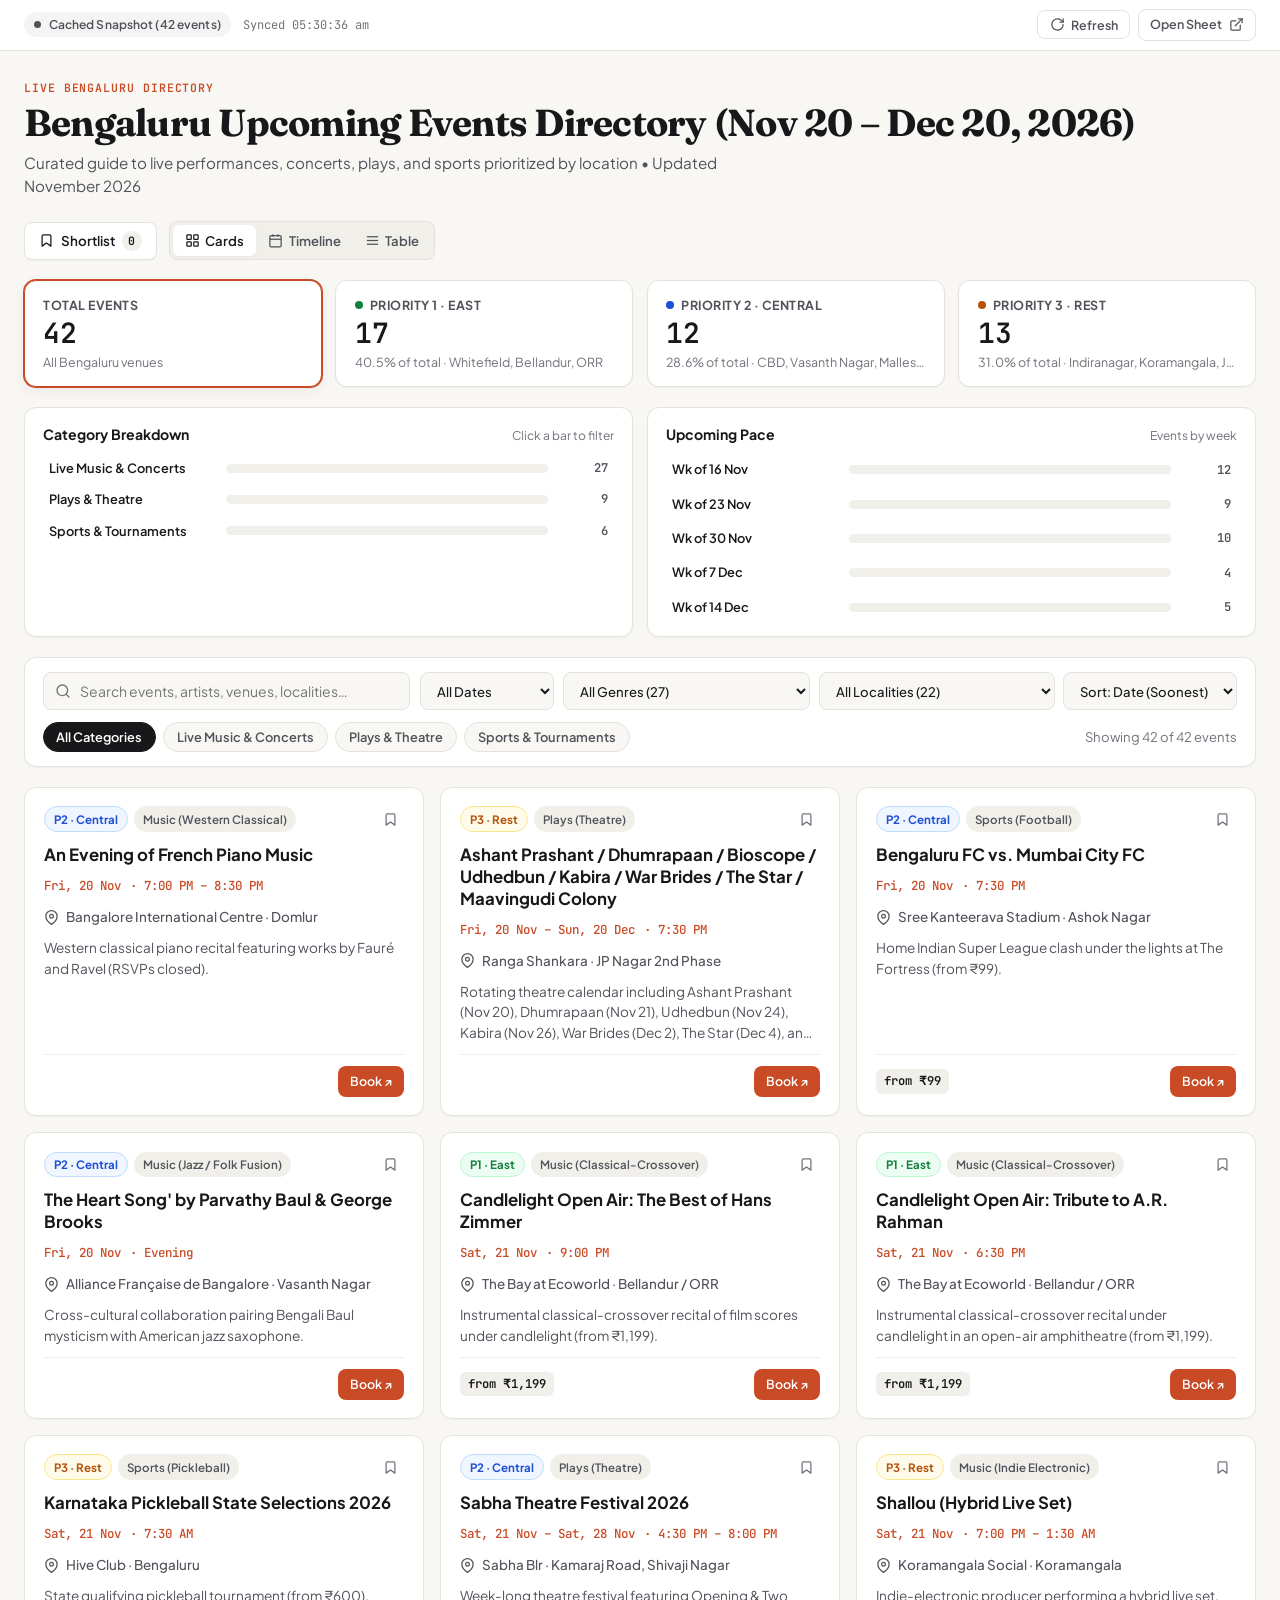
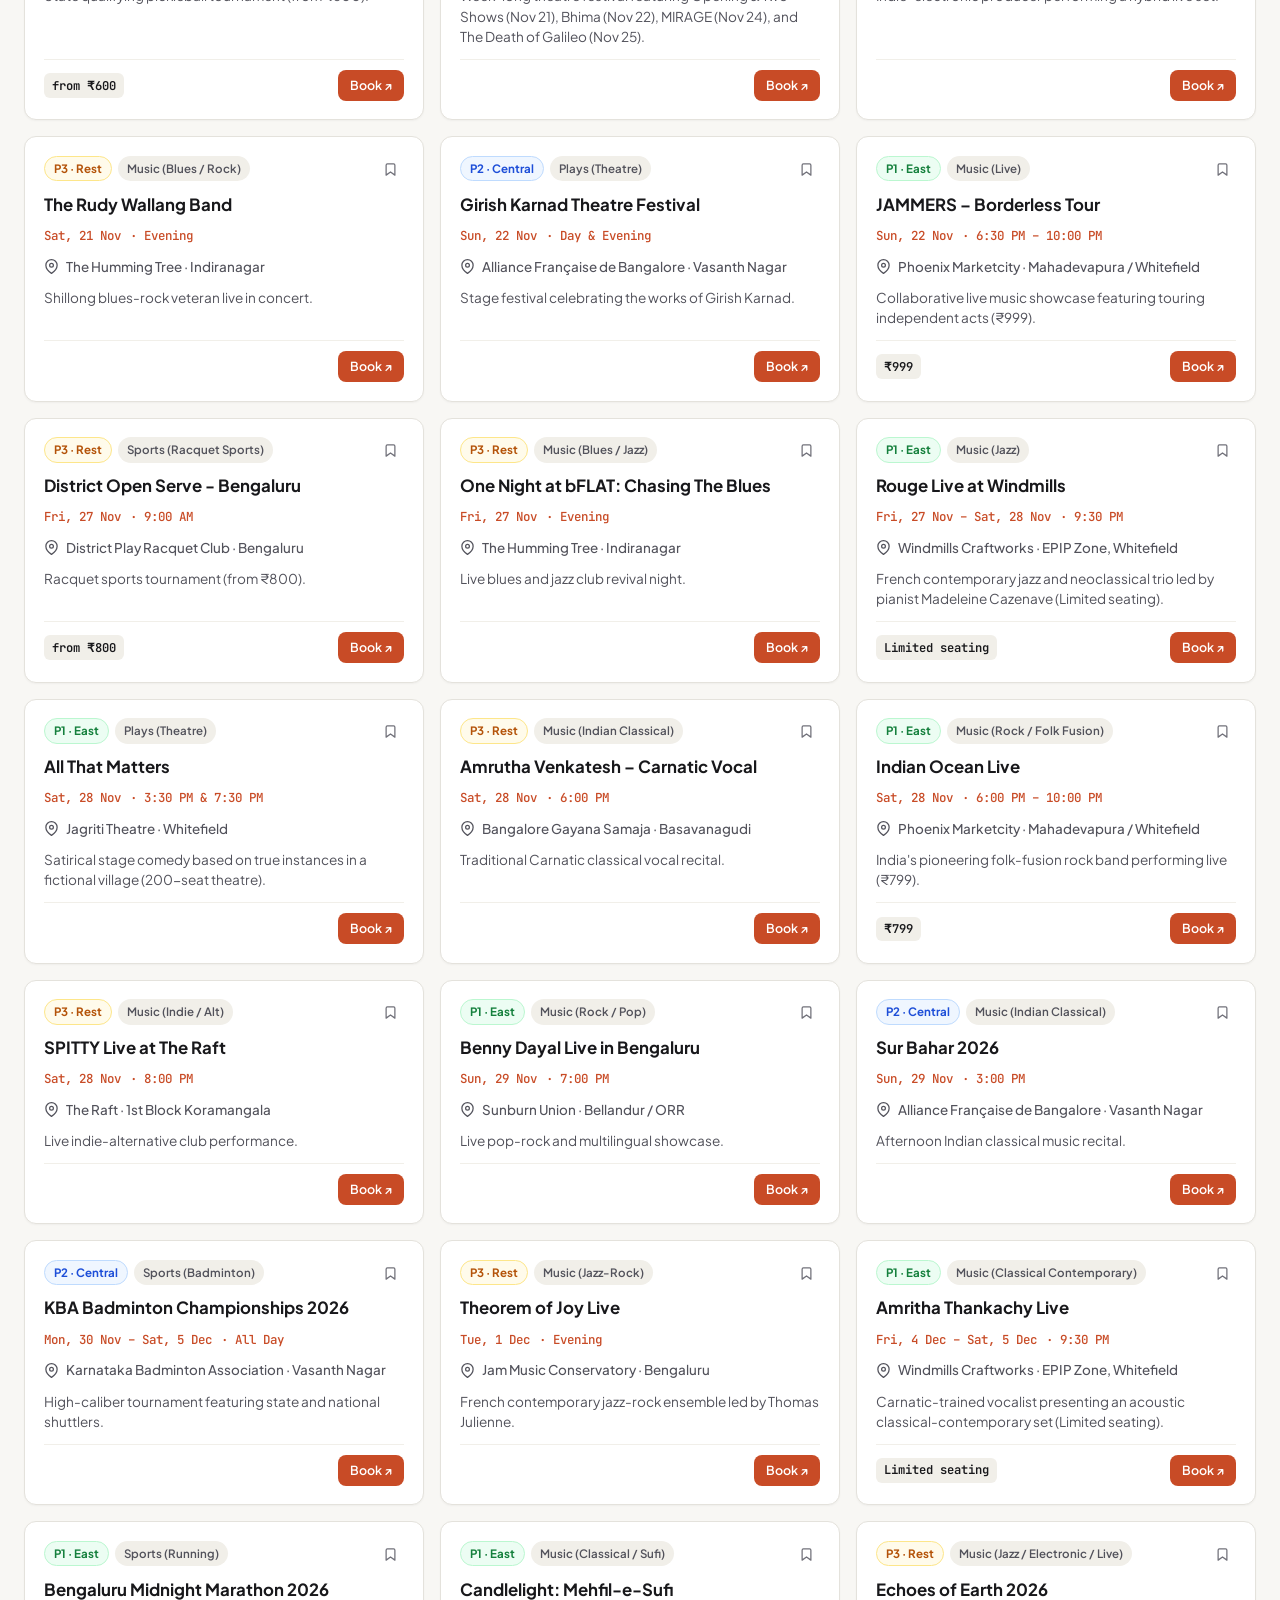
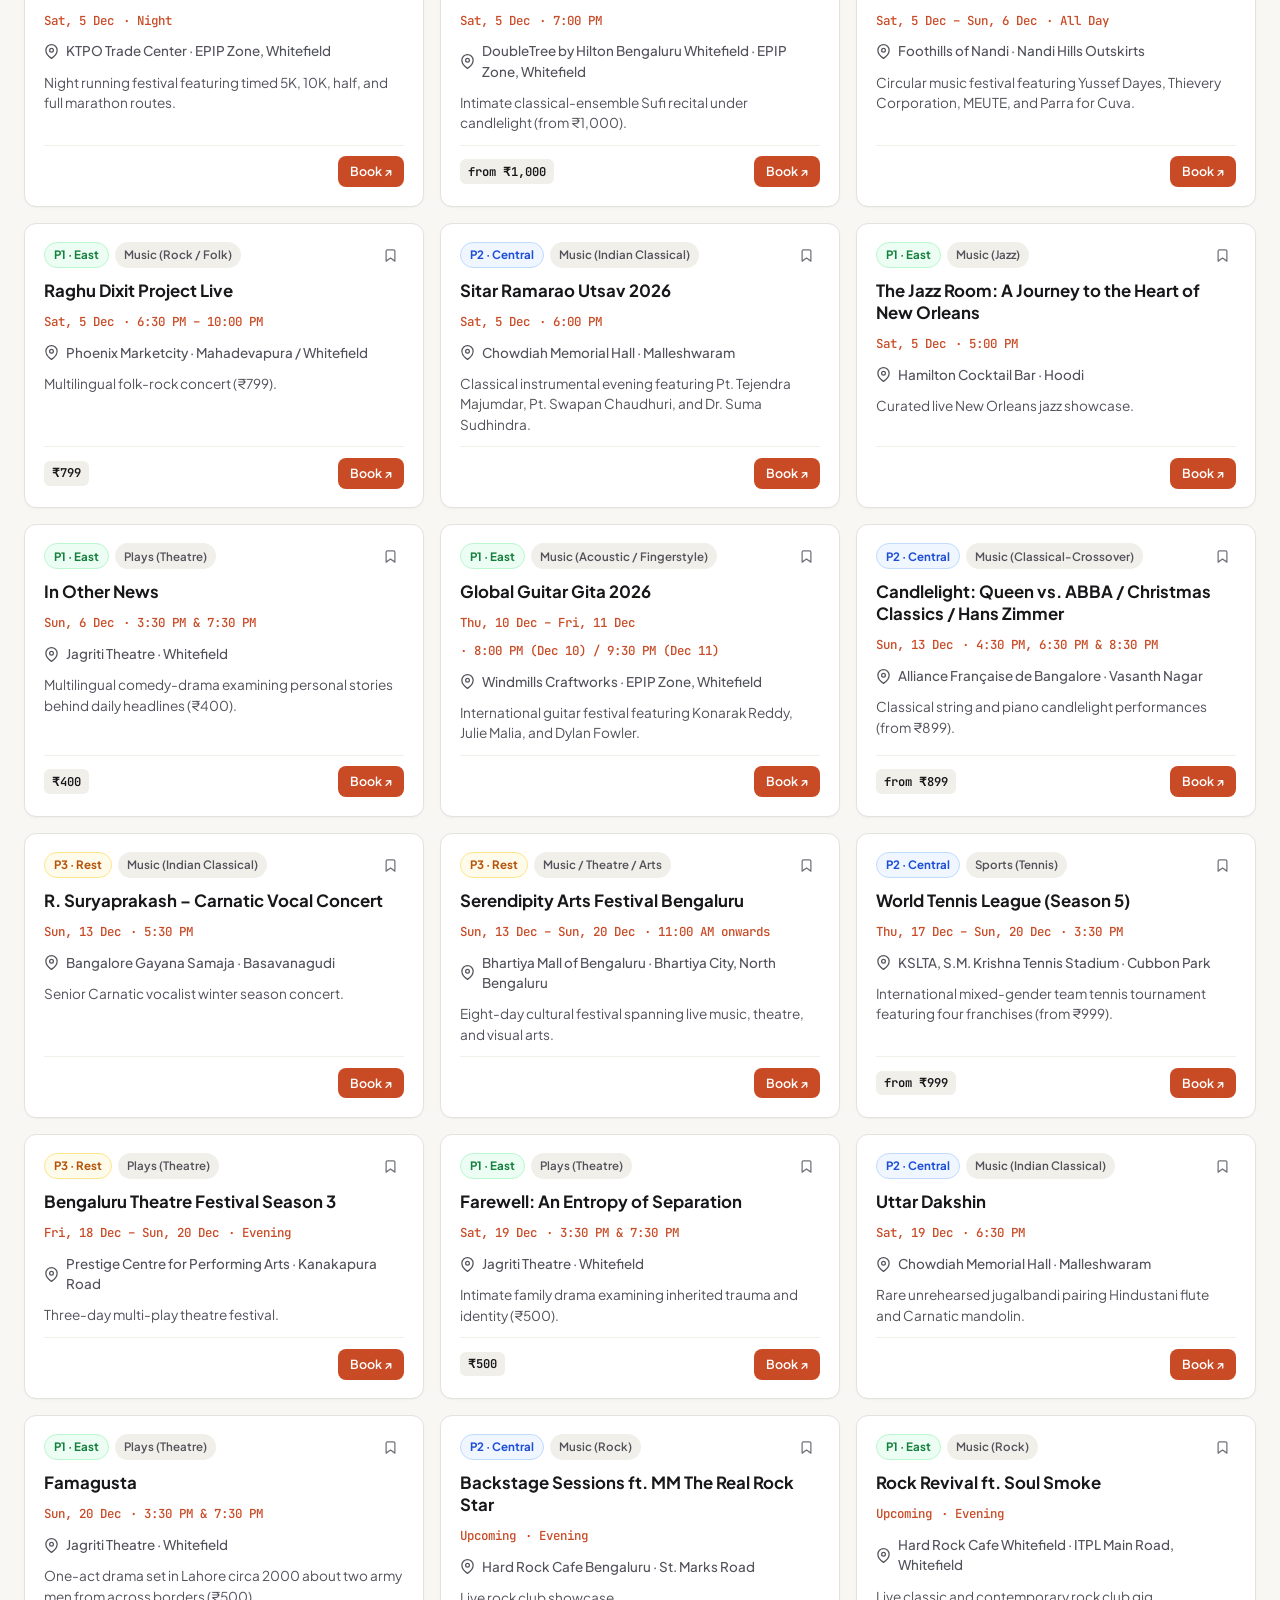
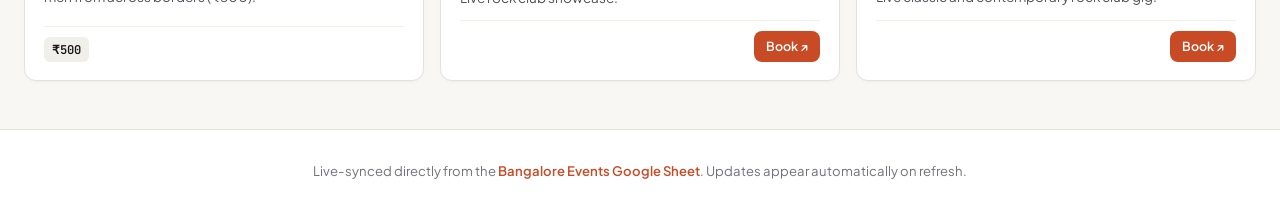
==== index.html @ 8899fefe "Add live Bengaluru Events Tracker dashboard" ====
<!DOCTYPE html>
<html lang="en">
<head>
  <meta charset="UTF-8" />
  <meta name="viewport" content="width=device-width, initial-scale=1.0" />
  <title>Bengaluru Events Tracker — Live Interactive Dashboard</title>
  <meta name="description" content="Interactive live dashboard for Bengaluru upcoming events, concerts, theatre, and sports, synced directly with Google Sheets." />
  <link rel="preconnect" href="https://fonts.googleapis.com" />
  <link rel="preconnect" href="https://fonts.gstatic.com" crossorigin />
  <link href="https://fonts.googleapis.com/css2?family=Fraunces:opsz,wght@9..144,600;9..144,700&family=JetBrains+Mono:wght@400;500;600&family=Plus+Jakarta+Sans:wght@400;500;600;700&display=swap" rel="stylesheet" />
  <link rel="stylesheet" href="styles.css" />
  <script src="https://cdn.sheetjs.com/xlsx-0.20.3/package/dist/xlsx.full.min.js"></script>
</head>
<body>
  <div class="page-shell">
    <!-- Top Live Sync Bar -->
    <div class="sync-bar">
      <div class="sync-bar-inner">
        <div class="sync-status-group">
          <span id="syncStatusBadge" class="sync-badge sync-loading">
            <span class="sync-dot"></span>
            <span id="syncStatusText">Syncing live sheet…</span>
          </span>
          <span id="lastSyncedText" class="sync-time"></span>
        </div>
        <div class="sync-actions">
          <button id="refreshBtn" class="btn-ghost btn-sm" type="button" title="Fetch latest data from Google Sheets">
            <svg class="icon" viewBox="0 0 24 24" fill="none" stroke="currentColor" stroke-width="2" stroke-linecap="round" stroke-linejoin="round"><path d="M21 12a9 9 0 1 1-9-9c2.52 0 4.93 1 6.74 2.74L21 8"/><path d="M21 3v5h-5"/></svg>
            <span>Refresh</span>
          </button>
          <a id="openSheetLink" class="btn-ghost btn-sm" href="https://docs.google.com/spreadsheets/d/1bD7iUv2YTf8aKaoOxntbqucqKP9RN7t825NWB8aTc0Q/edit?gid=0#gid=0" target="_blank" rel="noopener noreferrer">
            <span>Open Sheet</span>
            <svg class="icon" viewBox="0 0 24 24" fill="none" stroke="currentColor" stroke-width="2" stroke-linecap="round" stroke-linejoin="round"><path d="M18 13v6a2 2 0 0 1-2 2H5a2 2 0 0 1-2-2V8a2 2 0 0 1 2-2h6"/><polyline points="15 3 21 3 21 9"/><line x1="10" y1="14" x2="21" y2="3"/></svg>
          </a>
        </div>
      </div>
    </div>

    <!-- Header -->
    <header class="hero-header">
      <div class="hero-text">
        <p class="hero-eyebrow">LIVE BENGALURU DIRECTORY</p>
        <h1 id="dashboardTitle">Bengaluru Upcoming Events</h1>
        <p id="dashboardSubtitle" class="hero-subtitle">Curated guide to live performances, concerts, plays, and sports prioritized by location.</p>
      </div>
      <div class="hero-controls">
        <button id="savedFilterBtn" class="btn-saved" type="button" aria-pressed="false">
          <svg class="icon" viewBox="0 0 24 24" fill="none" stroke="currentColor" stroke-width="2" stroke-linecap="round" stroke-linejoin="round"><path d="M19 21l-7-5-7 5V5a2 2 0 0 1 2-2h10a2 2 0 0 1 2 2z"/></svg>
          <span>Shortlist</span>
          <span id="savedCountBadge" class="count-pill">0</span>
        </button>
        <div class="view-switcher" role="group" aria-label="View mode">
          <button id="viewCardsBtn" class="view-btn active" type="button" data-view="cards" title="Card Grid">
            <svg class="icon" viewBox="0 0 24 24" fill="none" stroke="currentColor" stroke-width="2"><rect x="3" y="3" width="7" height="7" rx="1"/><rect x="14" y="3" width="7" height="7" rx="1"/><rect x="3" y="14" width="7" height="7" rx="1"/><rect x="14" y="14" width="7" height="7" rx="1"/></svg>
            <span>Cards</span>
          </button>
          <button id="viewTimelineBtn" class="view-btn" type="button" data-view="timeline" title="Chronological Timeline">
            <svg class="icon" viewBox="0 0 24 24" fill="none" stroke="currentColor" stroke-width="2"><rect x="3" y="4" width="18" height="18" rx="2"/><line x1="16" y1="2" x2="16" y2="6"/><line x1="8" y1="2" x2="8" y2="6"/><line x1="3" y1="10" x2="21" y2="10"/></svg>
            <span>Timeline</span>
          </button>
          <button id="viewTableBtn" class="view-btn" type="button" data-view="table" title="Compact Table">
            <svg class="icon" viewBox="0 0 24 24" fill="none" stroke="currentColor" stroke-width="2"><line x1="3" y1="6" x2="21" y2="6"/><line x1="3" y1="12" x2="21" y2="12"/><line x1="3" y1="18" x2="21" y2="18"/></svg>
            <span>Table</span>
          </button>
        </div>
      </div>
    </header>

    <main class="main-content">
      <!-- KPI Summary Strip -->
      <section class="kpi-grid" aria-label="Event summary by priority zone">
        <button class="kpi-card active" type="button" data-zone="all" id="kpiAll">
          <div class="kpi-label">Total Events</div>
          <div class="kpi-value" id="kpiAllCount">—</div>
          <div class="kpi-meta" id="kpiAllMeta">All Bengaluru venues</div>
        </button>
        <button class="kpi-card zone-1" type="button" data-zone="Priority 1: East Bangalore" id="kpiZone1">
          <div class="kpi-label"><span class="zone-dot z1"></span>Priority 1 · East</div>
          <div class="kpi-value" id="kpiZone1Count">—</div>
          <div class="kpi-meta" id="kpiZone1Meta">Whitefield, Bellandur, ORR</div>
        </button>
        <button class="kpi-card zone-2" type="button" data-zone="Priority 2: Central Bangalore" id="kpiZone2">
          <div class="kpi-label"><span class="zone-dot z2"></span>Priority 2 · Central</div>
          <div class="kpi-value" id="kpiZone2Count">—</div>
          <div class="kpi-meta" id="kpiZone2Meta">CBD, Vasanth Nagar, Malleshwaram</div>
        </button>
        <button class="kpi-card zone-3" type="button" data-zone="Priority 3: Rest of Bangalore" id="kpiZone3">
          <div class="kpi-label"><span class="zone-dot z3"></span>Priority 3 · Rest</div>
          <div class="kpi-value" id="kpiZone3Count">—</div>
          <div class="kpi-meta" id="kpiZone3Meta">Indiranagar, Koramangala, JP Nagar</div>
        </button>
      </section>

      <!-- Interactive Insights Panel -->
      <section class="insights-panel" aria-label="Interactive distribution charts">
        <div class="insight-card">
          <div class="insight-header">
            <h2>Category Breakdown</h2>
            <span class="insight-hint">Click a bar to filter</span>
          </div>
          <div id="categoryBars" class="bar-chart"></div>
        </div>
        <div class="insight-card">
          <div class="insight-header">
            <h2>Upcoming Pace</h2>
            <span class="insight-hint">Events by week</span>
          </div>
          <div id="timelineBars" class="bar-chart"></div>
        </div>
      </section>

      <!-- Filter & Search Toolbar -->
      <section class="filter-toolbar" aria-label="Filter events">
        <div class="filter-row-top">
          <div class="search-box">
            <svg class="search-icon" viewBox="0 0 24 24" fill="none" stroke="currentColor" stroke-width="2" stroke-linecap="round" stroke-linejoin="round"><circle cx="11" cy="11" r="8"/><line x1="21" y1="21" x2="16.65" y2="16.65"/></svg>
            <input id="searchInput" type="search" placeholder="Search events, artists, venues, localities…" autocomplete="off" />
          </div>
          <div class="select-group">
            <select id="timeframeSelect" aria-label="Filter by timeframe">
              <option value="all">All Dates</option>
              <option value="weekend">This Weekend</option>
              <option value="next7">Next 7 Days</option>
              <option value="next14">Next 14 Days</option>
              <option value="thisMonth">This Month</option>
              <option value="nextMonth">Next Month</option>
            </select>
            <select id="subgenreSelect" aria-label="Filter by sub-genre">
              <option value="all">All Genres</option>
            </select>
            <select id="localitySelect" aria-label="Filter by locality">
              <option value="all">All Localities</option>
            </select>
            <select id="sortSelect" aria-label="Sort events">
              <option value="dateAsc">Sort: Date (Soonest)</option>
              <option value="zoneAsc">Sort: Priority Zone</option>
              <option value="nameAsc">Sort: Name (A–Z)</option>
            </select>
          </div>
        </div>

        <div class="filter-row-bottom">
          <div class="pill-group" id="categoryPills" role="group" aria-label="Category filter">
            <button class="filter-pill active" type="button" data-category="all">All Categories</button>
            <button class="filter-pill" type="button" data-category="Music">Live Music &amp; Concerts</button>
            <button class="filter-pill" type="button" data-category="Plays">Plays &amp; Theatre</button>
            <button class="filter-pill" type="button" data-category="Sports">Sports &amp; Tournaments</button>
          </div>
          <div class="results-meta">
            <span id="resultsCountText">Loading events…</span>
            <button id="resetFiltersBtn" class="btn-link hidden" type="button">Reset filters</button>
          </div>
        </div>
      </section>

      <!-- Events Display Container -->
      <section id="eventsContainer" class="events-container" aria-live="polite"></section>
    </main>

    <footer class="site-footer">
      <p>Live-synced directly from the <a href="https://docs.google.com/spreadsheets/d/1bD7iUv2YTf8aKaoOxntbqucqKP9RN7t825NWB8aTc0Q/edit?gid=0#gid=0" target="_blank" rel="noopener noreferrer">Bangalore Events Google Sheet</a>. Updates appear automatically on refresh.</p>
    </footer>
  </div>

  <!-- Event Detail Modal -->
  <div id="eventModal" class="modal-backdrop hidden" role="dialog" aria-modal="true" aria-labelledby="modalTitle">
    <div class="modal-card">
      <button id="modalCloseBtn" class="modal-close" type="button" aria-label="Close modal">
        <svg viewBox="0 0 24 24" fill="none" stroke="currentColor" stroke-width="2" stroke-linecap="round" stroke-linejoin="round"><line x1="18" y1="6" x2="6" y2="18"/><line x1="6" y1="6" x2="18" y2="18"/></svg>
      </button>
      <div id="modalBody"></div>
    </div>
  </div>

  <script src="app.js"></script>
</body>
</html>
---- styles.css ----
:root {
  --bg-canvas: #f8f7f4;
  --bg-surface: #ffffff;
  --bg-subtle: #f1efe9;
  --bg-hover: #f5f3ed;

  --text-primary: #18181b;
  --text-secondary: #52525b;
  --text-muted: #71717a;

  --border-subtle: #e4e2dc;
  --border-strong: #d0cdc4;

  --accent-primary: #c84b26;
  --accent-primary-hover: #ad3d1c;
  --accent-primary-soft: rgba(200, 75, 38, 0.09);

  --zone-1: #15803d;
  --zone-1-bg: #ecfdf3;
  --zone-1-border: #bbf7d0;

  --zone-2: #1d4ed8;
  --zone-2-bg: #eff6ff;
  --zone-2-border: #bfdbfe;

  --zone-3: #b45309;
  --zone-3-bg: #fffbeb;
  --zone-3-border: #fde68a;

  --cat-music: #9333ea;
  --cat-plays: #be123c;
  --cat-sports: #0f766e;

  --shadow-sm: 0 1px 2px rgba(24, 24, 27, 0.04);
  --shadow-md: 0 4px 14px rgba(24, 24, 27, 0.06), 0 1px 3px rgba(24, 24, 27, 0.04);
  --shadow-lg: 0 16px 40px rgba(24, 24, 27, 0.14);

  --radius-sm: 8px;
  --radius-md: 12px;
  --radius-lg: 16px;
  --radius-full: 9999px;

  --font-sans: "Plus Jakarta Sans", -apple-system, BlinkMacSystemFont, "Segoe UI", sans-serif;
  --font-serif: "Fraunces", Georgia, serif;
  --font-mono: "JetBrains Mono", ui-monospace, SFMono-Regular, monospace;
}

*,
*::before,
*::after {
  box-sizing: border-box;
}

html {
  -webkit-font-smoothing: antialiased;
  -moz-osx-font-smoothing: grayscale;
}

body {
  margin: 0;
  font-family: var(--font-sans);
  background-color: var(--bg-canvas);
  color: var(--text-primary);
  line-height: 1.5;
}

.hidden {
  display: none !important;
}

.icon {
  width: 15px;
  height: 15px;
  flex-shrink: 0;
}

.page-shell {
  min-height: 100vh;
  display: flex;
  flex-direction: column;
}

/* Top Sync Bar */
.sync-bar {
  background: var(--bg-surface);
  border-bottom: 1px solid var(--border-subtle);
  font-size: 0.8125rem;
}

.sync-bar-inner {
  max-width: 1320px;
  margin: 0 auto;
  padding: 0.55rem 1.5rem;
  display: flex;
  align-items: center;
  justify-content: space-between;
  gap: 0.75rem;
  flex-wrap: wrap;
}

.sync-status-group {
  display: flex;
  align-items: center;
  gap: 0.75rem;
  flex-wrap: wrap;
}

.sync-badge {
  display: inline-flex;
  align-items: center;
  gap: 0.45rem;
  padding: 0.22rem 0.65rem;
  border-radius: var(--radius-full);
  font-weight: 600;
  font-size: 0.75rem;
  letter-spacing: 0.01em;
}

.sync-dot {
  width: 7px;
  height: 7px;
  border-radius: 50%;
  background: currentColor;
}

.sync-badge.sync-live {
  background: #ecfdf3;
  color: #15803d;
}

.sync-badge.sync-loading {
  background: #fef3c7;
  color: #b45309;
}

.sync-badge.sync-loading .sync-dot {
  animation: pulseDot 1.1s infinite ease-in-out;
}

.sync-badge.sync-fallback {
  background: #f4f4f5;
  color: #52525b;
}

@keyframes pulseDot {
  0%, 100% { opacity: 0.35; transform: scale(0.85); }
  50% { opacity: 1; transform: scale(1.15); }
}

.sync-time {
  color: var(--text-muted);
  font-family: var(--font-mono);
  font-size: 0.75rem;
}

.sync-actions {
  display: flex;
  align-items: center;
  gap: 0.5rem;
}

.btn-ghost {
  display: inline-flex;
  align-items: center;
  gap: 0.4rem;
  padding: 0.35rem 0.7rem;
  border-radius: var(--radius-sm);
  border: 1px solid var(--border-subtle);
  background: var(--bg-surface);
  color: var(--text-secondary);
  font-family: inherit;
  font-size: 0.78rem;
  font-weight: 600;
  text-decoration: none;
  cursor: pointer;
  transition: background-color 0.15s ease, border-color 0.15s ease, color 0.15s ease;
}

.btn-ghost:hover {
  background: var(--bg-subtle);
  border-color: var(--border-strong);
  color: var(--text-primary);
}

.btn-ghost.spinning .icon {
  animation: spin 0.75s linear infinite;
}

@keyframes spin {
  to { transform: rotate(360deg); }
}

/* Header */
.hero-header {
  max-width: 1320px;
  width: 100%;
  margin: 0 auto;
  padding: 1.75rem 1.5rem 1.25rem;
  display: flex;
  align-items: flex-end;
  justify-content: space-between;
  gap: 1.5rem;
  flex-wrap: wrap;
}

.hero-eyebrow {
  margin: 0 0 0.35rem;
  font-family: var(--font-mono);
  font-size: 0.72rem;
  font-weight: 600;
  letter-spacing: 0.08em;
  color: var(--accent-primary);
  text-transform: uppercase;
}

.hero-header h1 {
  margin: 0;
  font-family: var(--font-serif);
  font-size: clamp(1.75rem, 3vw, 2.35rem);
  font-weight: 700;
  letter-spacing: -0.02em;
  line-height: 1.15;
  color: var(--text-primary);
}

.hero-subtitle {
  margin: 0.45rem 0 0;
  font-size: 0.95rem;
  color: var(--text-secondary);
  max-width: 68ch;
}

.hero-controls {
  display: flex;
  align-items: center;
  gap: 0.75rem;
  flex-wrap: wrap;
}

.btn-saved {
  display: inline-flex;
  align-items: center;
  gap: 0.45rem;
  padding: 0.5rem 0.85rem;
  border-radius: var(--radius-sm);
  border: 1px solid var(--border-subtle);
  background: var(--bg-surface);
  color: var(--text-primary);
  font-family: inherit;
  font-size: 0.84rem;
  font-weight: 600;
  cursor: pointer;
  box-shadow: var(--shadow-sm);
  transition: all 0.15s ease;
}

.btn-saved:hover {
  border-color: var(--border-strong);
  background: var(--bg-hover);
}

.btn-saved[aria-pressed="true"] {
  background: var(--accent-primary);
  border-color: var(--accent-primary);
  color: #ffffff;
}

.count-pill {
  display: inline-flex;
  align-items: center;
  justify-content: center;
  min-width: 20px;
  height: 20px;
  padding: 0 6px;
  border-radius: var(--radius-full);
  background: var(--bg-subtle);
  color: var(--text-primary);
  font-family: var(--font-mono);
  font-size: 0.72rem;
  font-weight: 600;
}

.btn-saved[aria-pressed="true"] .count-pill {
  background: rgba(255, 255, 255, 0.22);
  color: #ffffff;
}

.view-switcher {
  display: inline-flex;
  background: var(--bg-subtle);
  padding: 3px;
  border-radius: var(--radius-sm);
  border: 1px solid var(--border-subtle);
}

.view-btn {
  display: inline-flex;
  align-items: center;
  gap: 0.35rem;
  padding: 0.42rem 0.75rem;
  border: none;
  border-radius: 6px;
  background: transparent;
  color: var(--text-secondary);
  font-family: inherit;
  font-size: 0.82rem;
  font-weight: 600;
  cursor: pointer;
  transition: all 0.15s ease;
}

.view-btn:hover {
  color: var(--text-primary);
}

.view-btn.active {
  background: var(--bg-surface);
  color: var(--text-primary);
  box-shadow: var(--shadow-sm);
}

/* Main Content */
.main-content {
  max-width: 1320px;
  width: 100%;
  margin: 0 auto;
  padding: 0 1.5rem 3rem;
  display: flex;
  flex-direction: column;
  gap: 1.25rem;
  flex: 1;
}

/* KPI Grid */
.kpi-grid {
  display: grid;
  grid-template-columns: repeat(4, minmax(0, 1fr));
  gap: 0.85rem;
}

.kpi-card {
  text-align: left;
  background: var(--bg-surface);
  border: 1px solid var(--border-subtle);
  border-radius: var(--radius-md);
  padding: 1rem 1.15rem;
  cursor: pointer;
  box-shadow: var(--shadow-sm);
  transition: transform 0.15s ease, box-shadow 0.15s ease, border-color 0.15s ease;
  font-family: inherit;
}

.kpi-card:hover {
  transform: translateY(-2px);
  box-shadow: var(--shadow-md);
  border-color: var(--border-strong);
}

.kpi-card.active {
  border-color: var(--accent-primary);
  box-shadow: 0 0 0 1px var(--accent-primary), var(--shadow-md);
}

.kpi-card.zone-1.active {
  border-color: var(--zone-1);
  box-shadow: 0 0 0 1px var(--zone-1), var(--shadow-md);
}

.kpi-card.zone-2.active {
  border-color: var(--zone-2);
  box-shadow: 0 0 0 1px var(--zone-2), var(--shadow-md);
}

.kpi-card.zone-3.active {
  border-color: var(--zone-3);
  box-shadow: 0 0 0 1px var(--zone-3), var(--shadow-md);
}

.kpi-label {
  display: flex;
  align-items: center;
  gap: 0.45rem;
  font-size: 0.78rem;
  font-weight: 700;
  text-transform: uppercase;
  letter-spacing: 0.04em;
  color: var(--text-secondary);
}

.zone-dot {
  width: 8px;
  height: 8px;
  border-radius: 50%;
}

.zone-dot.z1 { background: var(--zone-1); }
.zone-dot.z2 { background: var(--zone-2); }
.zone-dot.z3 { background: var(--zone-3); }

.kpi-value {
  margin-top: 0.35rem;
  font-family: var(--font-mono);
  font-size: 1.75rem;
  font-weight: 600;
  color: var(--text-primary);
  line-height: 1.1;
}

.kpi-meta {
  margin-top: 0.3rem;
  font-size: 0.78rem;
  color: var(--text-muted);
  white-space: nowrap;
  overflow: hidden;
  text-overflow: ellipsis;
}

/* Insights Panel */
.insights-panel {
  display: grid;
  grid-template-columns: repeat(2, minmax(0, 1fr));
  gap: 0.85rem;
}

.insight-card {
  background: var(--bg-surface);
  border: 1px solid var(--border-subtle);
  border-radius: var(--radius-md);
  padding: 1rem 1.15rem;
  box-shadow: var(--shadow-sm);
}

.insight-header {
  display: flex;
  align-items: baseline;
  justify-content: space-between;
  margin-bottom: 0.75rem;
}

.insight-header h2 {
  margin: 0;
  font-size: 0.88rem;
  font-weight: 700;
  color: var(--text-primary);
}

.insight-hint {
  font-size: 0.75rem;
  color: var(--text-muted);
}

.bar-chart {
  display: flex;
  flex-direction: column;
  gap: 0.55rem;
}

.bar-row {
  display: grid;
  grid-template-columns: minmax(120px, 165px) 1fr 48px;
  align-items: center;
  gap: 0.75rem;
  font-size: 0.8rem;
  padding: 0.2rem 0.35rem;
  border-radius: 6px;
  border: none;
  background: transparent;
  width: 100%;
  text-align: left;
  font-family: inherit;
  color: var(--text-primary);
  cursor: pointer;
  transition: background-color 0.12s ease;
}

.bar-row:hover {
  background: var(--bg-subtle);
}

.bar-row.static {
  cursor: default;
}

.bar-row.static:hover {
  background: transparent;
}

.bar-label {
  font-weight: 600;
  white-space: nowrap;
  overflow: hidden;
  text-overflow: ellipsis;
}

.bar-track {
  height: 9px;
  background: var(--bg-subtle);
  border-radius: var(--radius-full);
  overflow: hidden;
}

.bar-fill {
  height: 100%;
  border-radius: var(--radius-full);
  background: var(--accent-primary);
  transition: width 0.35s ease;
}

.bar-fill.music { background: var(--cat-music); }
.bar-fill.plays { background: var(--cat-plays); }
.bar-fill.sports { background: var(--cat-sports); }
.bar-fill.week { background: #2563eb; }

.bar-count {
  font-family: var(--font-mono);
  font-size: 0.76rem;
  font-weight: 600;
  color: var(--text-secondary);
  text-align: right;
}

/* Filter Toolbar */
.filter-toolbar {
  background: var(--bg-surface);
  border: 1px solid var(--border-subtle);
  border-radius: var(--radius-md);
  padding: 0.9rem 1.1rem;
  box-shadow: var(--shadow-sm);
  display: flex;
  flex-direction: column;
  gap: 0.75rem;
}

.filter-row-top {
  display: flex;
  gap: 0.65rem;
  flex-wrap: wrap;
}

.search-box {
  position: relative;
  flex: 1 1 280px;
}

.search-icon {
  position: absolute;
  left: 0.75rem;
  top: 50%;
  transform: translateY(-50%);
  width: 16px;
  height: 16px;
  color: var(--text-muted);
  pointer-events: none;
}

.search-box input {
  width: 100%;
  padding: 0.55rem 0.85rem 0.55rem 2.25rem;
  border: 1px solid var(--border-subtle);
  border-radius: var(--radius-sm);
  background: var(--bg-canvas);
  color: var(--text-primary);
  font-family: inherit;
  font-size: 0.875rem;
  transition: border-color 0.15s ease, background-color 0.15s ease;
}

.search-box input:focus {
  outline: none;
  border-color: var(--accent-primary);
  background: var(--bg-surface);
}

.select-group {
  display: flex;
  gap: 0.55rem;
  flex-wrap: wrap;
}

.select-group select {
  padding: 0.52rem 0.75rem;
  border: 1px solid var(--border-subtle);
  border-radius: var(--radius-sm);
  background: var(--bg-canvas);
  color: var(--text-primary);
  font-family: inherit;
  font-size: 0.82rem;
  font-weight: 500;
  cursor: pointer;
}

.select-group select:focus {
  outline: none;
  border-color: var(--accent-primary);
}

.filter-row-bottom {
  display: flex;
  align-items: center;
  justify-content: space-between;
  gap: 0.75rem;
  flex-wrap: wrap;
}

.pill-group {
  display: flex;
  gap: 0.45rem;
  flex-wrap: wrap;
}

.filter-pill {
  padding: 0.36rem 0.8rem;
  border-radius: var(--radius-full);
  border: 1px solid var(--border-subtle);
  background: var(--bg-canvas);
  color: var(--text-secondary);
  font-family: inherit;
  font-size: 0.8rem;
  font-weight: 600;
  cursor: pointer;
  transition: all 0.15s ease;
}

.filter-pill:hover {
  border-color: var(--border-strong);
  color: var(--text-primary);
}

.filter-pill.active {
  background: var(--text-primary);
  border-color: var(--text-primary);
  color: #ffffff;
}

.results-meta {
  display: flex;
  align-items: center;
  gap: 0.75rem;
  font-size: 0.82rem;
  color: var(--text-muted);
}

.btn-link {
  background: none;
  border: none;
  padding: 0;
  color: var(--accent-primary);
  font-family: inherit;
  font-size: 0.82rem;
  font-weight: 600;
  cursor: pointer;
  text-decoration: underline;
}

/* Cards Grid */
.cards-grid {
  display: grid;
  grid-template-columns: repeat(auto-fill, minmax(330px, 1fr));
  gap: 1rem;
}

.event-card {
  background: var(--bg-surface);
  border: 1px solid var(--border-subtle);
  border-radius: var(--radius-md);
  padding: 1.15rem 1.2rem;
  display: flex;
  flex-direction: column;
  gap: 0.7rem;
  box-shadow: var(--shadow-sm);
  transition: transform 0.15s ease, box-shadow 0.15s ease, border-color 0.15s ease;
  cursor: pointer;
}

.event-card:hover {
  transform: translateY(-2px);
  box-shadow: var(--shadow-md);
  border-color: var(--border-strong);
}

.card-top {
  display: flex;
  align-items: flex-start;
  justify-content: space-between;
  gap: 0.5rem;
}

.badge-row {
  display: flex;
  flex-wrap: wrap;
  gap: 0.4rem;
}

.zone-badge {
  display: inline-flex;
  align-items: center;
  gap: 0.35rem;
  padding: 0.2rem 0.55rem;
  border-radius: var(--radius-full);
  font-size: 0.72rem;
  font-weight: 700;
  border: 1px solid transparent;
}

.zone-badge.z1 {
  background: var(--zone-1-bg);
  color: var(--zone-1);
  border-color: var(--zone-1-border);
}

.zone-badge.z2 {
  background: var(--zone-2-bg);
  color: var(--zone-2);
  border-color: var(--zone-2-border);
}

.zone-badge.z3 {
  background: var(--zone-3-bg);
  color: var(--zone-3);
  border-color: var(--zone-3-border);
}

.cat-badge {
  display: inline-flex;
  align-items: center;
  padding: 0.2rem 0.55rem;
  border-radius: var(--radius-full);
  background: var(--bg-subtle);
  color: var(--text-secondary);
  font-size: 0.72rem;
  font-weight: 600;
}

.save-icon-btn {
  background: none;
  border: 1px solid transparent;
  border-radius: var(--radius-sm);
  padding: 0.3rem;
  color: var(--text-muted);
  cursor: pointer;
  display: inline-flex;
  align-items: center;
  justify-content: center;
  transition: all 0.15s ease;
}

.save-icon-btn:hover {
  background: var(--bg-subtle);
  color: var(--text-primary);
}

.save-icon-btn.saved {
  color: var(--accent-primary);
}

.save-icon-btn.saved svg {
  fill: var(--accent-primary);
}

.event-title {
  margin: 0;
  font-size: 1.05rem;
  font-weight: 700;
  line-height: 1.3;
  color: var(--text-primary);
}

.event-datetime {
  display: flex;
  align-items: center;
  gap: 0.55rem;
  flex-wrap: wrap;
  font-family: var(--font-mono);
  font-size: 0.78rem;
  font-weight: 500;
  color: var(--accent-primary);
}

.event-venue {
  display: flex;
  align-items: center;
  gap: 0.4rem;
  font-size: 0.84rem;
  color: var(--text-secondary);
  font-weight: 500;
}

.event-summary {
  margin: 0;
  font-size: 0.85rem;
  color: var(--text-secondary);
  line-height: 1.5;
  display: -webkit-box;
  -webkit-line-clamp: 3;
  -webkit-box-orient: vertical;
  overflow: hidden;
  flex: 1;
}

.card-footer {
  margin-top: auto;
  padding-top: 0.65rem;
  border-top: 1px solid var(--bg-subtle);
  display: flex;
  align-items: center;
  justify-content: space-between;
  gap: 0.5rem;
}

.price-tag {
  font-family: var(--font-mono);
  font-size: 0.76rem;
  font-weight: 600;
  color: var(--text-primary);
  background: var(--bg-subtle);
  padding: 0.2rem 0.5rem;
  border-radius: 6px;
}

.card-actions {
  display: flex;
  align-items: center;
  gap: 0.45rem;
  margin-left: auto;
}

.btn-primary-sm {
  display: inline-flex;
  align-items: center;
  gap: 0.35rem;
  padding: 0.38rem 0.75rem;
  border-radius: var(--radius-sm);
  background: var(--accent-primary);
  color: #ffffff;
  font-family: inherit;
  font-size: 0.78rem;
  font-weight: 600;
  text-decoration: none;
  border: none;
  cursor: pointer;
  transition: background-color 0.15s ease;
}

.btn-primary-sm:hover {
  background: var(--accent-primary-hover);
}

/* Timeline View */
.timeline-list {
  display: flex;
  flex-direction: column;
  gap: 1.5rem;
}

.timeline-group-header {
  display: flex;
  align-items: center;
  gap: 0.75rem;
  margin-bottom: 0.65rem;
}

.timeline-date-pill {
  font-family: var(--font-mono);
  font-size: 0.82rem;
  font-weight: 600;
  padding: 0.28rem 0.75rem;
  border-radius: var(--radius-full);
  background: var(--text-primary);
  color: #ffffff;
}

.timeline-count {
  font-size: 0.8rem;
  color: var(--text-muted);
}

.timeline-items {
  display: flex;
  flex-direction: column;
  gap: 0.6rem;
  border-left: 2px solid var(--border-subtle);
  padding-left: 1.15rem;
  margin-left: 0.65rem;
}

.timeline-item {
  background: var(--bg-surface);
  border: 1px solid var(--border-subtle);
  border-radius: var(--radius-md);
  padding: 0.9rem 1.1rem;
  display: flex;
  align-items: center;
  justify-content: space-between;
  gap: 1rem;
  flex-wrap: wrap;
  cursor: pointer;
  transition: border-color 0.15s ease, box-shadow 0.15s ease;
}

.timeline-item:hover {
  border-color: var(--border-strong);
  box-shadow: var(--shadow-sm);
}

.timeline-item-main {
  display: flex;
  flex-direction: column;
  gap: 0.25rem;
  flex: 1 1 360px;
}

/* Table View */
.table-wrap {
  background: var(--bg-surface);
  border: 1px solid var(--border-subtle);
  border-radius: var(--radius-md);
  overflow-x: auto;
  box-shadow: var(--shadow-sm);
}

.events-table {
  width: 100%;
  border-collapse: collapse;
  font-size: 0.84rem;
  text-align: left;
}

.events-table th {
  background: var(--bg-subtle);
  color: var(--text-secondary);
  font-size: 0.74rem;
  font-weight: 700;
  text-transform: uppercase;
  letter-spacing: 0.04em;
  padding: 0.75rem 0.9rem;
  border-bottom: 1px solid var(--border-subtle);
  white-space: nowrap;
}

.events-table td {
  padding: 0.75rem 0.9rem;
  border-bottom: 1px solid var(--bg-subtle);
  vertical-align: top;
}

.events-table tbody tr {
  cursor: pointer;
  transition: background-color 0.12s ease;
}

.events-table tbody tr:hover {
  background: var(--bg-hover);
}

.events-table tbody tr:last-child td {
  border-bottom: none;
}

/* Empty State */
.empty-state {
  background: var(--bg-surface);
  border: 1px dashed var(--border-strong);
  border-radius: var(--radius-md);
  padding: 3rem 1.5rem;
  text-align: center;
  color: var(--text-secondary);
}

.empty-state h3 {
  margin: 0 0 0.4rem;
  color: var(--text-primary);
}

.empty-state p {
  margin: 0 0 1rem;
  font-size: 0.9rem;
}

/* Modal */
.modal-backdrop {
  position: fixed;
  inset: 0;
  background: rgba(24, 24, 27, 0.55);
  backdrop-filter: blur(3px);
  display: flex;
  align-items: center;
  justify-content: center;
  padding: 1.25rem;
  z-index: 50;
}

.modal-card {
  position: relative;
  background: var(--bg-surface);
  border-radius: var(--radius-lg);
  max-width: 600px;
  width: 100%;
  max-height: 90vh;
  overflow-y: auto;
  padding: 1.75rem;
  box-shadow: var(--shadow-lg);
  border: 1px solid var(--border-subtle);
}

.modal-close {
  position: absolute;
  top: 1rem;
  right: 1rem;
  width: 34px;
  height: 34px;
  border-radius: var(--radius-sm);
  border: 1px solid var(--border-subtle);
  background: var(--bg-surface);
  color: var(--text-secondary);
  cursor: pointer;
  display: inline-flex;
  align-items: center;
  justify-content: center;
}

.modal-close:hover {
  background: var(--bg-subtle);
  color: var(--text-primary);
}

.modal-close svg {
  width: 18px;
  height: 18px;
}

.modal-title {
  margin: 0.65rem 0 0.5rem;
  font-family: var(--font-serif);
  font-size: 1.5rem;
  line-height: 1.2;
  padding-right: 2rem;
}

.modal-meta-grid {
  display: grid;
  grid-template-columns: repeat(2, minmax(0, 1fr));
  gap: 0.75rem;
  margin: 1rem 0;
  padding: 0.9rem;
  background: var(--bg-canvas);
  border-radius: var(--radius-md);
  border: 1px solid var(--border-subtle);
}

.modal-meta-item label {
  display: block;
  font-size: 0.7rem;
  font-weight: 700;
  text-transform: uppercase;
  letter-spacing: 0.05em;
  color: var(--text-muted);
  margin-bottom: 0.2rem;
}

.modal-meta-item span {
  font-size: 0.88rem;
  font-weight: 600;
  color: var(--text-primary);
}

.modal-summary {
  margin: 0 0 1.25rem;
  font-size: 0.95rem;
  line-height: 1.6;
  color: var(--text-secondary);
}

.modal-actions {
  display: flex;
  flex-wrap: wrap;
  gap: 0.6rem;
}

.btn-primary-lg {
  display: inline-flex;
  align-items: center;
  gap: 0.45rem;
  padding: 0.62rem 1.15rem;
  border-radius: var(--radius-sm);
  background: var(--accent-primary);
  color: #ffffff;
  font-family: inherit;
  font-size: 0.88rem;
  font-weight: 600;
  text-decoration: none;
  border: none;
  cursor: pointer;
}

.btn-primary-lg:hover {
  background: var(--accent-primary-hover);
}

.btn-secondary-lg {
  display: inline-flex;
  align-items: center;
  gap: 0.45rem;
  padding: 0.62rem 1rem;
  border-radius: var(--radius-sm);
  background: var(--bg-surface);
  color: var(--text-primary);
  border: 1px solid var(--border-strong);
  font-family: inherit;
  font-size: 0.86rem;
  font-weight: 600;
  text-decoration: none;
  cursor: pointer;
}

.btn-secondary-lg:hover {
  background: var(--bg-subtle);
}

/* Footer */
.site-footer {
  border-top: 1px solid var(--border-subtle);
  background: var(--bg-surface);
  padding: 1.1rem 1.5rem;
  text-align: center;
  font-size: 0.82rem;
  color: var(--text-muted);
}

.site-footer a {
  color: var(--accent-primary);
  font-weight: 600;
  text-decoration: none;
}

.site-footer a:hover {
  text-decoration: underline;
}

/* Responsive */
@media (max-width: 960px) {
  .kpi-grid {
    grid-template-columns: repeat(2, minmax(0, 1fr));
  }
  .insights-panel {
    grid-template-columns: 1fr;
  }
}

@media (max-width: 600px) {
  .hero-header {
    padding: 1.25rem 1rem 1rem;
  }
  .main-content {
    padding: 0 1rem 2rem;
  }
  .sync-bar-inner {
    padding: 0.55rem 1rem;
  }
  .kpi-grid {
    grid-template-columns: 1fr;
  }
  .cards-grid {
    grid-template-columns: 1fr;
  }
  .modal-meta-grid {
    grid-template-columns: 1fr;
  }
}
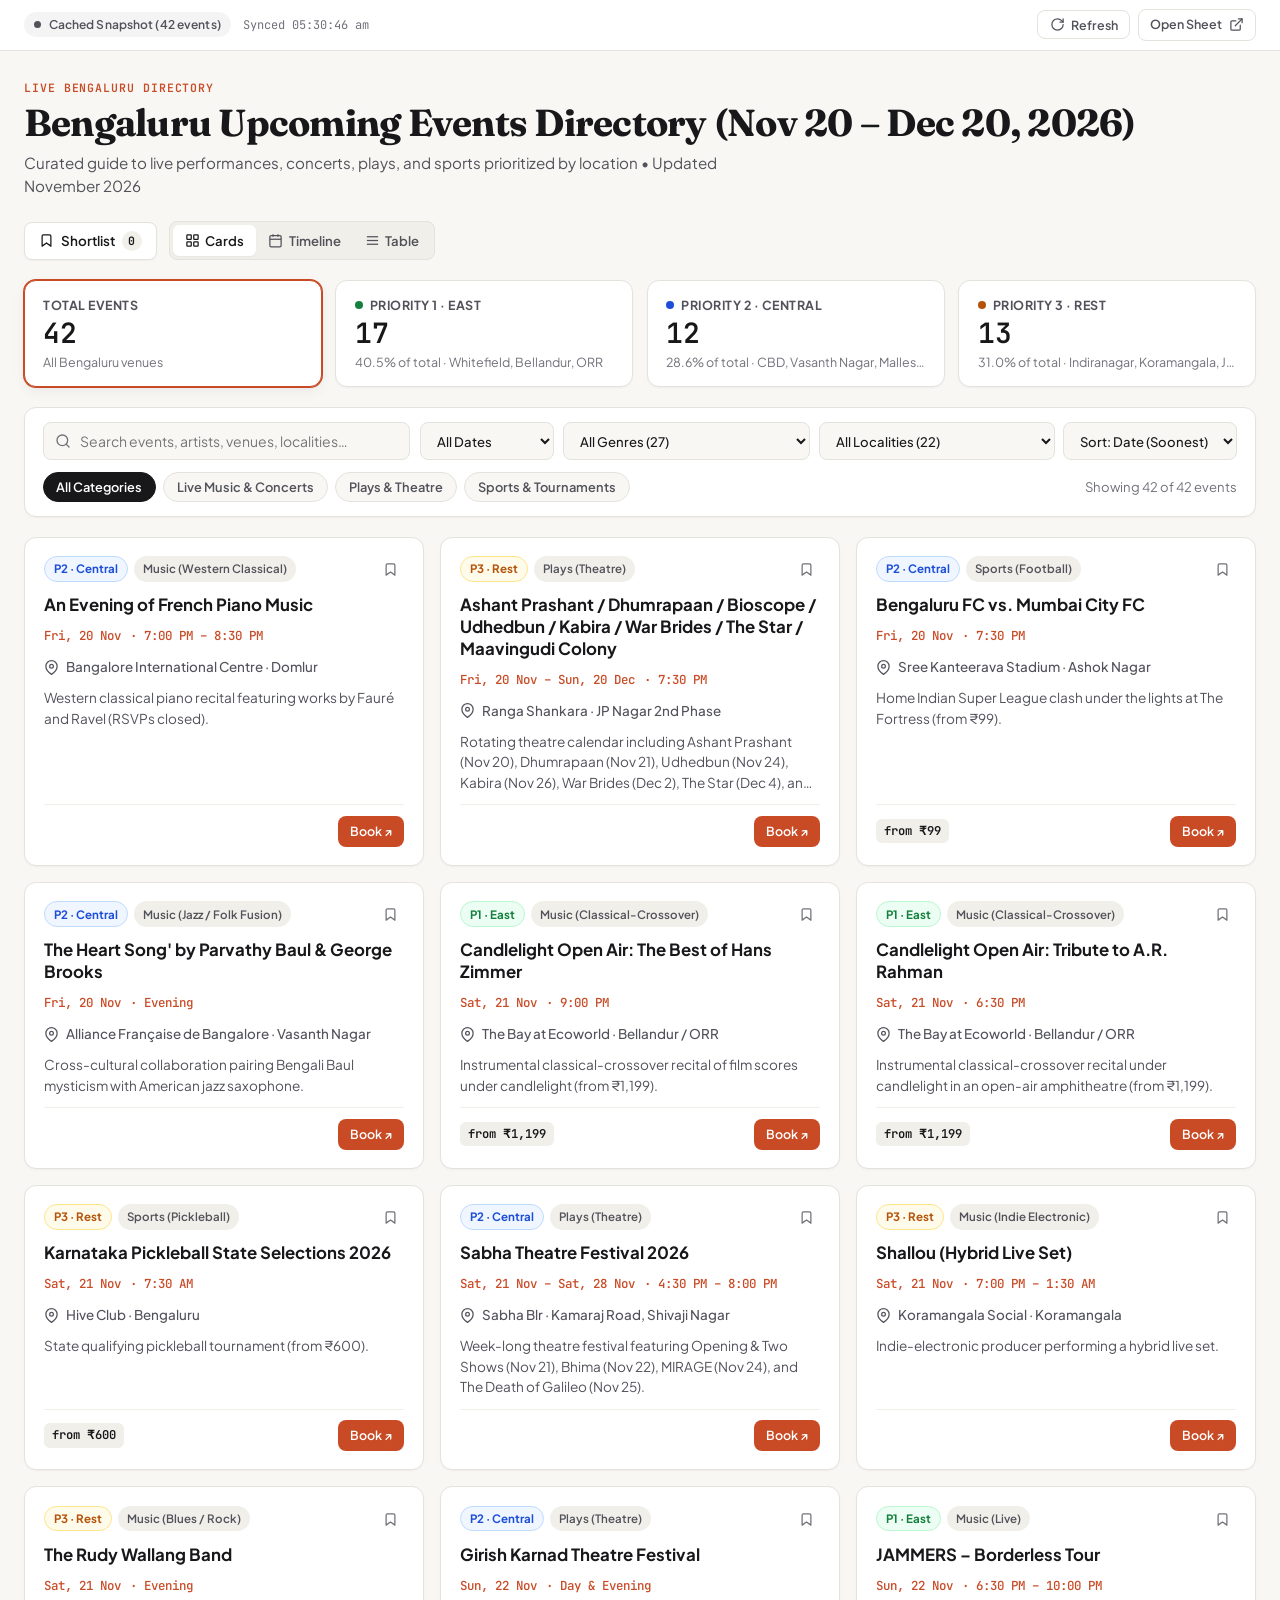
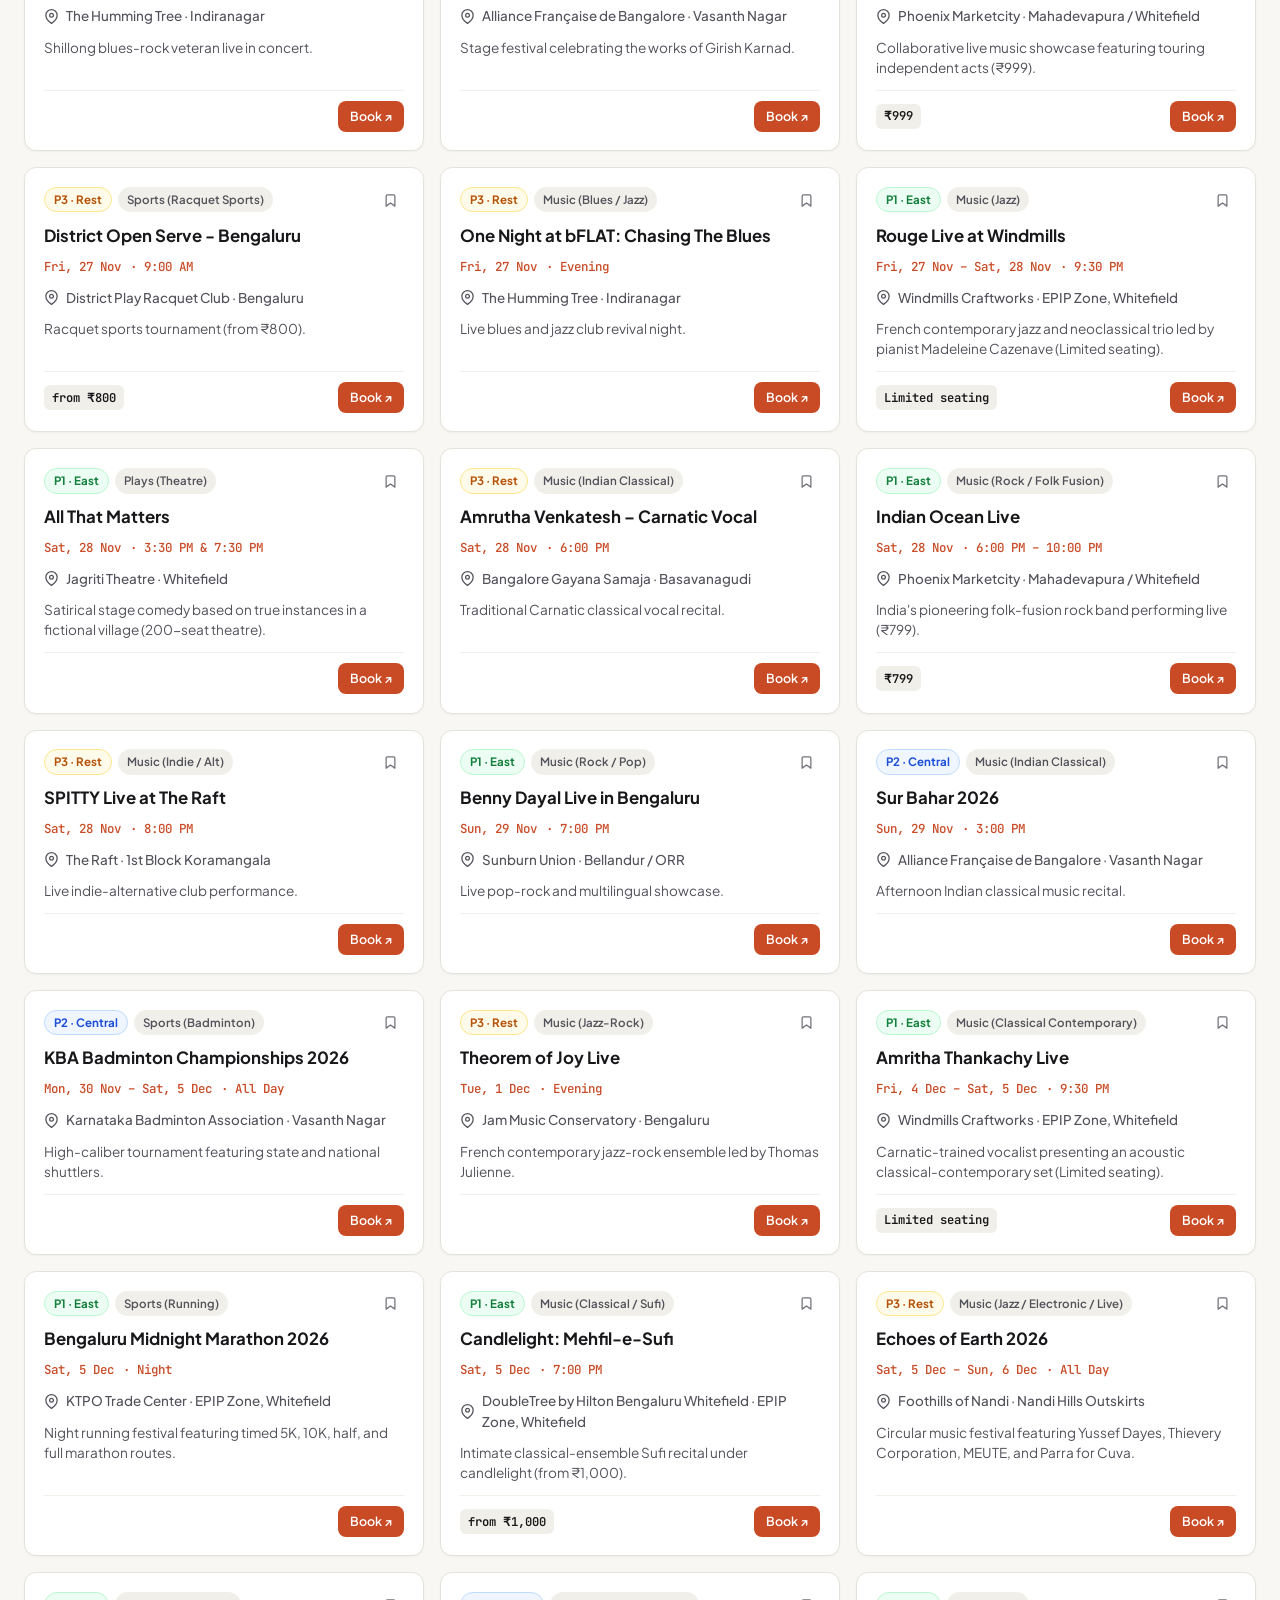
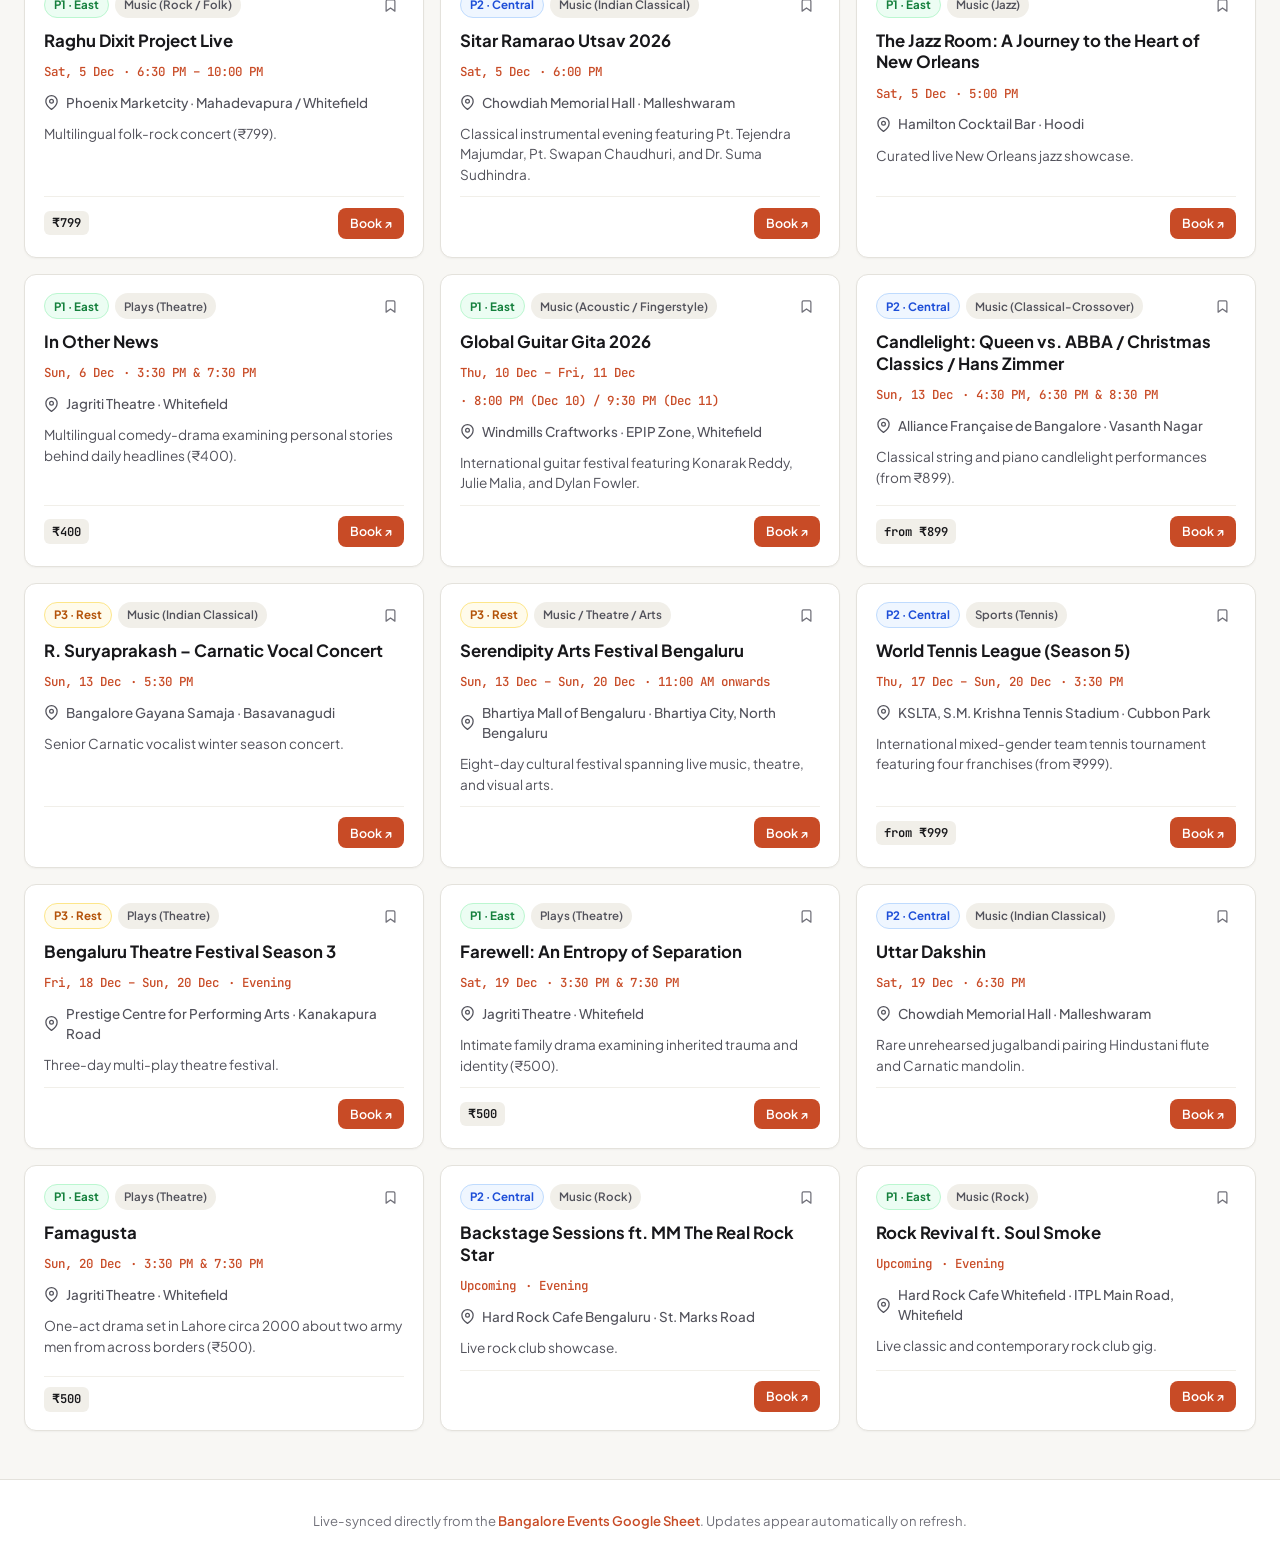
==== commit 6f55ca36: "Remove Category Breakdown and Upcoming Pace charts" ====
--- a/index.html
+++ b/index.html
@@ -91,24 +91,6 @@
         </button>
       </section>
 
-      <!-- Interactive Insights Panel -->
-      <section class="insights-panel" aria-label="Interactive distribution charts">
-        <div class="insight-card">
-          <div class="insight-header">
-            <h2>Category Breakdown</h2>
-            <span class="insight-hint">Click a bar to filter</span>
-          </div>
-          <div id="categoryBars" class="bar-chart"></div>
-        </div>
-        <div class="insight-card">
-          <div class="insight-header">
-            <h2>Upcoming Pace</h2>
-            <span class="insight-hint">Events by week</span>
-          </div>
-          <div id="timelineBars" class="bar-chart"></div>
-        </div>
-      </section>
-
       <!-- Filter & Search Toolbar -->
       <section class="filter-toolbar" aria-label="Filter events">
         <div class="filter-row-top">
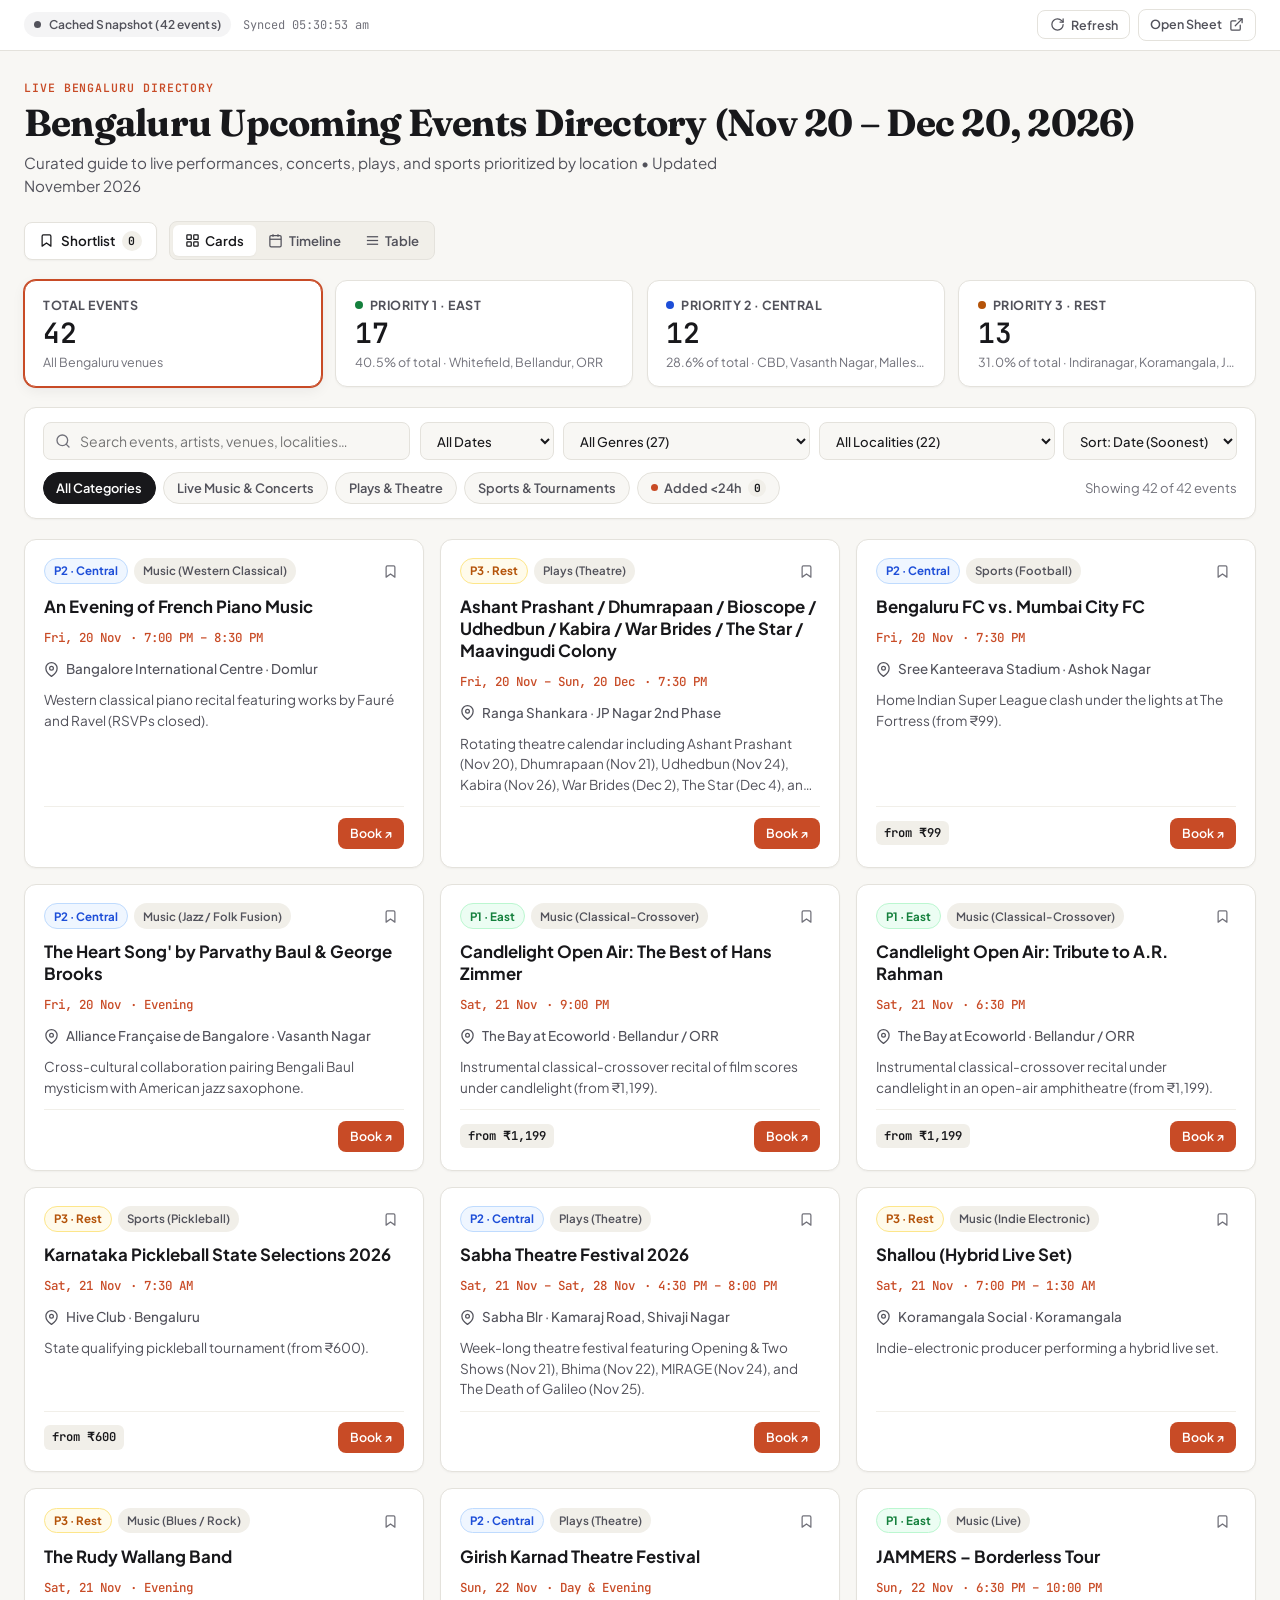
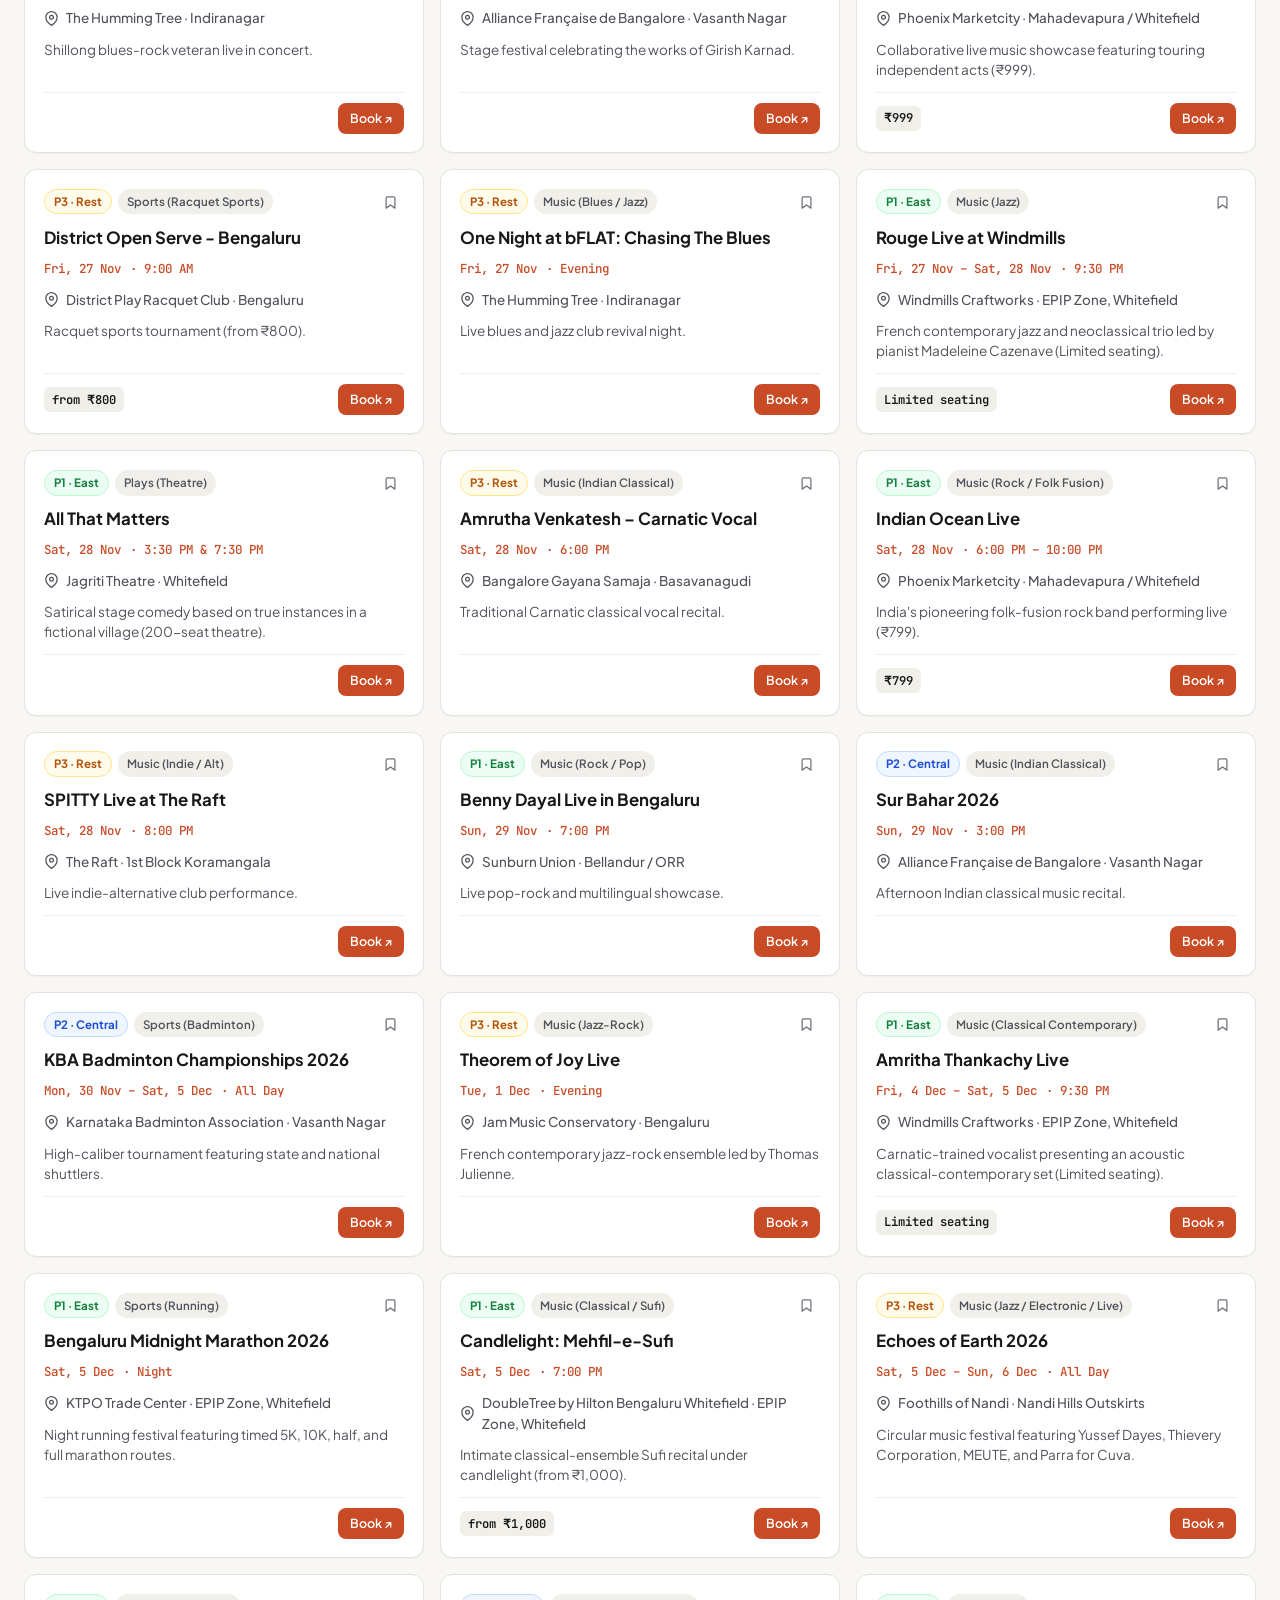
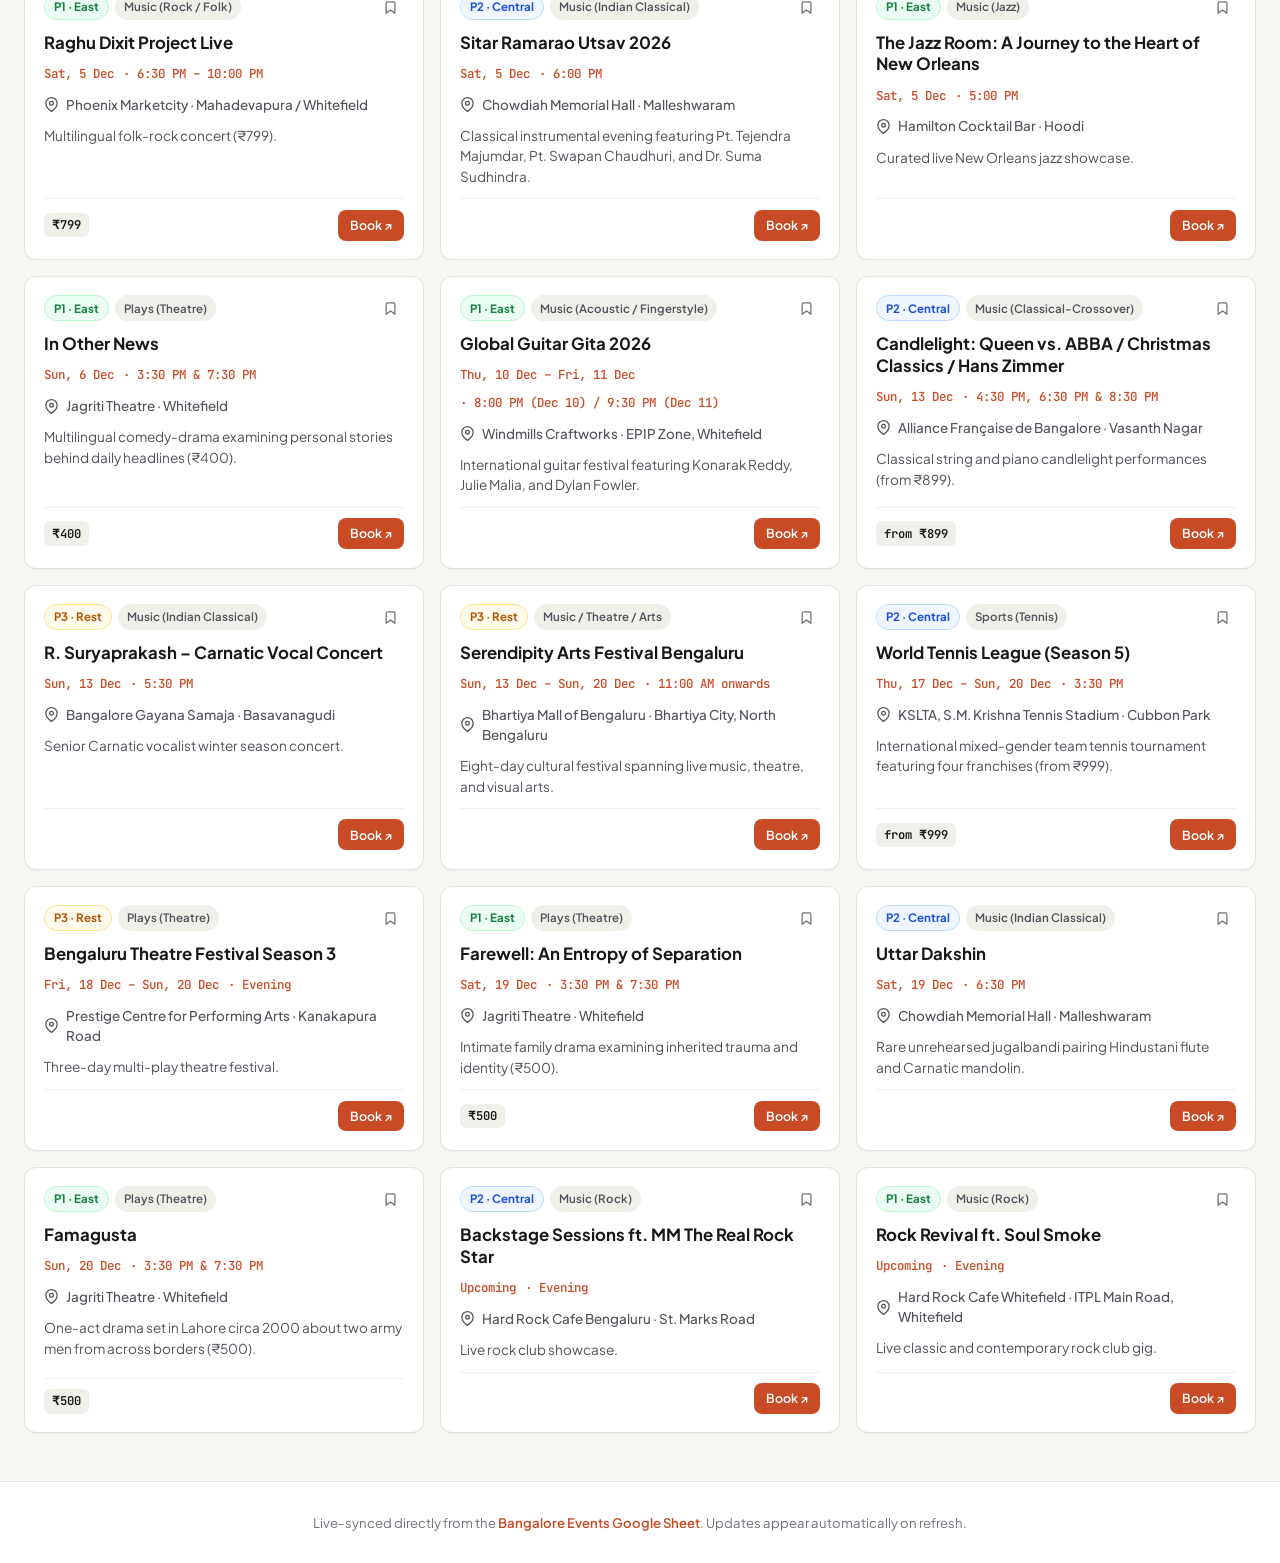
==== commit 96629c87: "Highlight events added in the last 24 hours" ====
--- a/index.html
+++ b/index.html
@@ -127,6 +127,11 @@
             <button class="filter-pill" type="button" data-category="Music">Live Music &amp; Concerts</button>
             <button class="filter-pill" type="button" data-category="Plays">Plays &amp; Theatre</button>
             <button class="filter-pill" type="button" data-category="Sports">Sports &amp; Tournaments</button>
+            <button id="newOnlyBtn" class="filter-pill new-pill" type="button" aria-pressed="false" title="Show only events added in the last 24 hours">
+              <span class="new-dot"></span>
+              <span>Added &lt;24h</span>
+              <span id="newCountBadge" class="pill-count">0</span>
+            </button>
           </div>
           <div class="results-meta">
             <span id="resultsCountText">Loading events…</span>
--- a/styles.css
+++ b/styles.css
@@ -1166,3 +1166,84 @@
     grid-template-columns: 1fr;
   }
 }
+
+/* Newly Added (<24h) Highlights */
+.new-pill {
+  display: inline-flex;
+  align-items: center;
+  gap: 0.4rem;
+}
+
+.new-pill .new-dot {
+  width: 7px;
+  height: 7px;
+  border-radius: 50%;
+  background: var(--accent-primary);
+}
+
+.new-pill[aria-pressed="true"] {
+  background: var(--accent-primary);
+  border-color: var(--accent-primary);
+  color: #ffffff;
+}
+
+.new-pill[aria-pressed="true"] .new-dot {
+  background: #ffffff;
+}
+
+.pill-count {
+  display: inline-flex;
+  align-items: center;
+  justify-content: center;
+  min-width: 18px;
+  height: 18px;
+  padding: 0 5px;
+  border-radius: var(--radius-full);
+  background: var(--bg-subtle);
+  color: var(--text-primary);
+  font-family: var(--font-mono);
+  font-size: 0.7rem;
+  font-weight: 700;
+}
+
+.new-pill[aria-pressed="true"] .pill-count {
+  background: rgba(255, 255, 255, 0.22);
+  color: #ffffff;
+}
+
+.new-badge {
+  display: inline-flex;
+  align-items: center;
+  gap: 0.3rem;
+  padding: 0.2rem 0.55rem;
+  border-radius: var(--radius-full);
+  background: #fff1eb;
+  color: var(--accent-primary);
+  border: 1px solid rgba(200, 75, 38, 0.28);
+  font-family: var(--font-mono);
+  font-size: 0.68rem;
+  font-weight: 700;
+  letter-spacing: 0.02em;
+  text-transform: uppercase;
+}
+
+.event-card.is-new,
+.timeline-item.is-new {
+  background: linear-gradient(180deg, #fffaf7 0%, #ffffff 48%);
+  border-color: rgba(200, 75, 38, 0.42);
+  box-shadow: 0 2px 10px rgba(200, 75, 38, 0.08);
+}
+
+.event-card.is-new:hover,
+.timeline-item.is-new:hover {
+  border-color: var(--accent-primary);
+}
+
+.events-table tbody tr.is-new {
+  background: #fffaf7;
+}
+
+.events-table tbody tr.is-new td:first-child {
+  box-shadow: inset 3px 0 0 var(--accent-primary);
+}
+
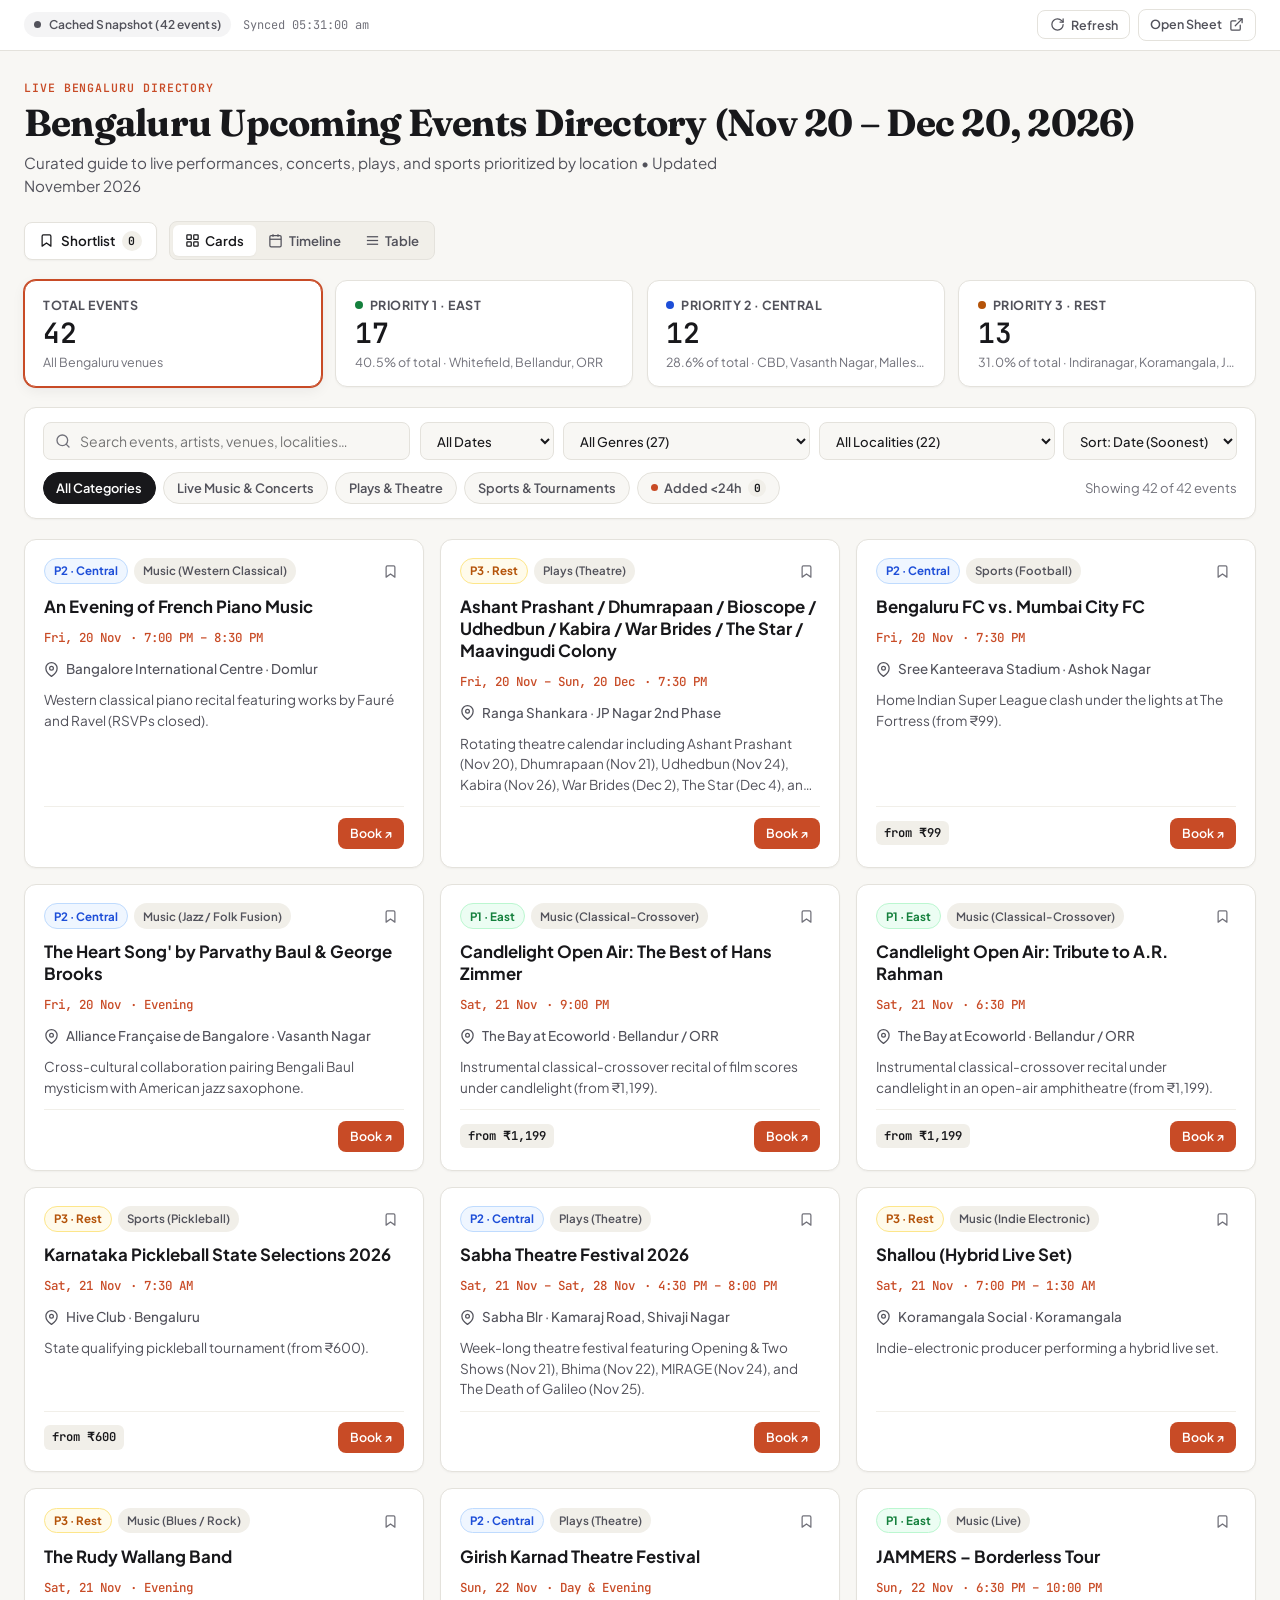
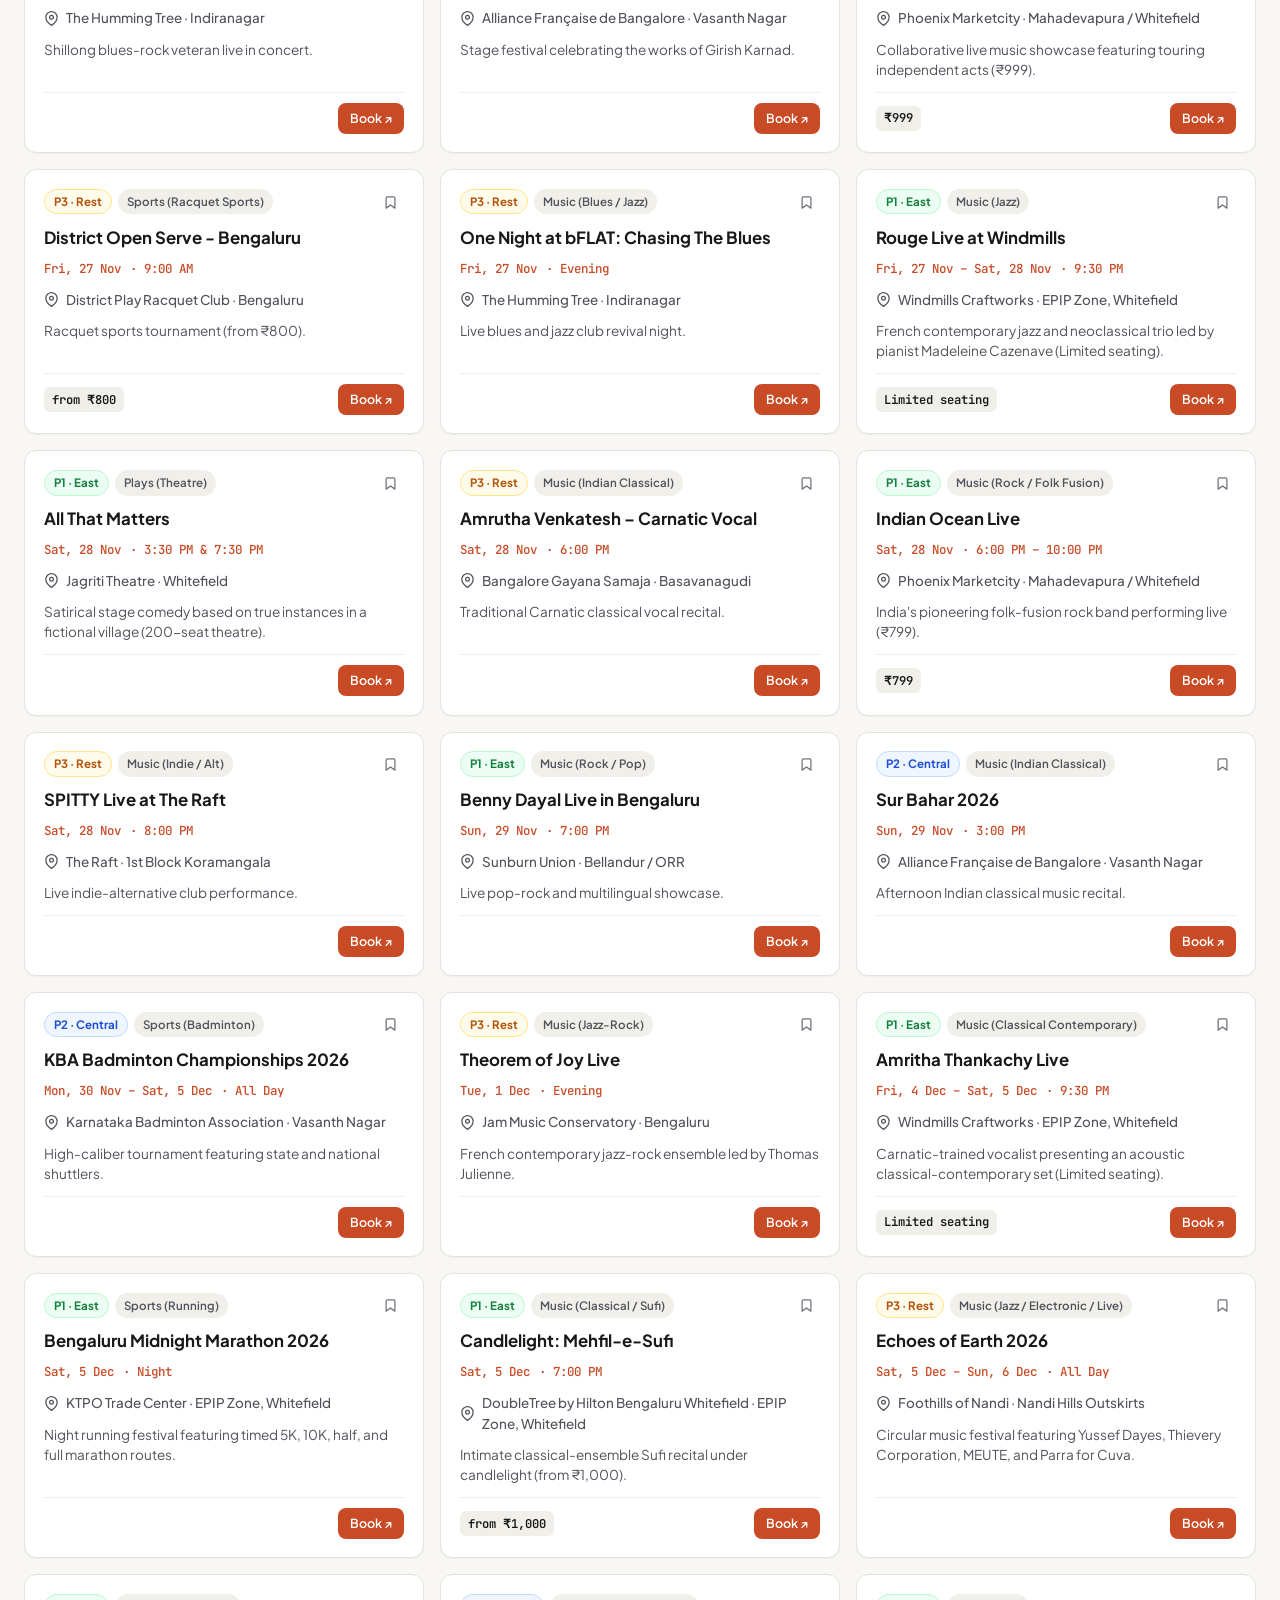
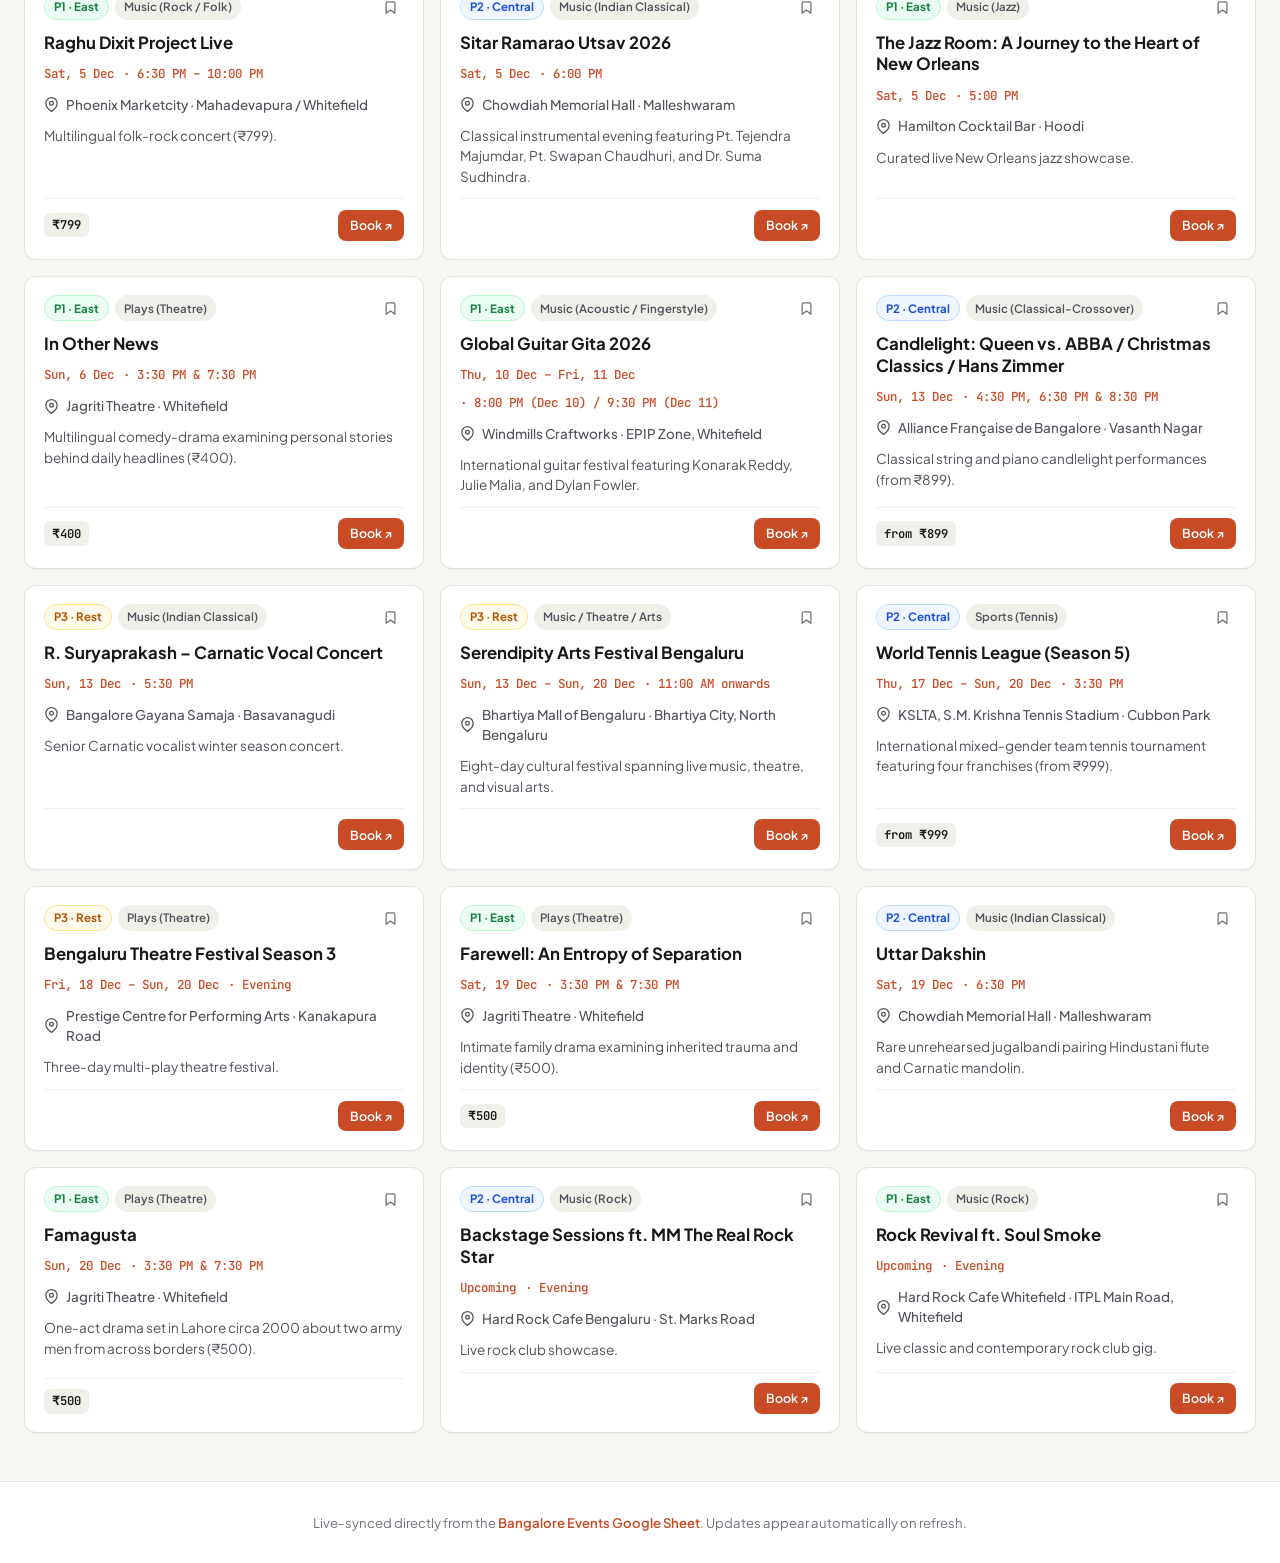
==== commit 8c19431d: "Add SVG favicon for Bengaluru Events Tracker" ====
--- a/index.html
+++ b/index.html
@@ -5,6 +5,8 @@
   <meta name="viewport" content="width=device-width, initial-scale=1.0" />
   <title>Bengaluru Events Tracker — Live Interactive Dashboard</title>
   <meta name="description" content="Interactive live dashboard for Bengaluru upcoming events, concerts, theatre, and sports, synced directly with Google Sheets." />
+  <meta name="theme-color" content="#c84b26" />
+  <link rel="icon" type="image/svg+xml" href="favicon.svg" />
   <link rel="preconnect" href="https://fonts.googleapis.com" />
   <link rel="preconnect" href="https://fonts.gstatic.com" crossorigin />
   <link href="https://fonts.googleapis.com/css2?family=Fraunces:opsz,wght@9..144,600;9..144,700&family=JetBrains+Mono:wght@400;500;600&family=Plus+Jakarta+Sans:wght@400;500;600;700&display=swap" rel="stylesheet" />
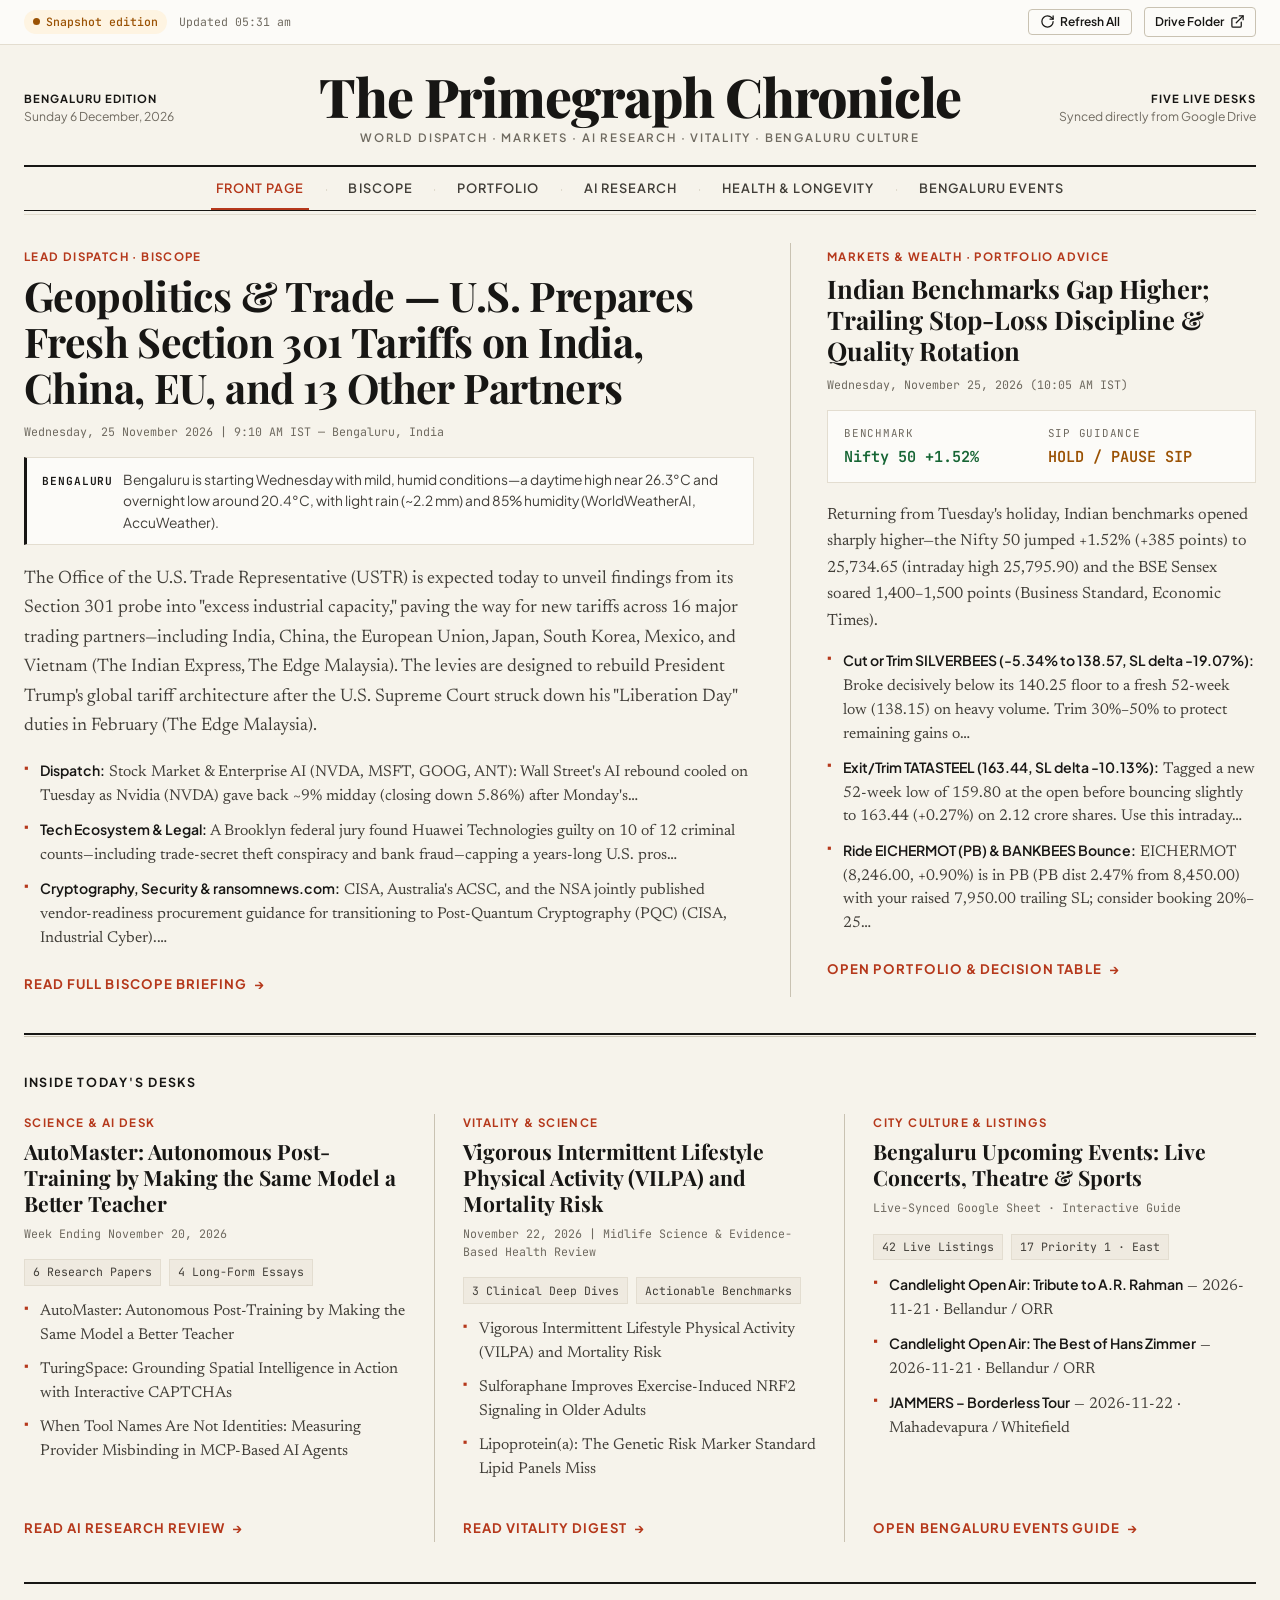
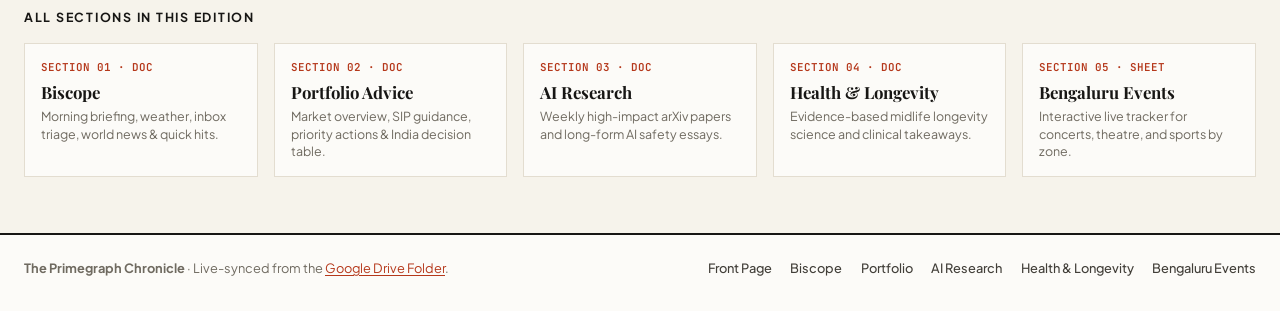
==== commit 67023cd4: "Replace single-page dashboard with multi-page Primegraph Chronicle newspaper" ====
--- a/index.html
+++ b/index.html
@@ -3,164 +3,271 @@
 <head>
   <meta charset="UTF-8" />
   <meta name="viewport" content="width=device-width, initial-scale=1.0" />
-  <title>Bengaluru Events Tracker — Live Interactive Dashboard</title>
-  <meta name="description" content="Interactive live dashboard for Bengaluru upcoming events, concerts, theatre, and sports, synced directly with Google Sheets." />
-  <meta name="theme-color" content="#c84b26" />
+  <title>The Primegraph Chronicle — Daily &amp; Weekly Intelligence Newspaper</title>
+  <meta name="description" content="Multi-page personal newspaper covering daily world news (Biscope), portfolio & market advice, weekly AI research, health & longevity science, and live Bengaluru events." />
+  <meta name="theme-color" content="#b5381b" />
   <link rel="icon" type="image/svg+xml" href="favicon.svg" />
   <link rel="preconnect" href="https://fonts.googleapis.com" />
   <link rel="preconnect" href="https://fonts.gstatic.com" crossorigin />
-  <link href="https://fonts.googleapis.com/css2?family=Fraunces:opsz,wght@9..144,600;9..144,700&family=JetBrains+Mono:wght@400;500;600&family=Plus+Jakarta+Sans:wght@400;500;600;700&display=swap" rel="stylesheet" />
-  <link rel="stylesheet" href="styles.css" />
-  <script src="https://cdn.sheetjs.com/xlsx-0.20.3/package/dist/xlsx.full.min.js"></script>
+  <link href="https://fonts.googleapis.com/css2?family=JetBrains+Mono:wght@400;500;600&family=Newsreader:ital,opsz,wght@0,6..72,400;0,6..72,500;0,6..72,600;1,6..72,400&family=Playfair+Display:wght@700;800&family=Plus+Jakarta+Sans:wght@400;500;600;700&display=swap" rel="stylesheet" />
+  <link rel="stylesheet" href="newspaper.css" />
 </head>
-<body>
-  <div class="page-shell">
-    <!-- Top Live Sync Bar -->
-    <div class="sync-bar">
-      <div class="sync-bar-inner">
-        <div class="sync-status-group">
-          <span id="syncStatusBadge" class="sync-badge sync-loading">
-            <span class="sync-dot"></span>
-            <span id="syncStatusText">Syncing live sheet…</span>
-          </span>
-          <span id="lastSyncedText" class="sync-time"></span>
-        </div>
-        <div class="sync-actions">
-          <button id="refreshBtn" class="btn-ghost btn-sm" type="button" title="Fetch latest data from Google Sheets">
-            <svg class="icon" viewBox="0 0 24 24" fill="none" stroke="currentColor" stroke-width="2" stroke-linecap="round" stroke-linejoin="round"><path d="M21 12a9 9 0 1 1-9-9c2.52 0 4.93 1 6.74 2.74L21 8"/><path d="M21 3v5h-5"/></svg>
-            <span>Refresh</span>
-          </button>
-          <a id="openSheetLink" class="btn-ghost btn-sm" href="https://docs.google.com/spreadsheets/d/1bD7iUv2YTf8aKaoOxntbqucqKP9RN7t825NWB8aTc0Q/edit?gid=0#gid=0" target="_blank" rel="noopener noreferrer">
-            <span>Open Sheet</span>
-            <svg class="icon" viewBox="0 0 24 24" fill="none" stroke="currentColor" stroke-width="2" stroke-linecap="round" stroke-linejoin="round"><path d="M18 13v6a2 2 0 0 1-2 2H5a2 2 0 0 1-2-2V8a2 2 0 0 1 2-2h6"/><polyline points="15 3 21 3 21 9"/><line x1="10" y1="14" x2="21" y2="3"/></svg>
-          </a>
-        </div>
-      </div>
-    </div>
-
-    <!-- Header -->
-    <header class="hero-header">
-      <div class="hero-text">
-        <p class="hero-eyebrow">LIVE BENGALURU DIRECTORY</p>
-        <h1 id="dashboardTitle">Bengaluru Upcoming Events</h1>
-        <p id="dashboardSubtitle" class="hero-subtitle">Curated guide to live performances, concerts, plays, and sports prioritized by location.</p>
-      </div>
-      <div class="hero-controls">
-        <button id="savedFilterBtn" class="btn-saved" type="button" aria-pressed="false">
-          <svg class="icon" viewBox="0 0 24 24" fill="none" stroke="currentColor" stroke-width="2" stroke-linecap="round" stroke-linejoin="round"><path d="M19 21l-7-5-7 5V5a2 2 0 0 1 2-2h10a2 2 0 0 1 2 2z"/></svg>
-          <span>Shortlist</span>
-          <span id="savedCountBadge" class="count-pill">0</span>
+<body class="newspaper-body">
+  <!-- Top Utility Bar -->
+  <div class="np-utility-bar">
+    <div class="np-utility-inner">
+      <div class="np-utility-left">
+        <span id="npSyncPill" class="np-sync-pill is-loading">
+          <span class="np-sync-dot"></span>
+          <span id="npSyncText">Syncing edition…</span>
+        </span>
+        <span id="npLastSynced" class="np-dateline-text"></span>
+      </div>
+      <div class="np-utility-right">
+        <button id="npRefreshBtn" class="np-btn-subtle" type="button" title="Fetch latest editions from Google Drive">
+          <svg class="np-icon" viewBox="0 0 24 24" fill="none" stroke="currentColor" stroke-width="2" stroke-linecap="round" stroke-linejoin="round"><path d="M21 12a9 9 0 1 1-9-9c2.52 0 4.93 1 6.74 2.74L21 8"/><path d="M21 3v5h-5"/></svg>
+          <span>Refresh All</span>
         </button>
-        <div class="view-switcher" role="group" aria-label="View mode">
-          <button id="viewCardsBtn" class="view-btn active" type="button" data-view="cards" title="Card Grid">
-            <svg class="icon" viewBox="0 0 24 24" fill="none" stroke="currentColor" stroke-width="2"><rect x="3" y="3" width="7" height="7" rx="1"/><rect x="14" y="3" width="7" height="7" rx="1"/><rect x="3" y="14" width="7" height="7" rx="1"/><rect x="14" y="14" width="7" height="7" rx="1"/></svg>
-            <span>Cards</span>
-          </button>
-          <button id="viewTimelineBtn" class="view-btn" type="button" data-view="timeline" title="Chronological Timeline">
-            <svg class="icon" viewBox="0 0 24 24" fill="none" stroke="currentColor" stroke-width="2"><rect x="3" y="4" width="18" height="18" rx="2"/><line x1="16" y1="2" x2="16" y2="6"/><line x1="8" y1="2" x2="8" y2="6"/><line x1="3" y1="10" x2="21" y2="10"/></svg>
-            <span>Timeline</span>
-          </button>
-          <button id="viewTableBtn" class="view-btn" type="button" data-view="table" title="Compact Table">
-            <svg class="icon" viewBox="0 0 24 24" fill="none" stroke="currentColor" stroke-width="2"><line x1="3" y1="6" x2="21" y2="6"/><line x1="3" y1="12" x2="21" y2="12"/><line x1="3" y1="18" x2="21" y2="18"/></svg>
-            <span>Table</span>
-          </button>
-        </div>
-      </div>
-    </header>
-
-    <main class="main-content">
-      <!-- KPI Summary Strip -->
-      <section class="kpi-grid" aria-label="Event summary by priority zone">
-        <button class="kpi-card active" type="button" data-zone="all" id="kpiAll">
-          <div class="kpi-label">Total Events</div>
-          <div class="kpi-value" id="kpiAllCount">—</div>
-          <div class="kpi-meta" id="kpiAllMeta">All Bengaluru venues</div>
-        </button>
-        <button class="kpi-card zone-1" type="button" data-zone="Priority 1: East Bangalore" id="kpiZone1">
-          <div class="kpi-label"><span class="zone-dot z1"></span>Priority 1 · East</div>
-          <div class="kpi-value" id="kpiZone1Count">—</div>
-          <div class="kpi-meta" id="kpiZone1Meta">Whitefield, Bellandur, ORR</div>
-        </button>
-        <button class="kpi-card zone-2" type="button" data-zone="Priority 2: Central Bangalore" id="kpiZone2">
-          <div class="kpi-label"><span class="zone-dot z2"></span>Priority 2 · Central</div>
-          <div class="kpi-value" id="kpiZone2Count">—</div>
-          <div class="kpi-meta" id="kpiZone2Meta">CBD, Vasanth Nagar, Malleshwaram</div>
-        </button>
-        <button class="kpi-card zone-3" type="button" data-zone="Priority 3: Rest of Bangalore" id="kpiZone3">
-          <div class="kpi-label"><span class="zone-dot z3"></span>Priority 3 · Rest</div>
-          <div class="kpi-value" id="kpiZone3Count">—</div>
-          <div class="kpi-meta" id="kpiZone3Meta">Indiranagar, Koramangala, JP Nagar</div>
-        </button>
-      </section>
-
-      <!-- Filter & Search Toolbar -->
-      <section class="filter-toolbar" aria-label="Filter events">
-        <div class="filter-row-top">
-          <div class="search-box">
-            <svg class="search-icon" viewBox="0 0 24 24" fill="none" stroke="currentColor" stroke-width="2" stroke-linecap="round" stroke-linejoin="round"><circle cx="11" cy="11" r="8"/><line x1="21" y1="21" x2="16.65" y2="16.65"/></svg>
-            <input id="searchInput" type="search" placeholder="Search events, artists, venues, localities…" autocomplete="off" />
-          </div>
-          <div class="select-group">
-            <select id="timeframeSelect" aria-label="Filter by timeframe">
-              <option value="all">All Dates</option>
-              <option value="weekend">This Weekend</option>
-              <option value="next7">Next 7 Days</option>
-              <option value="next14">Next 14 Days</option>
-              <option value="thisMonth">This Month</option>
-              <option value="nextMonth">Next Month</option>
-            </select>
-            <select id="subgenreSelect" aria-label="Filter by sub-genre">
-              <option value="all">All Genres</option>
-            </select>
-            <select id="localitySelect" aria-label="Filter by locality">
-              <option value="all">All Localities</option>
-            </select>
-            <select id="sortSelect" aria-label="Sort events">
-              <option value="dateAsc">Sort: Date (Soonest)</option>
-              <option value="zoneAsc">Sort: Priority Zone</option>
-              <option value="nameAsc">Sort: Name (A–Z)</option>
-            </select>
-          </div>
-        </div>
-
-        <div class="filter-row-bottom">
-          <div class="pill-group" id="categoryPills" role="group" aria-label="Category filter">
-            <button class="filter-pill active" type="button" data-category="all">All Categories</button>
-            <button class="filter-pill" type="button" data-category="Music">Live Music &amp; Concerts</button>
-            <button class="filter-pill" type="button" data-category="Plays">Plays &amp; Theatre</button>
-            <button class="filter-pill" type="button" data-category="Sports">Sports &amp; Tournaments</button>
-            <button id="newOnlyBtn" class="filter-pill new-pill" type="button" aria-pressed="false" title="Show only events added in the last 24 hours">
-              <span class="new-dot"></span>
-              <span>Added &lt;24h</span>
-              <span id="newCountBadge" class="pill-count">0</span>
-            </button>
-          </div>
-          <div class="results-meta">
-            <span id="resultsCountText">Loading events…</span>
-            <button id="resetFiltersBtn" class="btn-link hidden" type="button">Reset filters</button>
-          </div>
-        </div>
-      </section>
-
-      <!-- Events Display Container -->
-      <section id="eventsContainer" class="events-container" aria-live="polite"></section>
-    </main>
-
-    <footer class="site-footer">
-      <p>Live-synced directly from the <a href="https://docs.google.com/spreadsheets/d/1bD7iUv2YTf8aKaoOxntbqucqKP9RN7t825NWB8aTc0Q/edit?gid=0#gid=0" target="_blank" rel="noopener noreferrer">Bangalore Events Google Sheet</a>. Updates appear automatically on refresh.</p>
-    </footer>
+        <a class="np-btn-subtle" href="https://drive.google.com/drive/folders/1cVHSyWRqsO2JVQhBGjZRvfGex4yH4EVy?usp=sharing" target="_blank" rel="noopener noreferrer">
+          <span>Drive Folder</span>
+          <svg class="np-icon" viewBox="0 0 24 24" fill="none" stroke="currentColor" stroke-width="2" stroke-linecap="round" stroke-linejoin="round"><path d="M18 13v6a2 2 0 0 1-2 2H5a2 2 0 0 1-2-2V8a2 2 0 0 1 2-2h6"/><polyline points="15 3 21 3 21 9"/><line x1="10" y1="14" x2="21" y2="3"/></svg>
+        </a>
+      </div>
+    </div>
   </div>
 
-  <!-- Event Detail Modal -->
-  <div id="eventModal" class="modal-backdrop hidden" role="dialog" aria-modal="true" aria-labelledby="modalTitle">
-    <div class="modal-card">
-      <button id="modalCloseBtn" class="modal-close" type="button" aria-label="Close modal">
-        <svg viewBox="0 0 24 24" fill="none" stroke="currentColor" stroke-width="2" stroke-linecap="round" stroke-linejoin="round"><line x1="18" y1="6" x2="6" y2="18"/><line x1="6" y1="6" x2="18" y2="18"/></svg>
-      </button>
-      <div id="modalBody"></div>
+  <!-- Masthead -->
+  <header class="np-masthead">
+    <div class="np-masthead-grid">
+      <div class="np-ear">
+        <strong>Bengaluru Edition</strong>
+        <span id="npEditionDate">Wednesday, 25 November 2026</span>
+      </div>
+      <div class="np-nameplate">
+        <a href="index.html">
+          <h1 class="np-title">The Primegraph Chronicle</h1>
+        </a>
+        <p class="np-motto">World Dispatch · Markets · AI Research · Vitality · Bengaluru Culture</p>
+      </div>
+      <div class="np-ear np-ear-right">
+        <strong>Five Live Desks</strong>
+        <span>Synced directly from Google Drive</span>
+      </div>
+    </div>
+  </header>
+
+  <!-- Double-Rule Sticky Section Navigation -->
+  <div class="np-nav-wrap">
+    <div class="np-nav-inner">
+      <nav class="np-nav" aria-label="Newspaper sections">
+        <a class="np-nav-link active" href="index.html" aria-current="page">Front Page</a>
+        <span class="np-nav-sep" aria-hidden="true">·</span>
+        <a class="np-nav-link" href="biscope.html">Biscope</a>
+        <span class="np-nav-sep" aria-hidden="true">·</span>
+        <a class="np-nav-link" href="portfolio.html">Portfolio</a>
+        <span class="np-nav-sep" aria-hidden="true">·</span>
+        <a class="np-nav-link" href="ai-research.html">AI Research</a>
+        <span class="np-nav-sep" aria-hidden="true">·</span>
+        <a class="np-nav-link" href="health.html">Health &amp; Longevity</a>
+        <span class="np-nav-sep" aria-hidden="true">·</span>
+        <a class="np-nav-link" href="events.html">Bengaluru Events</a>
+      </nav>
     </div>
   </div>
 
-  <script src="app.js"></script>
+  <!-- Front Page Broadsheet Content -->
+  <main class="np-main">
+    <!-- Above-the-Fold Split: Lead World Dispatch + Markets & Portfolio -->
+    <section class="fp-lead-grid" aria-label="Lead stories">
+      <!-- Primary Lead: Biscope -->
+      <article class="fp-lead-primary">
+        <span class="np-kicker">Lead Dispatch · Biscope</span>
+        <h2 class="fp-headline-xl">
+          <a id="fpBiscopeHeadline" href="biscope.html">Geopolitics &amp; Trade — U.S. Prepares Fresh Section 301 Tariffs on India, China, EU, and 13 Other Partners</a>
+        </h2>
+        <div class="fp-byline">
+          <span id="fpBiscopeDate">Wednesday, 25 November 2026 | 9:10 AM IST — Bengaluru, India</span>
+        </div>
+        <div class="fp-weather-strip">
+          <span class="fp-weather-label">Bengaluru</span>
+          <span id="fpBiscopeWeather">Mild, humid conditions—daytime high near 26.3°C, overnight low 20.4°C, light rain (~2.2 mm).</span>
+        </div>
+        <p id="fpBiscopeLead" class="fp-standfirst">
+          The Office of the U.S. Trade Representative is expected to unveil findings from its Section 301 probe into excess industrial capacity, paving the way for new tariffs across 16 major trading partners while global markets digest Wall Street's AI volatility and Geneva chess action.
+        </p>
+        <ul id="fpBiscopeHits" class="fp-highlights">
+          <li><strong>Markets &amp; Enterprise AI:</strong> Wall Street's AI rebound cooled as Nvidia gave back intraday gains while Microsoft ticked higher.</li>
+          <li><strong>Tech &amp; Legal:</strong> Federal jury verdict in Brooklyn on Huawei criminal counts; CISA &amp; NSA publish Post-Quantum Cryptography procurement guidance.</li>
+          <li><strong>Sports:</strong> D. Gukesh holds Javokhir Sindarov to a 38-move draw in Game 1 of the World Chess Championship in Geneva.</li>
+        </ul>
+        <a class="fp-cta" href="biscope.html">Read full Biscope briefing <span aria-hidden="true">→</span></a>
+      </article>
+
+      <!-- Secondary Column: Portfolio Advice -->
+      <aside class="fp-lead-secondary" aria-label="Markets and Portfolio Desk">
+        <span class="np-kicker">Markets &amp; Wealth · Portfolio Advice</span>
+        <h2 class="fp-headline-lg">
+          <a href="portfolio.html">Indian Benchmarks Gap Higher; Trailing Stop-Loss Discipline &amp; Quality Rotation</a>
+        </h2>
+        <div class="fp-byline">
+          <span id="fpPortfolioDate">Wednesday, November 25, 2026</span>
+        </div>
+        <div class="fp-market-box">
+          <div>
+            <div class="fp-metric-label">Benchmark</div>
+            <div id="fpPortfolioNifty" class="fp-metric-value is-up">Nifty 50 +1.52%</div>
+          </div>
+          <div>
+            <div class="fp-metric-label">SIP Guidance</div>
+            <div id="fpPortfolioSip" class="fp-metric-value is-hold">HOLD / PAUSE SIP</div>
+          </div>
+        </div>
+        <p id="fpPortfolioSummary" class="fp-excerpt">
+          Returning from holiday, Indian benchmarks opened sharply higher while bullion pressure dragged silver ETFs lower. Priority desk actions focus on trailing stop-losses, trimming laggards, and rotating into relative-strength leaders.
+        </p>
+        <ul id="fpPortfolioActions" class="fp-highlights">
+          <li><strong>Trim SILVERBEES &amp; TATASTEEL:</strong> Protect gains and cut exposure below stop-loss thresholds.</li>
+          <li><strong>Ride EICHERMOT:</strong> Raised trailing SL to 7,950 after a fresh 52-week high.</li>
+          <li><strong>Quality Swap:</strong> Rotate out of INFOBEAN into NSE:SUNPHARMA or NSE:BEL.</li>
+        </ul>
+        <a class="fp-cta" href="portfolio.html">Open Portfolio &amp; Decision Table <span aria-hidden="true">→</span></a>
+      </aside>
+    </section>
+
+    <hr class="np-rule-double" />
+
+    <!-- Three-Column Feature Desks: AI Research, Health & Longevity, Bengaluru Events -->
+    <section aria-label="Feature desks">
+      <div class="fp-desks-header">
+        <h2 class="fp-section-label">Inside Today's Desks</h2>
+      </div>
+
+      <div class="fp-desks-grid">
+        <!-- Column 1: AI Research -->
+        <article class="fp-desk-col">
+          <span class="np-kicker">Science &amp; AI Desk</span>
+          <h3 class="fp-headline-md">
+            <a id="fpAiHeadline" href="ai-research.html">AutoMaster: Autonomous Post-Training by Making the Same Model a Better Teacher</a>
+          </h3>
+          <div class="fp-byline">
+            <span id="fpAiDate">Week Ending November 20, 2026</span>
+          </div>
+          <div id="fpAiStats" class="fp-stat-row">
+            <span class="fp-stat-chip">6 Research Papers</span>
+            <span class="fp-stat-chip">4 Long-Form Essays</span>
+          </div>
+          <ul id="fpAiList" class="fp-highlights">
+            <li>AutoMaster: Autonomous Post-Training by Making the Same Model a Better Teacher</li>
+            <li>TuringSpace: Grounding Spatial Intelligence in Action with Interactive CAPTCHAs</li>
+            <li>When Tool Names Are Not Identities: Measuring Provider Misbinding in MCP-Based AI Agents</li>
+          </ul>
+          <div class="fp-desk-footer">
+            <a class="fp-cta" href="ai-research.html">Read AI Research Review <span aria-hidden="true">→</span></a>
+          </div>
+        </article>
+
+        <!-- Column 2: Health & Longevity -->
+        <article class="fp-desk-col">
+          <span class="np-kicker">Vitality &amp; Science</span>
+          <h3 class="fp-headline-md">
+            <a id="fpHealthHeadline" href="health.html">Vigorous Intermittent Lifestyle Physical Activity (VILPA) and Mortality Risk</a>
+          </h3>
+          <div class="fp-byline">
+            <span id="fpHealthDate">November 22, 2026 · Midlife Science Review</span>
+          </div>
+          <div class="fp-stat-row">
+            <span class="fp-stat-chip">3 Clinical Deep Dives</span>
+            <span class="fp-stat-chip">Actionable Benchmarks</span>
+          </div>
+          <ul id="fpHealthList" class="fp-highlights">
+            <li>Vigorous Intermittent Lifestyle Physical Activity (VILPA) and Mortality Risk</li>
+            <li>Sulforaphane Improves Exercise-Induced NRF2 Signaling in Older Adults</li>
+            <li>Lipoprotein(a): The Genetic Risk Marker Standard Lipid Panels Miss</li>
+          </ul>
+          <div class="fp-desk-footer">
+            <a class="fp-cta" href="health.html">Read Vitality Digest <span aria-hidden="true">→</span></a>
+          </div>
+        </article>
+
+        <!-- Column 3: Bengaluru Events -->
+        <article class="fp-desk-col">
+          <span class="np-kicker">City Culture &amp; Listings</span>
+          <h3 class="fp-headline-md">
+            <a href="events.html">Bengaluru Upcoming Events: Live Concerts, Theatre &amp; Sports</a>
+          </h3>
+          <div class="fp-byline">
+            <span>Live-Synced Google Sheet · Interactive Guide</span>
+          </div>
+          <div id="fpEventsStats" class="fp-stat-row">
+            <span class="fp-stat-chip">Live Listings</span>
+            <span class="fp-stat-chip">Priority Zones 1–3</span>
+          </div>
+          <ul id="fpEventsList" class="fp-highlights">
+            <li>Browse concerts, plays, and tournaments prioritized by East, Central, and Rest of Bengaluru.</li>
+            <li>Filter by weekend, genre, locality, or events added in the last 24 hours.</li>
+            <li>Shortlist favorites and export directly to Google Calendar or Maps.</li>
+          </ul>
+          <div class="fp-desk-footer">
+            <a class="fp-cta" href="events.html">Open Bengaluru Events Guide <span aria-hidden="true">→</span></a>
+          </div>
+        </article>
+      </div>
+    </section>
+
+    <!-- Complete Five-Page Edition Directory -->
+    <section class="fp-directory" aria-label="Complete section directory">
+      <h2 class="fp-section-label">All Sections in This Edition</h2>
+      <div class="fp-directory-grid">
+        <a class="fp-dir-card" href="biscope.html">
+          <span class="fp-dir-num">SECTION 01 · DOC</span>
+          <span class="fp-dir-name">Biscope</span>
+          <span class="fp-dir-desc">Morning briefing, weather, inbox triage, world news &amp; quick hits.</span>
+        </a>
+        <a class="fp-dir-card" href="portfolio.html">
+          <span class="fp-dir-num">SECTION 02 · DOC</span>
+          <span class="fp-dir-name">Portfolio Advice</span>
+          <span class="fp-dir-desc">Market overview, SIP guidance, priority actions &amp; India decision table.</span>
+        </a>
+        <a class="fp-dir-card" href="ai-research.html">
+          <span class="fp-dir-num">SECTION 03 · DOC</span>
+          <span class="fp-dir-name">AI Research</span>
+          <span class="fp-dir-desc">Weekly high-impact arXiv papers and long-form AI safety essays.</span>
+        </a>
+        <a class="fp-dir-card" href="health.html">
+          <span class="fp-dir-num">SECTION 04 · DOC</span>
+          <span class="fp-dir-name">Health &amp; Longevity</span>
+          <span class="fp-dir-desc">Evidence-based midlife longevity science and clinical takeaways.</span>
+        </a>
+        <a class="fp-dir-card" href="events.html">
+          <span class="fp-dir-num">SECTION 05 · SHEET</span>
+          <span class="fp-dir-name">Bengaluru Events</span>
+          <span class="fp-dir-desc">Interactive live tracker for concerts, theatre, and sports by zone.</span>
+        </a>
+      </div>
+    </section>
+  </main>
+
+  <!-- Footer -->
+  <footer class="np-footer">
+    <div class="np-footer-inner">
+      <div>
+        <strong>The Primegraph Chronicle</strong> · Live-synced from the
+        <a href="https://drive.google.com/drive/folders/1cVHSyWRqsO2JVQhBGjZRvfGex4yH4EVy?usp=sharing" target="_blank" rel="noopener noreferrer">Google Drive Folder</a>.
+      </div>
+      <div class="np-footer-links">
+        <a href="index.html">Front Page</a>
+        <a href="biscope.html">Biscope</a>
+        <a href="portfolio.html">Portfolio</a>
+        <a href="ai-research.html">AI Research</a>
+        <a href="health.html">Health &amp; Longevity</a>
+        <a href="events.html">Bengaluru Events</a>
+      </div>
+    </div>
+  </footer>
+
+  <script src="newspaper.js"></script>
+  <script>
+    window.Newspaper.initFrontPage();
+  </script>
 </body>
 </html>
--- a/newspaper.css
+++ b/newspaper.css
@@ -0,0 +1,1183 @@
+/* ==========================================================================
+   The Primegraph Chronicle — Multi-Page Broadsheet Design System
+   ========================================================================== */
+
+:root {
+  --paper-bg: #f6f3eb;
+  --paper-surface: #fcfbf8;
+  --paper-tint: #efeae0;
+  --paper-hover: #f2ede2;
+
+  --ink-primary: #171614;
+  --ink-secondary: #423f39;
+  --ink-muted: #6f6a60;
+  --ink-faint: #969084;
+
+  --rule-ink: #171614;
+  --rule-strong: #c9c2b2;
+  --rule-subtle: #e3ddd0;
+
+  --vermilion: #b5381b;
+  --vermilion-hover: #922b13;
+  --vermilion-soft: rgba(181, 56, 27, 0.09);
+
+  --forest: #166534;
+  --forest-soft: #e9f5ee;
+  --crimson: #991b1b;
+  --crimson-soft: #fdecec;
+  --amber: #9a5204;
+  --amber-soft: #fef4e2;
+  --slate-blue: #1e40af;
+  --slate-blue-soft: #eaf0ff;
+
+  --font-display: "Playfair Display", Georgia, "Times New Roman", serif;
+  --font-editorial: "Newsreader", Georgia, serif;
+  --font-ui: "Plus Jakarta Sans", -apple-system, BlinkMacSystemFont, "Segoe UI", sans-serif;
+  --font-mono: "JetBrains Mono", ui-monospace, SFMono-Regular, monospace;
+
+  --max-width: 1320px;
+  --radius-xs: 4px;
+  --radius-sm: 6px;
+  --radius-md: 10px;
+}
+
+*,
+*::before,
+*::after {
+  box-sizing: border-box;
+}
+
+html {
+  scroll-behavior: smooth;
+  -webkit-font-smoothing: antialiased;
+  -moz-osx-font-smoothing: grayscale;
+}
+
+body.newspaper-body {
+  margin: 0;
+  background-color: var(--paper-bg);
+  color: var(--ink-primary);
+  font-family: var(--font-ui);
+  line-height: 1.55;
+  min-height: 100vh;
+  display: flex;
+  flex-direction: column;
+}
+
+a {
+  color: var(--vermilion);
+  text-decoration-thickness: 1px;
+  text-underline-offset: 2px;
+}
+
+a:hover {
+  color: var(--vermilion-hover);
+}
+
+.hidden {
+  display: none !important;
+}
+
+.np-icon {
+  width: 15px;
+  height: 15px;
+  flex-shrink: 0;
+}
+
+/* ==========================================================================
+   Top Utility / Edition Strip
+   ========================================================================== */
+
+.np-utility-bar {
+  background: var(--paper-surface);
+  border-bottom: 1px solid var(--rule-subtle);
+  font-size: 0.78rem;
+  color: var(--ink-muted);
+}
+
+.np-utility-inner {
+  max-width: var(--max-width);
+  margin: 0 auto;
+  padding: 0.45rem 1.5rem;
+  display: flex;
+  align-items: center;
+  justify-content: space-between;
+  gap: 0.75rem;
+  flex-wrap: wrap;
+}
+
+.np-utility-left,
+.np-utility-right {
+  display: flex;
+  align-items: center;
+  gap: 0.75rem;
+  flex-wrap: wrap;
+}
+
+.np-sync-pill {
+  display: inline-flex;
+  align-items: center;
+  gap: 0.4rem;
+  font-family: var(--font-mono);
+  font-size: 0.72rem;
+  font-weight: 500;
+  padding: 0.18rem 0.55rem;
+  border-radius: 999px;
+  background: var(--paper-tint);
+  color: var(--ink-secondary);
+}
+
+.np-sync-pill.is-live {
+  background: var(--forest-soft);
+  color: var(--forest);
+}
+
+.np-sync-pill.is-fallback {
+  background: var(--amber-soft);
+  color: var(--amber);
+}
+
+.np-sync-dot {
+  width: 7px;
+  height: 7px;
+  border-radius: 50%;
+  background: currentColor;
+}
+
+.np-sync-pill.is-loading .np-sync-dot {
+  animation: np-pulse 1.2s ease-in-out infinite;
+}
+
+@keyframes np-pulse {
+  0%, 100% { opacity: 0.3; }
+  50% { opacity: 1; }
+}
+
+.np-dateline-text {
+  font-family: var(--font-mono);
+  font-size: 0.72rem;
+  color: var(--ink-muted);
+}
+
+.np-btn-subtle {
+  display: inline-flex;
+  align-items: center;
+  gap: 0.35rem;
+  padding: 0.28rem 0.65rem;
+  border: 1px solid var(--rule-strong);
+  border-radius: var(--radius-xs);
+  background: var(--paper-surface);
+  color: var(--ink-primary);
+  font-family: var(--font-ui);
+  font-size: 0.75rem;
+  font-weight: 600;
+  text-decoration: none;
+  cursor: pointer;
+  transition: background-color 0.15s ease, border-color 0.15s ease, color 0.15s ease;
+}
+
+.np-btn-subtle:hover {
+  background: var(--paper-tint);
+  border-color: var(--ink-primary);
+  color: var(--ink-primary);
+}
+
+.np-btn-subtle:disabled {
+  opacity: 0.55;
+  cursor: wait;
+}
+
+/* ==========================================================================
+   Newspaper Masthead
+   ========================================================================== */
+
+.np-masthead {
+  max-width: var(--max-width);
+  width: 100%;
+  margin: 0 auto;
+  padding: 1.5rem 1.5rem 1.15rem;
+}
+
+.np-masthead-compact {
+  padding: 1rem 1.5rem 0.85rem;
+}
+
+.np-masthead-grid {
+  display: grid;
+  grid-template-columns: 1fr auto 1fr;
+  align-items: center;
+  gap: 1rem;
+}
+
+.np-ear {
+  font-size: 0.76rem;
+  line-height: 1.4;
+  color: var(--ink-muted);
+}
+
+.np-ear strong {
+  display: block;
+  font-size: 0.7rem;
+  text-transform: uppercase;
+  letter-spacing: 0.09em;
+  color: var(--ink-primary);
+  margin-bottom: 0.1rem;
+}
+
+.np-ear-right {
+  text-align: right;
+}
+
+.np-nameplate {
+  text-align: center;
+}
+
+.np-nameplate a {
+  text-decoration: none;
+  color: var(--ink-primary);
+}
+
+.np-title {
+  margin: 0;
+  font-family: var(--font-display);
+  font-weight: 800;
+  font-size: clamp(2rem, 4.4vw, 3.35rem);
+  letter-spacing: -0.02em;
+  line-height: 1.02;
+  color: var(--ink-primary);
+}
+
+.np-masthead-compact .np-title {
+  font-size: clamp(1.65rem, 3vw, 2.35rem);
+}
+
+.np-motto {
+  margin: 0.35rem 0 0;
+  font-family: var(--font-ui);
+  font-size: 0.72rem;
+  font-weight: 600;
+  text-transform: uppercase;
+  letter-spacing: 0.16em;
+  color: var(--ink-muted);
+}
+
+/* ==========================================================================
+   Double-Rule Section Navigation
+   ========================================================================== */
+
+.np-nav-wrap {
+  position: sticky;
+  top: 0;
+  z-index: 40;
+  background: rgba(246, 243, 235, 0.96);
+  backdrop-filter: blur(8px);
+}
+
+.np-nav-inner {
+  max-width: var(--max-width);
+  margin: 0 auto;
+  padding: 0 1.5rem;
+}
+
+.np-nav {
+  border-top: 2.5px solid var(--rule-ink);
+  border-bottom: 1px solid var(--rule-ink);
+  box-shadow: 0 3px 0 0 var(--paper-bg), 0 4px 0 0 var(--rule-subtle);
+  display: flex;
+  align-items: center;
+  justify-content: center;
+  gap: 0.25rem;
+  overflow-x: auto;
+  scrollbar-width: none;
+}
+
+.np-nav::-webkit-scrollbar {
+  display: none;
+}
+
+.np-nav-link {
+  position: relative;
+  display: inline-flex;
+  align-items: center;
+  gap: 0.4rem;
+  padding: 0.72rem 1.05rem;
+  font-family: var(--font-ui);
+  font-size: 0.8rem;
+  font-weight: 600;
+  text-transform: uppercase;
+  letter-spacing: 0.08em;
+  color: var(--ink-secondary);
+  text-decoration: none;
+  white-space: nowrap;
+  transition: color 0.15s ease, background-color 0.15s ease;
+}
+
+.np-nav-link:hover {
+  color: var(--ink-primary);
+  background: var(--paper-tint);
+}
+
+.np-nav-link.active {
+  color: var(--vermilion);
+}
+
+.np-nav-link.active::after {
+  content: "";
+  position: absolute;
+  left: 0.75rem;
+  right: 0.75rem;
+  bottom: 0;
+  height: 2.5px;
+  background: var(--vermilion);
+}
+
+.np-nav-sep {
+  color: var(--rule-strong);
+  font-size: 0.7rem;
+  user-select: none;
+}
+
+/* ==========================================================================
+   Main Container & Broadsheet Front Page
+   ========================================================================== */
+
+.np-main {
+  max-width: var(--max-width);
+  width: 100%;
+  margin: 0 auto;
+  padding: 2rem 1.5rem 3.5rem;
+  flex: 1;
+}
+
+.np-kicker {
+  display: inline-block;
+  font-family: var(--font-ui);
+  font-size: 0.72rem;
+  font-weight: 700;
+  text-transform: uppercase;
+  letter-spacing: 0.12em;
+  color: var(--vermilion);
+  margin-bottom: 0.45rem;
+}
+
+.np-rule-double {
+  border: 0;
+  height: 4px;
+  border-top: 2px solid var(--rule-ink);
+  border-bottom: 1px solid var(--rule-strong);
+  margin: 2.25rem 0;
+}
+
+.np-rule-single {
+  border: 0;
+  border-top: 1px solid var(--rule-strong);
+  margin: 1.75rem 0;
+}
+
+/* Front Page Above-the-Fold Split */
+.fp-lead-grid {
+  display: grid;
+  grid-template-columns: minmax(0, 1.65fr) minmax(0, 1fr);
+  gap: 0;
+  align-items: start;
+}
+
+.fp-lead-primary {
+  padding-right: 2.25rem;
+  border-right: 1px solid var(--rule-strong);
+}
+
+.fp-lead-secondary {
+  padding-left: 2.25rem;
+}
+
+.fp-headline-xl {
+  margin: 0 0 0.75rem;
+  font-family: var(--font-display);
+  font-size: clamp(1.85rem, 3.2vw, 2.75rem);
+  font-weight: 700;
+  line-height: 1.12;
+  letter-spacing: -0.015em;
+  color: var(--ink-primary);
+}
+
+.fp-headline-xl a,
+.fp-headline-lg a,
+.fp-headline-md a {
+  color: inherit;
+  text-decoration: none;
+}
+
+.fp-headline-xl a:hover,
+.fp-headline-lg a:hover,
+.fp-headline-md a:hover {
+  color: var(--vermilion);
+}
+
+.fp-headline-lg {
+  margin: 0 0 0.65rem;
+  font-family: var(--font-display);
+  font-size: clamp(1.35rem, 2vw, 1.7rem);
+  font-weight: 700;
+  line-height: 1.2;
+  color: var(--ink-primary);
+}
+
+.fp-headline-md {
+  margin: 0 0 0.55rem;
+  font-family: var(--font-display);
+  font-size: 1.32rem;
+  font-weight: 700;
+  line-height: 1.22;
+  color: var(--ink-primary);
+}
+
+.fp-byline {
+  display: flex;
+  align-items: center;
+  gap: 0.6rem;
+  flex-wrap: wrap;
+  font-family: var(--font-mono);
+  font-size: 0.73rem;
+  color: var(--ink-muted);
+  margin-bottom: 1rem;
+}
+
+.fp-standfirst {
+  margin: 0 0 1.15rem;
+  font-family: var(--font-editorial);
+  font-size: 1.14rem;
+  line-height: 1.62;
+  color: var(--ink-secondary);
+}
+
+.fp-excerpt {
+  margin: 0 0 1rem;
+  font-family: var(--font-editorial);
+  font-size: 1.02rem;
+  line-height: 1.62;
+  color: var(--ink-secondary);
+}
+
+.fp-highlights {
+  list-style: none;
+  margin: 0 0 1.25rem;
+  padding: 0;
+  display: flex;
+  flex-direction: column;
+  gap: 0.65rem;
+}
+
+.fp-highlights li {
+  position: relative;
+  padding-left: 1rem;
+  font-family: var(--font-editorial);
+  font-size: 0.98rem;
+  line-height: 1.52;
+  color: var(--ink-secondary);
+}
+
+.fp-highlights li::before {
+  content: "▪";
+  position: absolute;
+  left: 0;
+  top: 0;
+  color: var(--vermilion);
+  font-size: 0.8rem;
+}
+
+.fp-highlights strong {
+  color: var(--ink-primary);
+  font-family: var(--font-ui);
+  font-size: 0.88rem;
+  font-weight: 600;
+}
+
+.fp-cta {
+  display: inline-flex;
+  align-items: center;
+  gap: 0.45rem;
+  font-family: var(--font-ui);
+  font-size: 0.82rem;
+  font-weight: 700;
+  text-transform: uppercase;
+  letter-spacing: 0.08em;
+  color: var(--vermilion);
+  text-decoration: none;
+  padding-bottom: 2px;
+  border-bottom: 1.5px solid transparent;
+  transition: border-color 0.15s ease, gap 0.15s ease;
+}
+
+.fp-cta:hover {
+  border-bottom-color: var(--vermilion);
+  gap: 0.65rem;
+}
+
+.fp-weather-strip {
+  display: flex;
+  align-items: baseline;
+  gap: 0.6rem;
+  padding: 0.7rem 0.95rem;
+  margin-bottom: 1.2rem;
+  background: var(--paper-surface);
+  border: 1px solid var(--rule-subtle);
+  border-left: 3px solid var(--rule-ink);
+  font-size: 0.86rem;
+  color: var(--ink-secondary);
+}
+
+.fp-weather-label {
+  font-family: var(--font-mono);
+  font-size: 0.7rem;
+  font-weight: 600;
+  text-transform: uppercase;
+  letter-spacing: 0.08em;
+  color: var(--ink-primary);
+  white-space: nowrap;
+}
+
+/* Market Posture Box on Front Page */
+.fp-market-box {
+  background: var(--paper-surface);
+  border: 1px solid var(--rule-subtle);
+  padding: 0.9rem 1rem;
+  margin-bottom: 1.15rem;
+  display: grid;
+  grid-template-columns: 1fr 1fr;
+  gap: 0.75rem;
+}
+
+.fp-metric-label {
+  font-family: var(--font-mono);
+  font-size: 0.68rem;
+  text-transform: uppercase;
+  letter-spacing: 0.07em;
+  color: var(--ink-muted);
+}
+
+.fp-metric-value {
+  font-family: var(--font-mono);
+  font-size: 0.95rem;
+  font-weight: 600;
+  color: var(--ink-primary);
+  margin-top: 0.15rem;
+}
+
+.fp-metric-value.is-up {
+  color: var(--forest);
+}
+
+.fp-metric-value.is-hold {
+  color: var(--amber);
+}
+
+/* Three-Column Desks Strip */
+.fp-desks-header {
+  display: flex;
+  align-items: baseline;
+  justify-content: space-between;
+  margin-bottom: 1.35rem;
+  gap: 1rem;
+}
+
+.fp-section-label {
+  margin: 0;
+  font-family: var(--font-ui);
+  font-size: 0.78rem;
+  font-weight: 700;
+  text-transform: uppercase;
+  letter-spacing: 0.14em;
+  color: var(--ink-primary);
+}
+
+.fp-desks-grid {
+  display: grid;
+  grid-template-columns: repeat(3, minmax(0, 1fr));
+  gap: 0;
+}
+
+.fp-desk-col {
+  padding: 0 1.75rem;
+  border-right: 1px solid var(--rule-strong);
+  display: flex;
+  flex-direction: column;
+}
+
+.fp-desk-col:first-child {
+  padding-left: 0;
+}
+
+.fp-desk-col:last-child {
+  padding-right: 0;
+  border-right: none;
+}
+
+.fp-desk-footer {
+  margin-top: auto;
+  padding-top: 0.85rem;
+}
+
+.fp-stat-row {
+  display: flex;
+  flex-wrap: wrap;
+  gap: 0.5rem;
+  margin-bottom: 0.9rem;
+}
+
+.fp-stat-chip {
+  font-family: var(--font-mono);
+  font-size: 0.72rem;
+  padding: 0.2rem 0.5rem;
+  background: var(--paper-tint);
+  border: 1px solid var(--rule-subtle);
+  color: var(--ink-secondary);
+}
+
+/* Directory Index Strip at bottom of Front Page */
+.fp-directory {
+  margin-top: 2.5rem;
+  padding-top: 1.5rem;
+  border-top: 2px solid var(--rule-ink);
+}
+
+.fp-directory-grid {
+  display: grid;
+  grid-template-columns: repeat(5, minmax(0, 1fr));
+  gap: 1rem;
+  margin-top: 1rem;
+}
+
+.fp-dir-card {
+  display: flex;
+  flex-direction: column;
+  gap: 0.35rem;
+  padding: 0.95rem 1rem;
+  background: var(--paper-surface);
+  border: 1px solid var(--rule-subtle);
+  text-decoration: none;
+  color: var(--ink-primary);
+  transition: border-color 0.15s ease, transform 0.15s ease, background-color 0.15s ease;
+}
+
+.fp-dir-card:hover {
+  border-color: var(--ink-primary);
+  background: #ffffff;
+  transform: translateY(-2px);
+  color: var(--ink-primary);
+}
+
+.fp-dir-num {
+  font-family: var(--font-mono);
+  font-size: 0.68rem;
+  color: var(--vermilion);
+  font-weight: 600;
+}
+
+.fp-dir-name {
+  font-family: var(--font-display);
+  font-size: 1.05rem;
+  font-weight: 700;
+  line-height: 1.25;
+}
+
+.fp-dir-desc {
+  font-size: 0.78rem;
+  color: var(--ink-muted);
+  line-height: 1.4;
+}
+
+/* ==========================================================================
+   Section / Desk Pages (Biscope, Portfolio, AI Research, Health)
+   ========================================================================== */
+
+.desk-header {
+  padding-bottom: 1.35rem;
+  border-bottom: 2px solid var(--rule-ink);
+  margin-bottom: 2rem;
+  display: flex;
+  align-items: flex-end;
+  justify-content: space-between;
+  gap: 1.5rem;
+  flex-wrap: wrap;
+}
+
+.desk-header-main {
+  max-width: 780px;
+}
+
+.desk-title {
+  margin: 0 0 0.4rem;
+  font-family: var(--font-display);
+  font-size: clamp(1.9rem, 3.4vw, 2.8rem);
+  font-weight: 800;
+  line-height: 1.1;
+  letter-spacing: -0.02em;
+}
+
+.desk-subtitle {
+  margin: 0;
+  font-family: var(--font-editorial);
+  font-size: 1.08rem;
+  color: var(--ink-secondary);
+}
+
+.desk-actions {
+  display: flex;
+  align-items: center;
+  gap: 0.55rem;
+  flex-wrap: wrap;
+}
+
+/* Desk Filter Toolbar (AI Research / Portfolio) */
+.desk-toolbar {
+  display: flex;
+  align-items: center;
+  justify-content: space-between;
+  gap: 1rem;
+  flex-wrap: wrap;
+  padding: 0.85rem 1.1rem;
+  margin-bottom: 1.75rem;
+  background: var(--paper-surface);
+  border: 1px solid var(--rule-subtle);
+}
+
+.desk-search {
+  flex: 1 1 240px;
+  max-width: 380px;
+  padding: 0.48rem 0.8rem;
+  border: 1px solid var(--rule-strong);
+  border-radius: var(--radius-xs);
+  background: #ffffff;
+  font-family: var(--font-ui);
+  font-size: 0.86rem;
+  color: var(--ink-primary);
+}
+
+.desk-search:focus {
+  outline: none;
+  border-color: var(--vermilion);
+}
+
+.desk-pills {
+  display: flex;
+  align-items: center;
+  gap: 0.4rem;
+  flex-wrap: wrap;
+}
+
+.desk-pill {
+  padding: 0.35rem 0.75rem;
+  border: 1px solid var(--rule-strong);
+  border-radius: var(--radius-xs);
+  background: var(--paper-surface);
+  color: var(--ink-secondary);
+  font-family: var(--font-ui);
+  font-size: 0.78rem;
+  font-weight: 600;
+  cursor: pointer;
+  transition: all 0.15s ease;
+}
+
+.desk-pill:hover {
+  border-color: var(--ink-primary);
+  color: var(--ink-primary);
+}
+
+.desk-pill.active {
+  background: var(--ink-primary);
+  border-color: var(--ink-primary);
+  color: #ffffff;
+}
+
+/* Two-Column Editorial Reading Layout */
+.editorial-layout {
+  display: grid;
+  grid-template-columns: 245px minmax(0, 1fr);
+  gap: 2.75rem;
+  align-items: start;
+}
+
+.editorial-toc {
+  position: sticky;
+  top: 4.5rem;
+  padding-right: 1.25rem;
+  border-right: 1px solid var(--rule-subtle);
+  max-height: calc(100vh - 6rem);
+  overflow-y: auto;
+}
+
+.editorial-toc-title {
+  margin: 0 0 0.75rem;
+  font-family: var(--font-ui);
+  font-size: 0.7rem;
+  font-weight: 700;
+  text-transform: uppercase;
+  letter-spacing: 0.12em;
+  color: var(--ink-muted);
+}
+
+.editorial-toc-list {
+  list-style: none;
+  margin: 0;
+  padding: 0;
+  display: flex;
+  flex-direction: column;
+  gap: 0.45rem;
+}
+
+.editorial-toc-list a {
+  display: block;
+  font-size: 0.82rem;
+  line-height: 1.38;
+  color: var(--ink-secondary);
+  text-decoration: none;
+  padding: 0.18rem 0 0.18rem 0.6rem;
+  border-left: 2px solid transparent;
+  transition: color 0.15s ease, border-color 0.15s ease;
+}
+
+.editorial-toc-list a:hover,
+.editorial-toc-list a.active {
+  color: var(--vermilion);
+  border-left-color: var(--vermilion);
+}
+
+.editorial-toc-list .toc-sub a {
+  padding-left: 1.15rem;
+  font-size: 0.78rem;
+  color: var(--ink-muted);
+}
+
+/* Editorial Prose Styling */
+.editorial-article {
+  background: var(--paper-surface);
+  border: 1px solid var(--rule-subtle);
+  padding: clamp(1.5rem, 3.2vw, 2.85rem);
+  font-family: var(--font-editorial);
+  font-size: 1.07rem;
+  line-height: 1.72;
+  color: var(--ink-primary);
+}
+
+.editorial-article > *:first-child {
+  margin-top: 0;
+}
+
+.editorial-article h1 {
+  font-family: var(--font-display);
+  font-size: clamp(1.45rem, 2.4vw, 1.95rem);
+  font-weight: 700;
+  line-height: 1.2;
+  margin: 2.25rem 0 0.9rem;
+  padding-bottom: 0.45rem;
+  border-bottom: 2px solid var(--rule-ink);
+  color: var(--ink-primary);
+}
+
+.editorial-article h1:first-child {
+  margin-top: 0;
+}
+
+.editorial-article h2 {
+  font-family: var(--font-display);
+  font-size: clamp(1.25rem, 1.9vw, 1.55rem);
+  font-weight: 700;
+  line-height: 1.26;
+  margin: 2rem 0 0.75rem;
+  color: var(--ink-primary);
+}
+
+.editorial-article h3 {
+  font-family: var(--font-ui);
+  font-size: 0.9rem;
+  font-weight: 700;
+  text-transform: uppercase;
+  letter-spacing: 0.08em;
+  color: var(--vermilion);
+  margin: 1.5rem 0 0.55rem;
+}
+
+.editorial-article h4 {
+  font-family: var(--font-display);
+  font-size: 1.15rem;
+  font-weight: 700;
+  margin: 1.35rem 0 0.5rem;
+  color: var(--ink-primary);
+}
+
+.editorial-article p {
+  margin: 0 0 1.05rem;
+  max-width: 74ch;
+}
+
+.editorial-article ul,
+.editorial-article ol {
+  margin: 0 0 1.15rem;
+  padding-left: 1.35rem;
+  max-width: 74ch;
+}
+
+.editorial-article li {
+  margin-bottom: 0.55rem;
+}
+
+.editorial-article li ul,
+.editorial-article li ol {
+  margin-top: 0.45rem;
+  margin-bottom: 0.45rem;
+}
+
+.editorial-article hr {
+  border: 0;
+  border-top: 1px solid var(--rule-strong);
+  margin: 2rem 0;
+}
+
+.editorial-article code {
+  font-family: var(--font-mono);
+  font-size: 0.84em;
+  padding: 0.1rem 0.35rem;
+  background: var(--paper-tint);
+  border: 1px solid var(--rule-subtle);
+  border-radius: 3px;
+  color: var(--ink-primary);
+}
+
+.editorial-article strong {
+  color: var(--ink-primary);
+  font-weight: 700;
+}
+
+/* Editorial & Financial Tables */
+.np-table-wrap {
+  width: 100%;
+  overflow-x: auto;
+  margin: 1.4rem 0 1.6rem;
+  border: 1px solid var(--rule-strong);
+  background: #ffffff;
+}
+
+.np-table {
+  width: 100%;
+  border-collapse: collapse;
+  font-family: var(--font-ui);
+  font-size: 0.84rem;
+  line-height: 1.45;
+}
+
+.np-table th {
+  text-align: left;
+  padding: 0.68rem 0.78rem;
+  background: var(--paper-tint);
+  border-bottom: 2px solid var(--rule-ink);
+  font-size: 0.72rem;
+  font-weight: 700;
+  text-transform: uppercase;
+  letter-spacing: 0.06em;
+  color: var(--ink-primary);
+  white-space: nowrap;
+}
+
+.np-table td {
+  padding: 0.62rem 0.78rem;
+  border-bottom: 1px solid var(--rule-subtle);
+  color: var(--ink-secondary);
+  vertical-align: top;
+}
+
+.np-table tbody tr:hover {
+  background: var(--paper-hover);
+}
+
+.np-table td.num,
+.np-table th.num {
+  text-align: right;
+  font-family: var(--font-mono);
+  font-size: 0.8rem;
+  white-space: nowrap;
+}
+
+.np-table td.ticker-cell {
+  font-family: var(--font-mono);
+  font-weight: 600;
+  color: var(--ink-primary);
+  white-space: nowrap;
+}
+
+.val-pos {
+  color: var(--forest) !important;
+  font-weight: 600;
+}
+
+.val-neg {
+  color: var(--crimson) !important;
+  font-weight: 600;
+}
+
+.action-badge {
+  display: inline-block;
+  font-family: var(--font-mono);
+  font-size: 0.72rem;
+  font-weight: 700;
+  padding: 0.14rem 0.5rem;
+  border-radius: 3px;
+  text-transform: uppercase;
+  letter-spacing: 0.04em;
+}
+
+.action-acc {
+  background: var(--forest-soft);
+  color: var(--forest);
+}
+
+.action-sl {
+  background: var(--crimson-soft);
+  color: var(--crimson);
+}
+
+.action-pb {
+  background: var(--amber-soft);
+  color: var(--amber);
+}
+
+.action-ok {
+  background: var(--slate-blue-soft);
+  color: var(--slate-blue);
+}
+
+/* Research Paper / Essay Item Wrappers (for filtering on AI Research) */
+.research-entry {
+  padding-bottom: 0.5rem;
+}
+
+.research-entry.is-filtered-out {
+  display: none;
+}
+
+/* Loading Skeleton */
+.np-loading-state {
+  padding: 2.5rem 1rem;
+  text-align: center;
+  font-family: var(--font-mono);
+  font-size: 0.85rem;
+  color: var(--ink-muted);
+}
+
+/* ==========================================================================
+   Footer
+   ========================================================================== */
+
+.np-footer {
+  margin-top: auto;
+  border-top: 2px solid var(--rule-ink);
+  background: var(--paper-surface);
+}
+
+.np-footer-inner {
+  max-width: var(--max-width);
+  margin: 0 auto;
+  padding: 1.5rem 1.5rem 2rem;
+  display: flex;
+  align-items: center;
+  justify-content: space-between;
+  gap: 1rem;
+  flex-wrap: wrap;
+  font-size: 0.8rem;
+  color: var(--ink-muted);
+}
+
+.np-footer-links {
+  display: flex;
+  align-items: center;
+  gap: 1.15rem;
+  flex-wrap: wrap;
+}
+
+.np-footer-links a {
+  color: var(--ink-secondary);
+  text-decoration: none;
+  font-weight: 500;
+}
+
+.np-footer-links a:hover {
+  color: var(--vermilion);
+}
+
+/* ==========================================================================
+   Responsive Breakpoints
+   ========================================================================== */
+
+@media (max-width: 1024px) {
+  .fp-lead-grid {
+    grid-template-columns: 1fr;
+    gap: 2rem;
+  }
+
+  .fp-lead-primary {
+    padding-right: 0;
+    border-right: none;
+    padding-bottom: 2rem;
+    border-bottom: 1px solid var(--rule-strong);
+  }
+
+  .fp-lead-secondary {
+    padding-left: 0;
+  }
+
+  .fp-desks-grid {
+    grid-template-columns: 1fr;
+    gap: 1.75rem;
+  }
+
+  .fp-desk-col {
+    padding: 0 0 1.75rem;
+    border-right: none;
+    border-bottom: 1px solid var(--rule-strong);
+  }
+
+  .fp-desk-col:last-child {
+    padding-bottom: 0;
+    border-bottom: none;
+  }
+
+  .fp-directory-grid {
+    grid-template-columns: repeat(2, minmax(0, 1fr));
+  }
+
+  .editorial-layout {
+    grid-template-columns: 1fr;
+    gap: 1.5rem;
+  }
+
+  .editorial-toc {
+    position: static;
+    border-right: none;
+    border-bottom: 1px solid var(--rule-subtle);
+    padding: 0 0 1rem;
+    max-height: none;
+  }
+}
+
+@media (max-width: 720px) {
+  .np-masthead-grid {
+    grid-template-columns: 1fr;
+    text-align: center;
+  }
+
+  .np-ear {
+    display: none;
+  }
+
+  .np-nav {
+    justify-content: flex-start;
+  }
+
+  .np-main {
+    padding: 1.5rem 1rem 2.5rem;
+  }
+
+  .fp-directory-grid {
+    grid-template-columns: 1fr;
+  }
+}
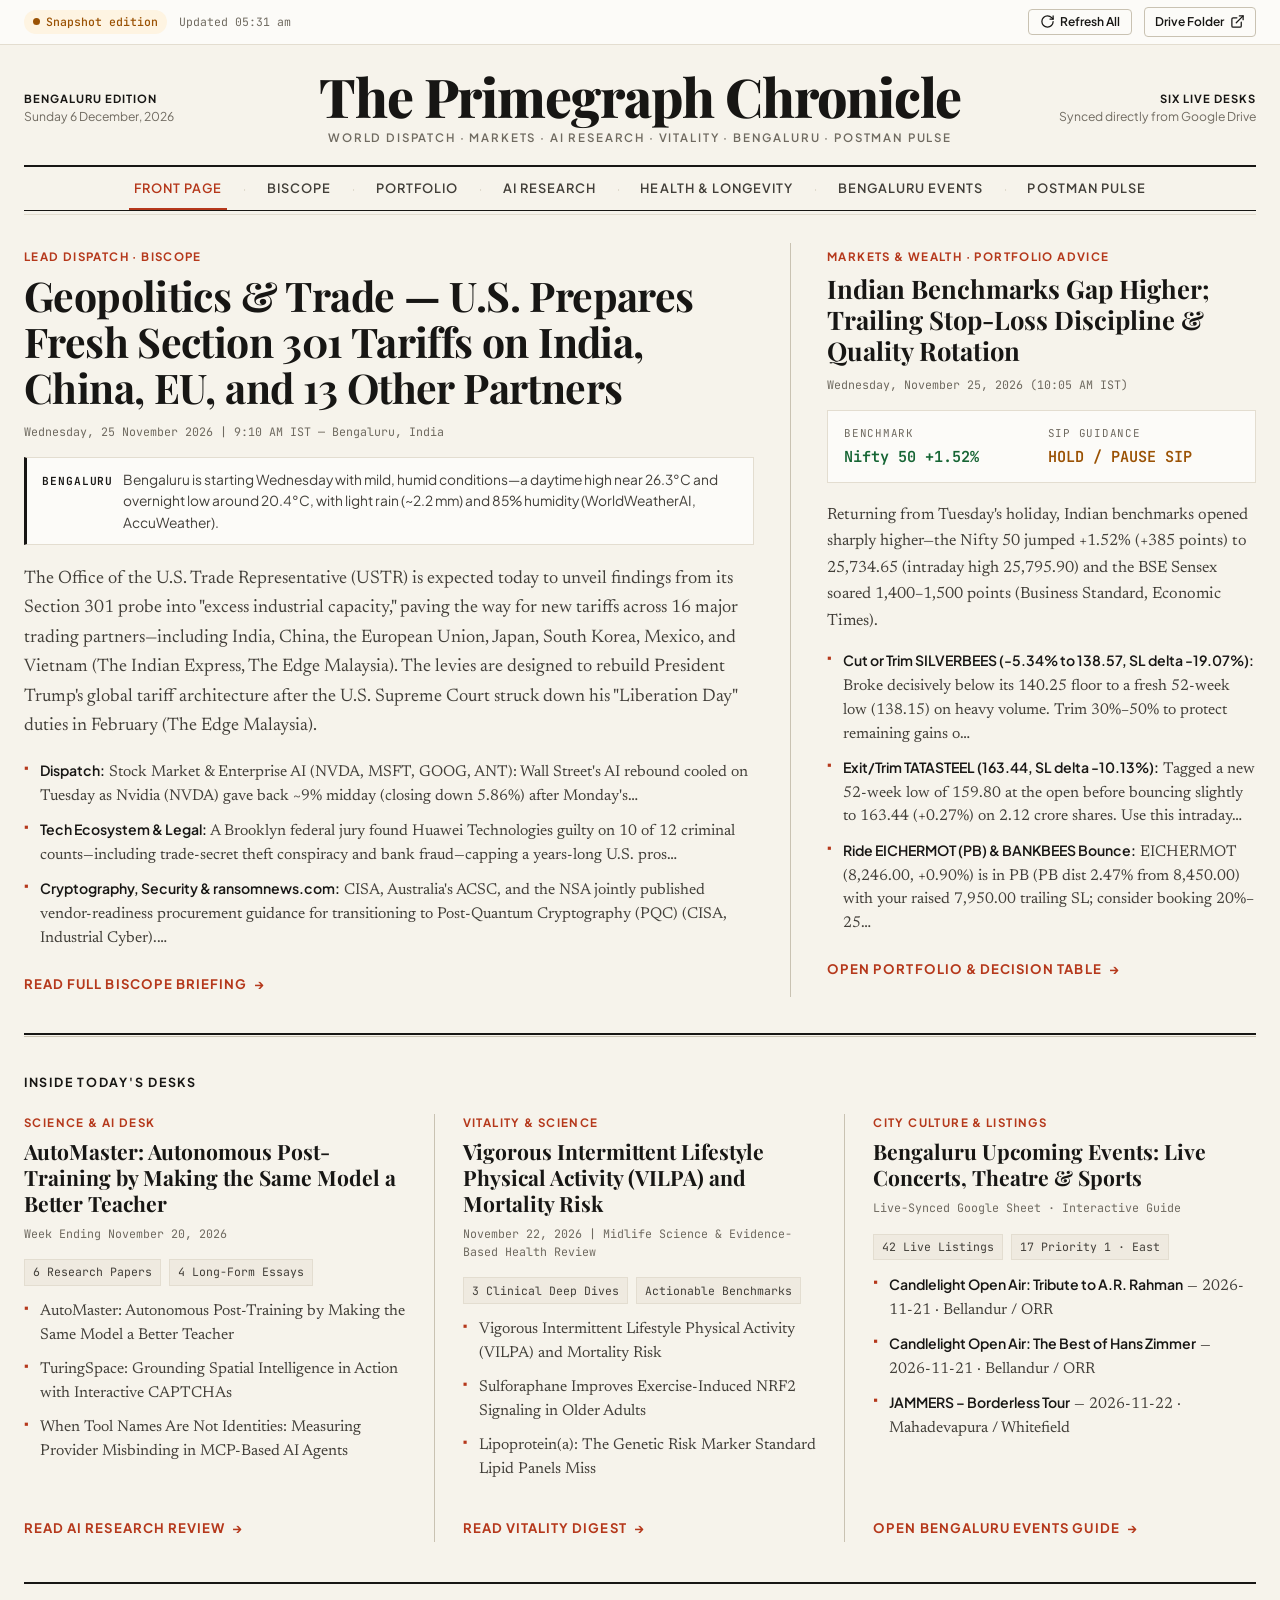
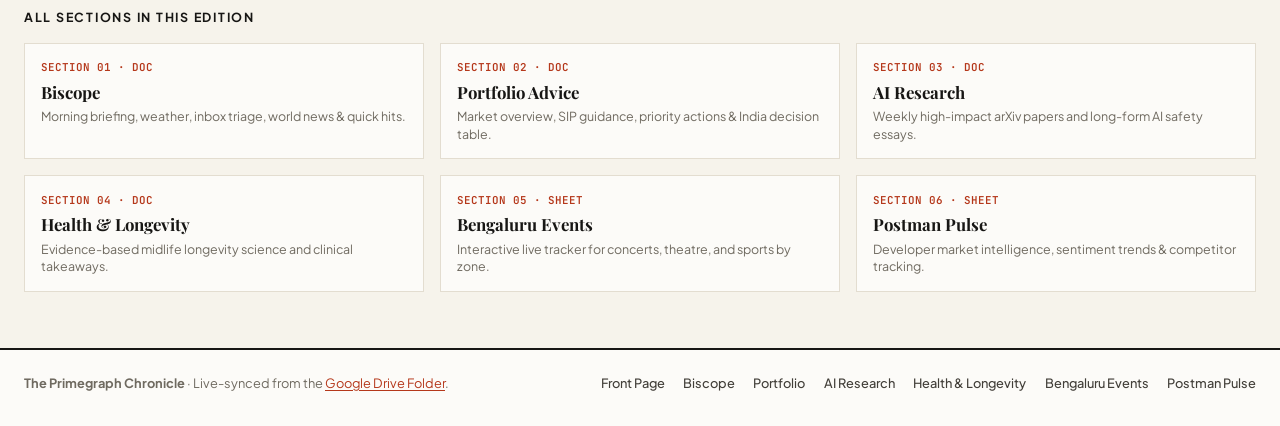
==== commit 3725e755: "Add Postman Pulse live-synced broadsheet page from Postman Pulse History sheet" ====
--- a/index.html
+++ b/index.html
@@ -47,10 +47,10 @@
         <a href="index.html">
           <h1 class="np-title">The Primegraph Chronicle</h1>
         </a>
-        <p class="np-motto">World Dispatch · Markets · AI Research · Vitality · Bengaluru Culture</p>
+        <p class="np-motto">World Dispatch · Markets · AI Research · Vitality · Bengaluru · Postman Pulse</p>
       </div>
       <div class="np-ear np-ear-right">
-        <strong>Five Live Desks</strong>
+        <strong>Six Live Desks</strong>
         <span>Synced directly from Google Drive</span>
       </div>
     </div>
@@ -71,6 +71,8 @@
         <a class="np-nav-link" href="health.html">Health &amp; Longevity</a>
         <span class="np-nav-sep" aria-hidden="true">·</span>
         <a class="np-nav-link" href="events.html">Bengaluru Events</a>
+        <span class="np-nav-sep" aria-hidden="true">·</span>
+        <a class="np-nav-link" href="postman-pulse.html">Postman Pulse</a>
       </nav>
     </div>
   </div>
@@ -243,6 +245,11 @@
           <span class="fp-dir-name">Bengaluru Events</span>
           <span class="fp-dir-desc">Interactive live tracker for concerts, theatre, and sports by zone.</span>
         </a>
+        <a class="fp-dir-card" href="postman-pulse.html">
+          <span class="fp-dir-num">SECTION 06 · SHEET</span>
+          <span class="fp-dir-name">Postman Pulse</span>
+          <span class="fp-dir-desc">Developer market intelligence, sentiment trends &amp; competitor tracking.</span>
+        </a>
       </div>
     </section>
   </main>
@@ -261,6 +268,7 @@
         <a href="ai-research.html">AI Research</a>
         <a href="health.html">Health &amp; Longevity</a>
         <a href="events.html">Bengaluru Events</a>
+        <a href="postman-pulse.html">Postman Pulse</a>
       </div>
     </div>
   </footer>
--- a/newspaper.css
+++ b/newspaper.css
@@ -643,7 +643,7 @@
 
 .fp-directory-grid {
   display: grid;
-  grid-template-columns: repeat(5, minmax(0, 1fr));
+  grid-template-columns: repeat(3, minmax(0, 1fr));
   gap: 1rem;
   margin-top: 1rem;
 }
@@ -1065,6 +1065,1098 @@
 }
 
 /* ==========================================================================
+   Broadsheet Inner-Page Layout System (Biscope, Portfolio, AI, Health)
+   ========================================================================== */
+
+.bs-page {
+  font-family: var(--font-editorial);
+  color: var(--ink-primary);
+}
+
+.bs-index-bar {
+  display: flex;
+  align-items: center;
+  gap: 0.5rem 1rem;
+  flex-wrap: wrap;
+  padding: 0.65rem 0;
+  margin-bottom: 1.75rem;
+  border-bottom: 1px solid var(--rule-strong);
+  font-family: var(--font-ui);
+  font-size: 0.78rem;
+}
+
+.bs-index-label {
+  font-family: var(--font-mono);
+  font-size: 0.7rem;
+  font-weight: 600;
+  text-transform: uppercase;
+  letter-spacing: 0.1em;
+  color: var(--vermilion);
+  margin-right: 0.25rem;
+}
+
+.bs-index-bar a {
+  color: var(--ink-secondary);
+  text-decoration: none;
+  font-weight: 600;
+  transition: color 0.15s ease;
+}
+
+.bs-index-bar a:hover {
+  color: var(--vermilion);
+}
+
+.bs-index-sep {
+  color: var(--rule-strong);
+  user-select: none;
+}
+
+/* Broadsheet Banner / Briefing Strip */
+.bs-banner-strip {
+  display: grid;
+  grid-template-columns: repeat(auto-fit, minmax(240px, 1fr));
+  gap: 1.25rem;
+  padding: 1rem 1.25rem;
+  margin-bottom: 2rem;
+  background: var(--paper-surface);
+  border-top: 2px solid var(--rule-ink);
+  border-bottom: 1px solid var(--rule-strong);
+}
+
+.bs-banner-cell {
+  padding-right: 1.25rem;
+  border-right: 1px solid var(--rule-subtle);
+}
+
+.bs-banner-cell:last-child {
+  padding-right: 0;
+  border-right: none;
+}
+
+.bs-banner-label {
+  font-family: var(--font-mono);
+  font-size: 0.69rem;
+  font-weight: 600;
+  text-transform: uppercase;
+  letter-spacing: 0.09em;
+  color: var(--vermilion);
+  margin-bottom: 0.25rem;
+}
+
+.bs-banner-value {
+  font-family: var(--font-editorial);
+  font-size: 0.96rem;
+  line-height: 1.5;
+  color: var(--ink-secondary);
+}
+
+.bs-banner-value-mono {
+  font-family: var(--font-mono);
+  font-size: 1.05rem;
+  font-weight: 600;
+  color: var(--ink-primary);
+}
+
+/* Multi-Column Broadsheet Splits */
+.bs-split {
+  display: grid;
+  grid-template-columns: minmax(0, 1.6fr) minmax(0, 1fr);
+  gap: 0;
+  align-items: start;
+}
+
+.bs-split-left {
+  padding-right: 2.25rem;
+  border-right: 1px solid var(--rule-strong);
+}
+
+.bs-split-right {
+  padding-left: 2.25rem;
+}
+
+.bs-split-even {
+  display: grid;
+  grid-template-columns: repeat(2, minmax(0, 1fr));
+  gap: 0;
+  align-items: start;
+}
+
+.bs-split-even > .bs-col:nth-child(odd) {
+  padding-right: 2rem;
+  border-right: 1px solid var(--rule-strong);
+}
+
+.bs-split-even > .bs-col:nth-child(even) {
+  padding-left: 2rem;
+}
+
+.bs-grid-2 {
+  display: grid;
+  grid-template-columns: repeat(2, minmax(0, 1fr));
+  column-gap: 0;
+  row-gap: 2rem;
+  align-items: start;
+}
+
+.bs-grid-2 > .bs-story {
+  padding: 0 2rem 1.75rem 0;
+  border-right: 1px solid var(--rule-strong);
+  border-bottom: 1px solid var(--rule-subtle);
+}
+
+.bs-grid-2 > .bs-story:nth-child(even) {
+  padding: 0 0 1.75rem 2rem;
+  border-right: none;
+}
+
+.bs-grid-3 {
+  display: grid;
+  grid-template-columns: repeat(3, minmax(0, 1fr));
+  column-gap: 0;
+  row-gap: 1.75rem;
+  align-items: start;
+}
+
+.bs-grid-3 > .bs-brief {
+  padding: 0 1.5rem 1.25rem;
+  border-right: 1px solid var(--rule-strong);
+  border-bottom: 1px solid var(--rule-subtle);
+}
+
+.bs-grid-3 > .bs-brief:nth-child(3n + 1) {
+  padding-left: 0;
+}
+
+.bs-grid-3 > .bs-brief:nth-child(3n) {
+  padding-right: 0;
+  border-right: none;
+}
+
+/* Section Divider Banner */
+.bs-section-banner {
+  margin: 2.25rem 0 1.5rem;
+  padding-top: 0.75rem;
+  border-top: 2.5px solid var(--rule-ink);
+  border-bottom: 1px solid var(--rule-strong);
+  padding-bottom: 0.55rem;
+  display: flex;
+  align-items: baseline;
+  justify-content: space-between;
+  gap: 1rem;
+  flex-wrap: wrap;
+}
+
+.bs-section-banner:first-child {
+  margin-top: 0;
+}
+
+.bs-section-title {
+  margin: 0;
+  font-family: var(--font-ui);
+  font-size: 0.8rem;
+  font-weight: 700;
+  text-transform: uppercase;
+  letter-spacing: 0.14em;
+  color: var(--ink-primary);
+}
+
+.bs-section-meta {
+  font-family: var(--font-mono);
+  font-size: 0.72rem;
+  color: var(--ink-muted);
+}
+
+/* Editorial Typography & Drop Cap */
+.bs-headline-xl {
+  margin: 0 0 0.65rem;
+  font-family: var(--font-display);
+  font-size: clamp(1.75rem, 3vw, 2.55rem);
+  font-weight: 700;
+  line-height: 1.13;
+  letter-spacing: -0.015em;
+  color: var(--ink-primary);
+}
+
+.bs-headline-lg {
+  margin: 0 0 0.55rem;
+  font-family: var(--font-display);
+  font-size: clamp(1.3rem, 2.1vw, 1.72rem);
+  font-weight: 700;
+  line-height: 1.2;
+  color: var(--ink-primary);
+}
+
+.bs-headline-md {
+  margin: 0 0 0.45rem;
+  font-family: var(--font-display);
+  font-size: 1.2rem;
+  font-weight: 700;
+  line-height: 1.25;
+  color: var(--ink-primary);
+}
+
+.bs-headline-xl a,
+.bs-headline-lg a,
+.bs-headline-md a {
+  color: inherit;
+  text-decoration: none;
+}
+
+.bs-headline-xl a:hover,
+.bs-headline-lg a:hover,
+.bs-headline-md a:hover {
+  color: var(--vermilion);
+}
+
+.bs-meta-line {
+  font-family: var(--font-mono);
+  font-size: 0.74rem;
+  line-height: 1.55;
+  color: var(--ink-muted);
+  margin-bottom: 1rem;
+  padding-bottom: 0.65rem;
+  border-bottom: 1px solid var(--rule-subtle);
+}
+
+.bs-meta-line a {
+  color: var(--vermilion);
+  font-weight: 500;
+}
+
+.bs-dropcap::first-letter {
+  float: left;
+  font-family: var(--font-display);
+  font-size: 3.35rem;
+  line-height: 0.84;
+  font-weight: 800;
+  padding: 0.15rem 0.55rem 0 0;
+  color: var(--ink-primary);
+}
+
+.bs-prose p {
+  margin: 0 0 1rem;
+  font-family: var(--font-editorial);
+  font-size: 1.05rem;
+  line-height: 1.68;
+  color: var(--ink-secondary);
+}
+
+.bs-prose h3,
+.bs-subhead {
+  margin: 1.35rem 0 0.5rem;
+  font-family: var(--font-ui);
+  font-size: 0.76rem;
+  font-weight: 700;
+  text-transform: uppercase;
+  letter-spacing: 0.1em;
+  color: var(--vermilion);
+}
+
+.bs-prose ul,
+.bs-list {
+  list-style: none;
+  margin: 0 0 1.1rem;
+  padding: 0;
+  display: flex;
+  flex-direction: column;
+  gap: 0.6rem;
+}
+
+.bs-prose ul > li,
+.bs-list > li {
+  position: relative;
+  padding-left: 1rem;
+  font-family: var(--font-editorial);
+  font-size: 1rem;
+  line-height: 1.6;
+  color: var(--ink-secondary);
+}
+
+.bs-prose ul > li::before,
+.bs-list > li::before {
+  content: "▪";
+  position: absolute;
+  left: 0;
+  top: 0.02rem;
+  color: var(--vermilion);
+  font-size: 0.78rem;
+}
+
+.bs-prose ul ul {
+  margin-top: 0.45rem;
+  margin-bottom: 0.25rem;
+  padding-left: 0.4rem;
+}
+
+.bs-prose ol {
+  margin: 0 0 1.1rem;
+  padding-left: 1.35rem;
+}
+
+.bs-prose ol li {
+  font-family: var(--font-editorial);
+  font-size: 1rem;
+  line-height: 1.6;
+  color: var(--ink-secondary);
+  margin-bottom: 0.65rem;
+}
+
+.bs-prose strong {
+  color: var(--ink-primary);
+  font-weight: 700;
+}
+
+.bs-prose code {
+  font-family: var(--font-mono);
+  font-size: 0.83em;
+  padding: 0.08rem 0.3rem;
+  background: var(--paper-tint);
+  border: 1px solid var(--rule-subtle);
+  color: var(--ink-primary);
+}
+
+/* Sidebar Newsprint Box (Inbox Triage, Watchlist, Quick Summary) */
+.bs-sidebar-box {
+  background: var(--paper-surface);
+  border-top: 2.5px solid var(--rule-ink);
+  border-bottom: 1px solid var(--rule-ink);
+  border-left: 1px solid var(--rule-subtle);
+  border-right: 1px solid var(--rule-subtle);
+  padding: 1.2rem 1.3rem;
+  margin-bottom: 1.75rem;
+}
+
+.bs-sidebar-box:last-child {
+  margin-bottom: 0;
+}
+
+/* Numbered Editorial Priority Action Items (Portfolio) */
+.bs-action-list {
+  display: flex;
+  flex-direction: column;
+  gap: 1rem;
+}
+
+.bs-action-item {
+  display: grid;
+  grid-template-columns: 2.2rem minmax(0, 1fr);
+  gap: 0.75rem;
+  padding-bottom: 1rem;
+  border-bottom: 1px solid var(--rule-subtle);
+}
+
+.bs-action-item:last-child {
+  padding-bottom: 0;
+  border-bottom: none;
+}
+
+.bs-action-num {
+  font-family: var(--font-display);
+  font-size: 1.45rem;
+  font-weight: 800;
+  line-height: 1.05;
+  color: var(--vermilion);
+}
+
+/* ==========================================================================
+   Broadsheet Theme Overrides for Bengaluru Events (events.html)
+   ========================================================================== */
+
+.events-broadsheet .hero-header {
+  padding: 0 0 1.25rem;
+  margin-bottom: 1.5rem;
+  border-bottom: 2.5px solid var(--rule-ink);
+  max-width: none;
+}
+
+.events-broadsheet .hero-header h1 {
+  font-family: var(--font-display);
+  font-weight: 800;
+  letter-spacing: -0.02em;
+  color: var(--ink-primary);
+}
+
+.events-broadsheet .hero-subtitle {
+  font-family: var(--font-editorial);
+  font-size: 1.08rem;
+  color: var(--ink-secondary);
+}
+
+.events-broadsheet .main-content {
+  padding: 0;
+  max-width: none;
+}
+
+.events-broadsheet .btn-saved,
+.events-broadsheet .view-switcher {
+  border-radius: 2px;
+  border-color: var(--rule-strong);
+  background: var(--paper-surface);
+  box-shadow: none;
+}
+
+.events-broadsheet .view-btn {
+  border-radius: 0;
+  font-family: var(--font-ui);
+  font-size: 0.78rem;
+  text-transform: uppercase;
+  letter-spacing: 0.06em;
+}
+
+.events-broadsheet .view-btn.active {
+  background: var(--ink-primary);
+  color: #ffffff;
+}
+
+/* 4-Column Hairline KPI Index Strip */
+.events-broadsheet .kpi-grid {
+  gap: 0;
+  background: var(--paper-surface);
+  border-top: 2px solid var(--rule-ink);
+  border-bottom: 1px solid var(--rule-strong);
+  border-left: 1px solid var(--rule-subtle);
+  border-right: 1px solid var(--rule-subtle);
+  margin-bottom: 1.5rem;
+}
+
+.events-broadsheet .kpi-card {
+  border: none;
+  border-right: 1px solid var(--rule-strong);
+  border-radius: 0;
+  background: transparent;
+  box-shadow: none;
+  padding: 1rem 1.15rem;
+  position: relative;
+}
+
+.events-broadsheet .kpi-card:last-child {
+  border-right: none;
+}
+
+.events-broadsheet .kpi-card:hover {
+  transform: none;
+  background: var(--paper-hover);
+  box-shadow: none;
+}
+
+.events-broadsheet .kpi-card.active {
+  background: var(--paper-tint);
+  box-shadow: inset 0 3px 0 0 var(--vermilion);
+}
+
+.events-broadsheet .kpi-value {
+  font-family: var(--font-display);
+  font-weight: 800;
+  color: var(--ink-primary);
+}
+
+.events-broadsheet .kpi-label {
+  font-family: var(--font-mono);
+  font-size: 0.7rem;
+  text-transform: uppercase;
+  letter-spacing: 0.07em;
+}
+
+/* Flat Editorial Filter Toolbar */
+.events-broadsheet .filter-toolbar {
+  background: var(--paper-surface);
+  border: 1px solid var(--rule-strong);
+  border-radius: 0;
+  box-shadow: none;
+  padding: 1rem 1.15rem;
+}
+
+.events-broadsheet .search-box input,
+.events-broadsheet .select-group select {
+  border-radius: 2px;
+  border-color: var(--rule-strong);
+  background: #ffffff;
+  font-family: var(--font-ui);
+}
+
+.events-broadsheet .filter-pill {
+  border-radius: 2px;
+  border-color: var(--rule-strong);
+  background: var(--paper-bg);
+  font-size: 0.76rem;
+  text-transform: uppercase;
+  letter-spacing: 0.05em;
+}
+
+.events-broadsheet .filter-pill.active {
+  background: var(--ink-primary);
+  border-color: var(--ink-primary);
+  color: #ffffff;
+}
+
+/* Broadsheet Culture Listing Cards */
+.events-broadsheet .events-grid {
+  gap: 1.25rem;
+}
+
+.events-broadsheet .event-card {
+  border-radius: 0;
+  background: var(--paper-surface);
+  border: 1px solid var(--rule-subtle);
+  border-top: 2.5px solid var(--rule-ink);
+  box-shadow: none;
+  transition: background-color 0.15s ease, border-color 0.15s ease;
+}
+
+.events-broadsheet .event-card:hover {
+  transform: none;
+  background: #ffffff;
+  border-color: var(--rule-strong);
+  border-top-color: var(--vermilion);
+  box-shadow: none;
+}
+
+.events-broadsheet .event-title {
+  font-family: var(--font-display);
+  font-weight: 700;
+  color: var(--ink-primary);
+}
+
+.events-broadsheet .event-summary {
+  font-family: var(--font-editorial);
+  font-size: 0.96rem;
+  color: var(--ink-secondary);
+}
+
+.events-broadsheet .badge,
+.events-broadsheet .zone-badge,
+.events-broadsheet .category-badge {
+  border-radius: 2px;
+  font-family: var(--font-mono);
+  font-size: 0.69rem;
+  text-transform: uppercase;
+  letter-spacing: 0.04em;
+}
+
+.events-broadsheet .btn-primary,
+.events-broadsheet .btn-secondary {
+  border-radius: 2px;
+}
+
+.events-broadsheet .btn-primary {
+  background: var(--vermilion);
+  border-color: var(--vermilion);
+}
+
+.events-broadsheet .btn-primary:hover {
+  background: var(--vermilion-hover);
+  border-color: var(--vermilion-hover);
+}
+
+.events-broadsheet .table-wrapper,
+.events-broadsheet .timeline-group {
+  border-radius: 0;
+  border-color: var(--rule-strong);
+  background: var(--paper-surface);
+  box-shadow: none;
+}
+
+.modal-card {
+  border-radius: 0 !important;
+  border-top: 3px solid var(--rule-ink) !important;
+  background: var(--paper-surface) !important;
+}
+
+/* ==========================================================================
+   Postman Pulse Broadsheet Components (postman-pulse.html)
+   ========================================================================== */
+
+.pp-day-picker {
+  display: inline-flex;
+  align-items: center;
+  gap: 0.5rem;
+}
+
+.pp-day-picker label {
+  font-family: var(--font-mono);
+  font-size: 0.7rem;
+  font-weight: 600;
+  text-transform: uppercase;
+  letter-spacing: 0.08em;
+  color: var(--ink-muted);
+}
+
+.pp-day-picker select {
+  font-family: var(--font-mono);
+  font-size: 0.8rem;
+  font-weight: 600;
+  padding: 0.35rem 0.75rem;
+  border: 1px solid var(--rule-ink);
+  border-radius: 2px;
+  background: var(--paper-surface);
+  color: var(--ink-primary);
+  cursor: pointer;
+}
+
+.pp-top-split {
+  padding-bottom: 1.75rem;
+  border-bottom: 1px solid var(--rule-strong);
+}
+
+.pp-score-hero {
+  display: flex;
+  align-items: baseline;
+  gap: 0.45rem;
+  margin: 0.25rem 0 1rem;
+}
+
+.pp-score-value {
+  font-family: var(--font-display);
+  font-size: clamp(2.6rem, 4.5vw, 3.6rem);
+  font-weight: 800;
+  line-height: 1;
+  letter-spacing: -0.03em;
+  color: var(--ink-primary);
+}
+
+.pp-score-value.pos { color: var(--forest); }
+.pp-score-value.neg { color: var(--crimson); }
+.pp-score-value.neu { color: var(--ink-primary); }
+
+.pp-score-denom {
+  font-family: var(--font-mono);
+  font-size: 1rem;
+  color: var(--ink-muted);
+}
+
+.pp-badges-row {
+  display: flex;
+  flex-wrap: wrap;
+  gap: 0.5rem;
+}
+
+.pp-pill {
+  display: inline-flex;
+  align-items: center;
+  gap: 0.3rem;
+  font-family: var(--font-mono);
+  font-size: 0.73rem;
+  font-weight: 600;
+  padding: 0.25rem 0.6rem;
+  border: 1px solid var(--rule-strong);
+  background: var(--paper-surface);
+  color: var(--ink-secondary);
+}
+
+.pp-pill.delta-up,
+.pp-pill.conf-high {
+  background: var(--forest-soft);
+  border-color: #b7dfc7;
+  color: var(--forest);
+}
+
+.pp-pill.delta-down {
+  background: var(--crimson-soft);
+  border-color: #f3c1c1;
+  color: var(--crimson);
+}
+
+.pp-pill.conf-medium {
+  background: var(--amber-soft);
+  border-color: #ebd1a4;
+  color: var(--amber);
+}
+
+.pp-stacked-bar {
+  display: flex;
+  height: 14px;
+  width: 100%;
+  background: var(--paper-tint);
+  border: 1px solid var(--rule-strong);
+  margin: 0.4rem 0 0.7rem;
+  overflow: hidden;
+}
+
+.pp-bar-seg {
+  height: 100%;
+  transition: width 0.25s ease;
+}
+
+.pp-bar-seg.pos { background: var(--forest); }
+.pp-bar-seg.neu { background: #969084; }
+.pp-bar-seg.neg { background: var(--crimson); }
+
+.pp-mix-legend {
+  display: flex;
+  flex-wrap: wrap;
+  gap: 1rem;
+  font-family: var(--font-mono);
+  font-size: 0.75rem;
+  color: var(--ink-secondary);
+  margin-bottom: 1.15rem;
+}
+
+.pp-legend-item {
+  display: inline-flex;
+  align-items: center;
+  gap: 0.4rem;
+}
+
+.pp-dot {
+  width: 8px;
+  height: 8px;
+  display: inline-block;
+}
+
+.pp-dot.pos { background: var(--forest); }
+.pp-dot.neu { background: #969084; }
+.pp-dot.neg { background: var(--crimson); }
+
+.pp-channel-grid {
+  display: grid;
+  grid-template-columns: repeat(4, minmax(0, 1fr));
+  gap: 0.75rem;
+  padding-top: 1rem;
+  border-top: 1px solid var(--rule-subtle);
+}
+
+.pp-channel-item {
+  display: flex;
+  flex-direction: column;
+  gap: 0.2rem;
+}
+
+.pp-channel-name {
+  font-family: var(--font-ui);
+  font-size: 0.72rem;
+  font-weight: 600;
+  text-transform: uppercase;
+  letter-spacing: 0.05em;
+  color: var(--ink-muted);
+}
+
+.pp-channel-score {
+  font-family: var(--font-mono);
+  font-size: 1.05rem;
+  font-weight: 700;
+  color: var(--ink-primary);
+}
+
+.pp-channel-score.pos { color: var(--forest); }
+.pp-channel-score.neg { color: var(--crimson); }
+.pp-channel-score.muted { color: var(--ink-faint); font-weight: 500; }
+
+.pp-chart-panel {
+  background: var(--paper-surface);
+  border: 1px solid var(--rule-strong);
+  padding: 1.25rem 1.35rem;
+}
+
+.pp-chart-wrapper {
+  position: relative;
+  height: 290px;
+  width: 100%;
+}
+
+.pp-theme-list {
+  display: flex;
+  flex-direction: column;
+  gap: 1.1rem;
+}
+
+.pp-theme-item {
+  padding-bottom: 1.1rem;
+  border-bottom: 1px solid var(--rule-subtle);
+}
+
+.pp-theme-item:last-child {
+  padding-bottom: 0;
+  border-bottom: none;
+}
+
+.pp-theme-head {
+  display: flex;
+  justify-content: space-between;
+  align-items: baseline;
+  gap: 0.75rem;
+  margin-bottom: 0.35rem;
+}
+
+.pp-theme-title {
+  font-family: var(--font-display);
+  font-size: 1.08rem;
+  font-weight: 700;
+  color: var(--ink-primary);
+  line-height: 1.3;
+}
+
+.pp-theme-count {
+  font-family: var(--font-mono);
+  font-size: 0.72rem;
+  color: var(--ink-muted);
+  white-space: nowrap;
+}
+
+.pp-theme-summary {
+  margin: 0 0 0.45rem;
+  font-family: var(--font-editorial);
+  font-size: 0.98rem;
+  line-height: 1.58;
+  color: var(--ink-secondary);
+}
+
+.pp-theme-sources {
+  display: flex;
+  flex-wrap: wrap;
+  align-items: center;
+  gap: 0.45rem;
+  font-family: var(--font-mono);
+  font-size: 0.74rem;
+}
+
+.pp-empty {
+  font-family: var(--font-editorial);
+  font-style: italic;
+  color: var(--ink-muted);
+  margin: 0.5rem 0;
+}
+
+/* Against the Field */
+.pp-field-panel {
+  background: var(--paper-surface);
+  border: 1px solid var(--rule-strong);
+  padding: 1.25rem 1.4rem;
+}
+
+.pp-field-list {
+  display: flex;
+  flex-direction: column;
+  gap: 0.85rem;
+}
+
+.pp-field-row {
+  display: grid;
+  grid-template-columns: 115px 1fr 68px;
+  align-items: center;
+  gap: 1rem;
+}
+
+.pp-field-name {
+  font-family: var(--font-ui);
+  font-size: 0.88rem;
+  font-weight: 500;
+  color: var(--ink-secondary);
+}
+
+.pp-field-row.is-postman .pp-field-name {
+  font-weight: 700;
+  color: var(--ink-primary);
+}
+
+.pp-field-track {
+  position: relative;
+  height: 12px;
+  background: var(--paper-tint);
+  border: 1px solid var(--rule-subtle);
+  overflow: hidden;
+}
+
+.pp-field-zero {
+  position: absolute;
+  left: 50%;
+  top: 0;
+  bottom: 0;
+  width: 1.5px;
+  background: var(--rule-ink);
+  z-index: 2;
+}
+
+.pp-field-bar {
+  position: absolute;
+  top: 0;
+  bottom: 0;
+  transition: width 0.25s ease, left 0.25s ease;
+}
+
+.pp-field-bar.pos { background: var(--forest); }
+.pp-field-bar.neg { background: var(--crimson); }
+.pp-field-bar.neu { background: #969084; }
+
+.pp-field-score {
+  font-family: var(--font-mono);
+  font-size: 0.82rem;
+  font-weight: 700;
+  text-align: right;
+  color: var(--ink-primary);
+}
+
+.pp-field-score.pos { color: var(--forest); }
+.pp-field-score.neg { color: var(--crimson); }
+.pp-field-score.nodata { color: var(--ink-faint); font-weight: 400; font-size: 0.75rem; }
+
+.pp-field-scale {
+  display: grid;
+  grid-template-columns: 115px 1fr 68px;
+  gap: 1rem;
+  margin-top: 0.6rem;
+  font-family: var(--font-mono);
+  font-size: 0.7rem;
+  color: var(--ink-muted);
+}
+
+.pp-field-scale-marks {
+  display: flex;
+  justify-content: space-between;
+}
+
+/* Mentions Behind the Score */
+.pp-mentions-panel {
+  margin-bottom: 2rem;
+}
+
+.pp-mentions-list {
+  display: flex;
+  flex-direction: column;
+}
+
+.pp-mention-row {
+  display: flex;
+  align-items: flex-start;
+  gap: 1rem;
+  padding: 0.9rem 0;
+  border-bottom: 1px solid var(--rule-subtle);
+}
+
+.pp-mention-row:last-child {
+  border-bottom: none;
+}
+
+.pp-mention-score {
+  min-width: 48px;
+  text-align: center;
+  font-family: var(--font-mono);
+  font-size: 0.78rem;
+  font-weight: 700;
+  padding: 0.22rem 0.45rem;
+  border: 1px solid transparent;
+  flex-shrink: 0;
+  margin-top: 0.1rem;
+}
+
+.pp-mention-score.pos { background: var(--forest-soft); border-color: #b7dfc7; color: var(--forest); }
+.pp-mention-score.neu { background: var(--paper-tint); border-color: var(--rule-strong); color: var(--ink-secondary); }
+.pp-mention-score.neg { background: var(--crimson-soft); border-color: #f3c1c1; color: var(--crimson); }
+
+.pp-mention-body {
+  min-width: 0;
+  flex: 1;
+}
+
+.pp-mention-title {
+  display: inline-block;
+  font-family: var(--font-display);
+  font-size: 1.02rem;
+  font-weight: 700;
+  color: var(--ink-primary);
+  text-decoration: none;
+  margin-bottom: 0.2rem;
+  line-height: 1.32;
+}
+
+.pp-mention-title:hover {
+  color: var(--vermilion);
+  text-decoration: underline;
+}
+
+.pp-mention-meta {
+  font-family: var(--font-editorial);
+  font-size: 0.92rem;
+  color: var(--ink-muted);
+  line-height: 1.5;
+}
+
+/* Method Accordion */
+details.pp-method-accordion {
+  background: var(--paper-surface);
+  border-top: 2px solid var(--rule-ink);
+  border-bottom: 1px solid var(--rule-strong);
+  border-left: 1px solid var(--rule-subtle);
+  border-right: 1px solid var(--rule-subtle);
+  padding: 0.95rem 1.25rem;
+}
+
+details.pp-method-accordion summary {
+  font-family: var(--font-ui);
+  font-size: 0.78rem;
+  font-weight: 700;
+  text-transform: uppercase;
+  letter-spacing: 0.1em;
+  color: var(--ink-primary);
+  cursor: pointer;
+  list-style: none;
+  display: flex;
+  align-items: center;
+  justify-content: space-between;
+}
+
+details.pp-method-accordion summary::-webkit-details-marker {
+  display: none;
+}
+
+details.pp-method-accordion summary::after {
+  content: "+";
+  font-family: var(--font-mono);
+  font-size: 1.1rem;
+  color: var(--vermilion);
+}
+
+details.pp-method-accordion[open] summary::after {
+  content: "−";
+}
+
+.pp-method-content {
+  margin-top: 1rem;
+  padding-top: 1rem;
+  border-top: 1px solid var(--rule-subtle);
+  display: grid;
+  grid-template-columns: repeat(2, minmax(0, 1fr));
+  gap: 1.25rem 2rem;
+}
+
+.pp-method-block h4 {
+  margin: 0 0 0.4rem;
+  font-family: var(--font-ui);
+  font-size: 0.74rem;
+  font-weight: 700;
+  text-transform: uppercase;
+  letter-spacing: 0.08em;
+  color: var(--vermilion);
+}
+
+.pp-method-block p,
+.pp-method-block li {
+  font-family: var(--font-editorial);
+  font-size: 0.92rem;
+  color: var(--ink-secondary);
+  line-height: 1.55;
+  margin: 0 0 0.35rem;
+}
+
+.pp-method-block ul {
+  padding-left: 1.1rem;
+  margin: 0.35rem 0 0;
+}
+
+@media (max-width: 720px) {
+  .pp-channel-grid {
+    grid-template-columns: repeat(2, minmax(0, 1fr));
+  }
+  .pp-method-content {
+    grid-template-columns: 1fr;
+  }
+  .pp-field-row,
+  .pp-field-scale {
+    grid-template-columns: 90px 1fr 56px;
+    gap: 0.65rem;
+  }
+}
+
+/* ==========================================================================
    Footer
    ========================================================================== */
 
@@ -1109,34 +2201,58 @@
    ========================================================================== */
 
 @media (max-width: 1024px) {
-  .fp-lead-grid {
-    grid-template-columns: 1fr;
-    gap: 2rem;
-  }
-
-  .fp-lead-primary {
-    padding-right: 0;
-    border-right: none;
-    padding-bottom: 2rem;
-    border-bottom: 1px solid var(--rule-strong);
-  }
-
-  .fp-lead-secondary {
-    padding-left: 0;
-  }
-
-  .fp-desks-grid {
+  .fp-lead-grid,
+  .bs-split,
+  .bs-split-even,
+  .bs-grid-2 {
     grid-template-columns: 1fr;
     gap: 1.75rem;
   }
 
-  .fp-desk-col {
-    padding: 0 0 1.75rem;
+  .fp-lead-primary,
+  .bs-split-left,
+  .bs-split-even > .bs-col:nth-child(odd),
+  .bs-grid-2 > .bs-story {
+    padding-right: 0;
+    border-right: none;
+    padding-bottom: 1.75rem;
+    border-bottom: 1px solid var(--rule-strong);
+  }
+
+  .fp-lead-secondary,
+  .bs-split-right,
+  .bs-split-even > .bs-col:nth-child(even),
+  .bs-grid-2 > .bs-story:nth-child(even) {
+    padding-left: 0;
+  }
+
+  .fp-desks-grid,
+  .bs-grid-3 {
+    grid-template-columns: 1fr;
+    gap: 1.5rem;
+  }
+
+  .fp-desk-col,
+  .bs-grid-3 > .bs-brief {
+    padding: 0 0 1.5rem;
     border-right: none;
     border-bottom: 1px solid var(--rule-strong);
   }
 
-  .fp-desk-col:last-child {
+  .fp-desk-col:last-child,
+  .bs-grid-3 > .bs-brief:last-child {
+    padding-bottom: 0;
+    border-bottom: none;
+  }
+
+  .bs-banner-cell {
+    padding-right: 0;
+    border-right: none;
+    padding-bottom: 0.75rem;
+    border-bottom: 1px solid var(--rule-subtle);
+  }
+
+  .bs-banner-cell:last-child {
     padding-bottom: 0;
     border-bottom: none;
   }
@@ -1180,4 +2296,10 @@
   .fp-directory-grid {
     grid-template-columns: 1fr;
   }
-}
+
+  .events-broadsheet .kpi-card {
+    border-right: none;
+    border-bottom: 1px solid var(--rule-subtle);
+  }
+}
+
